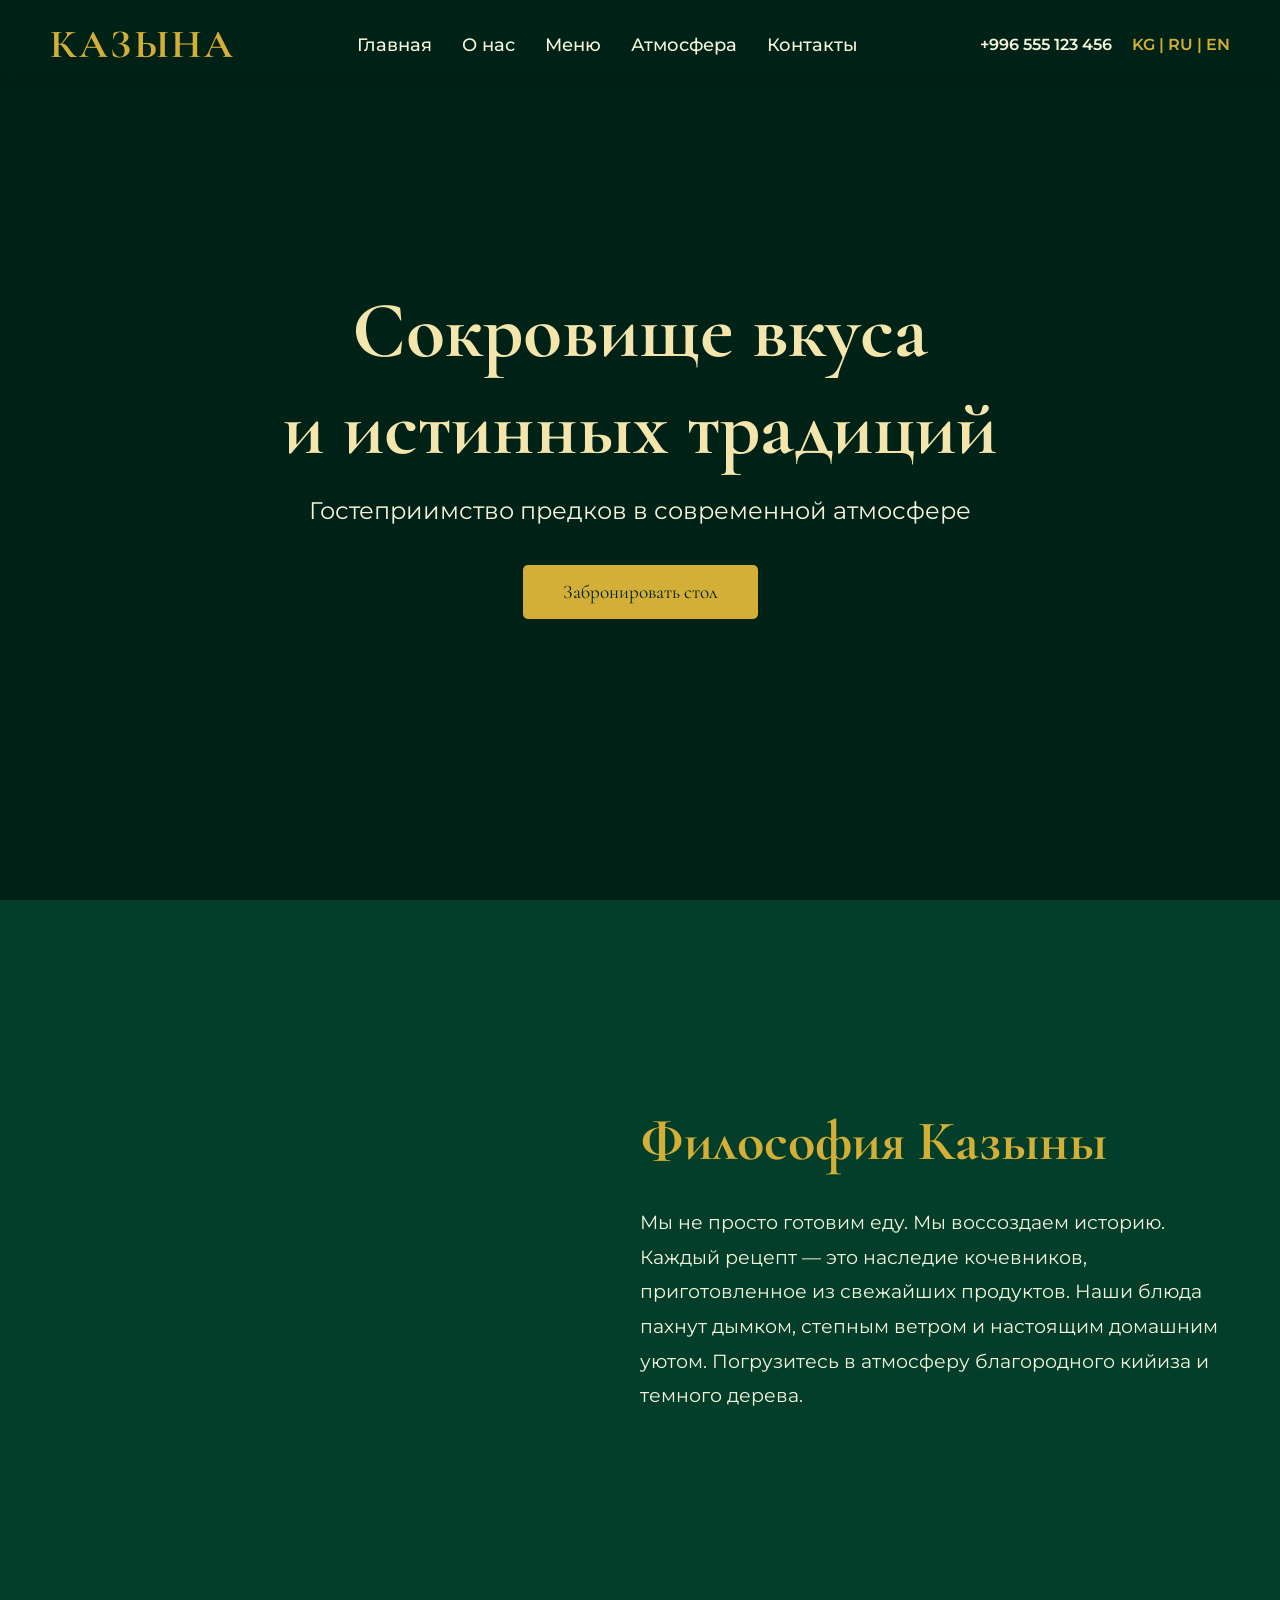
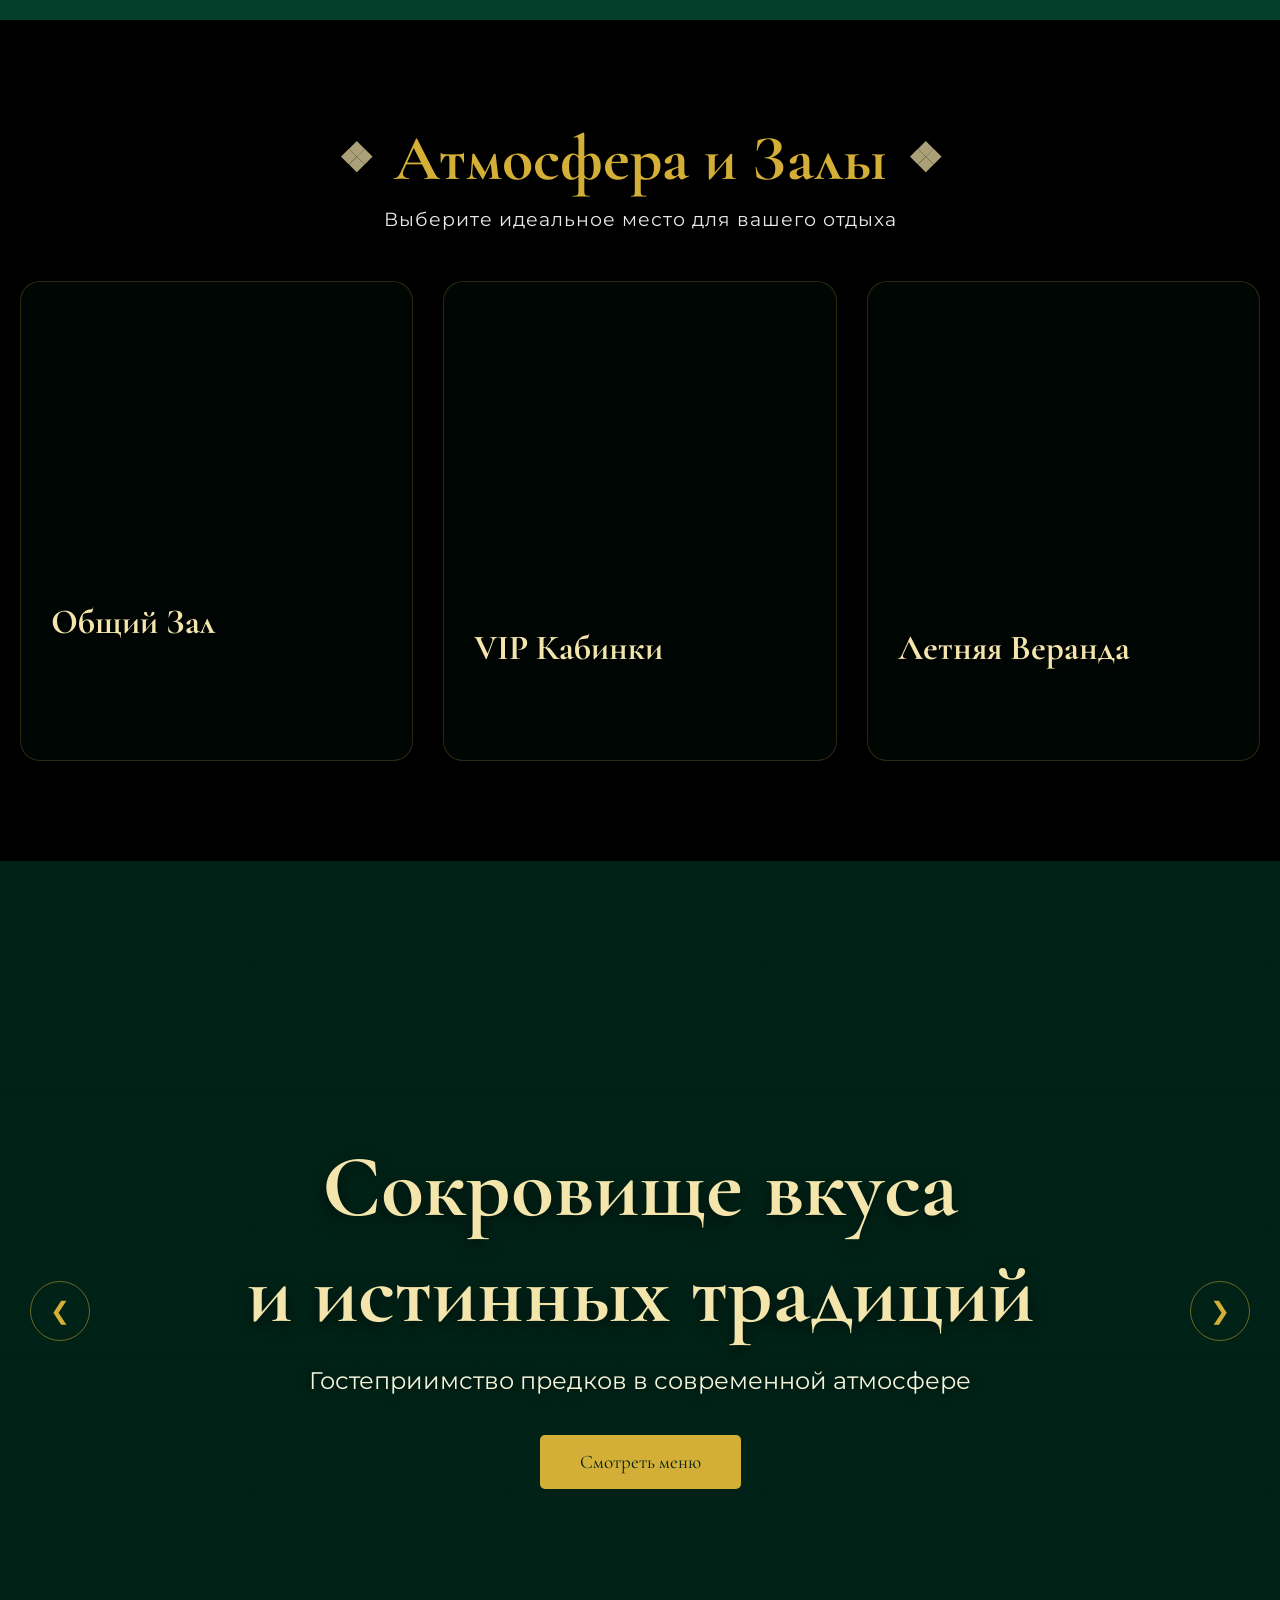
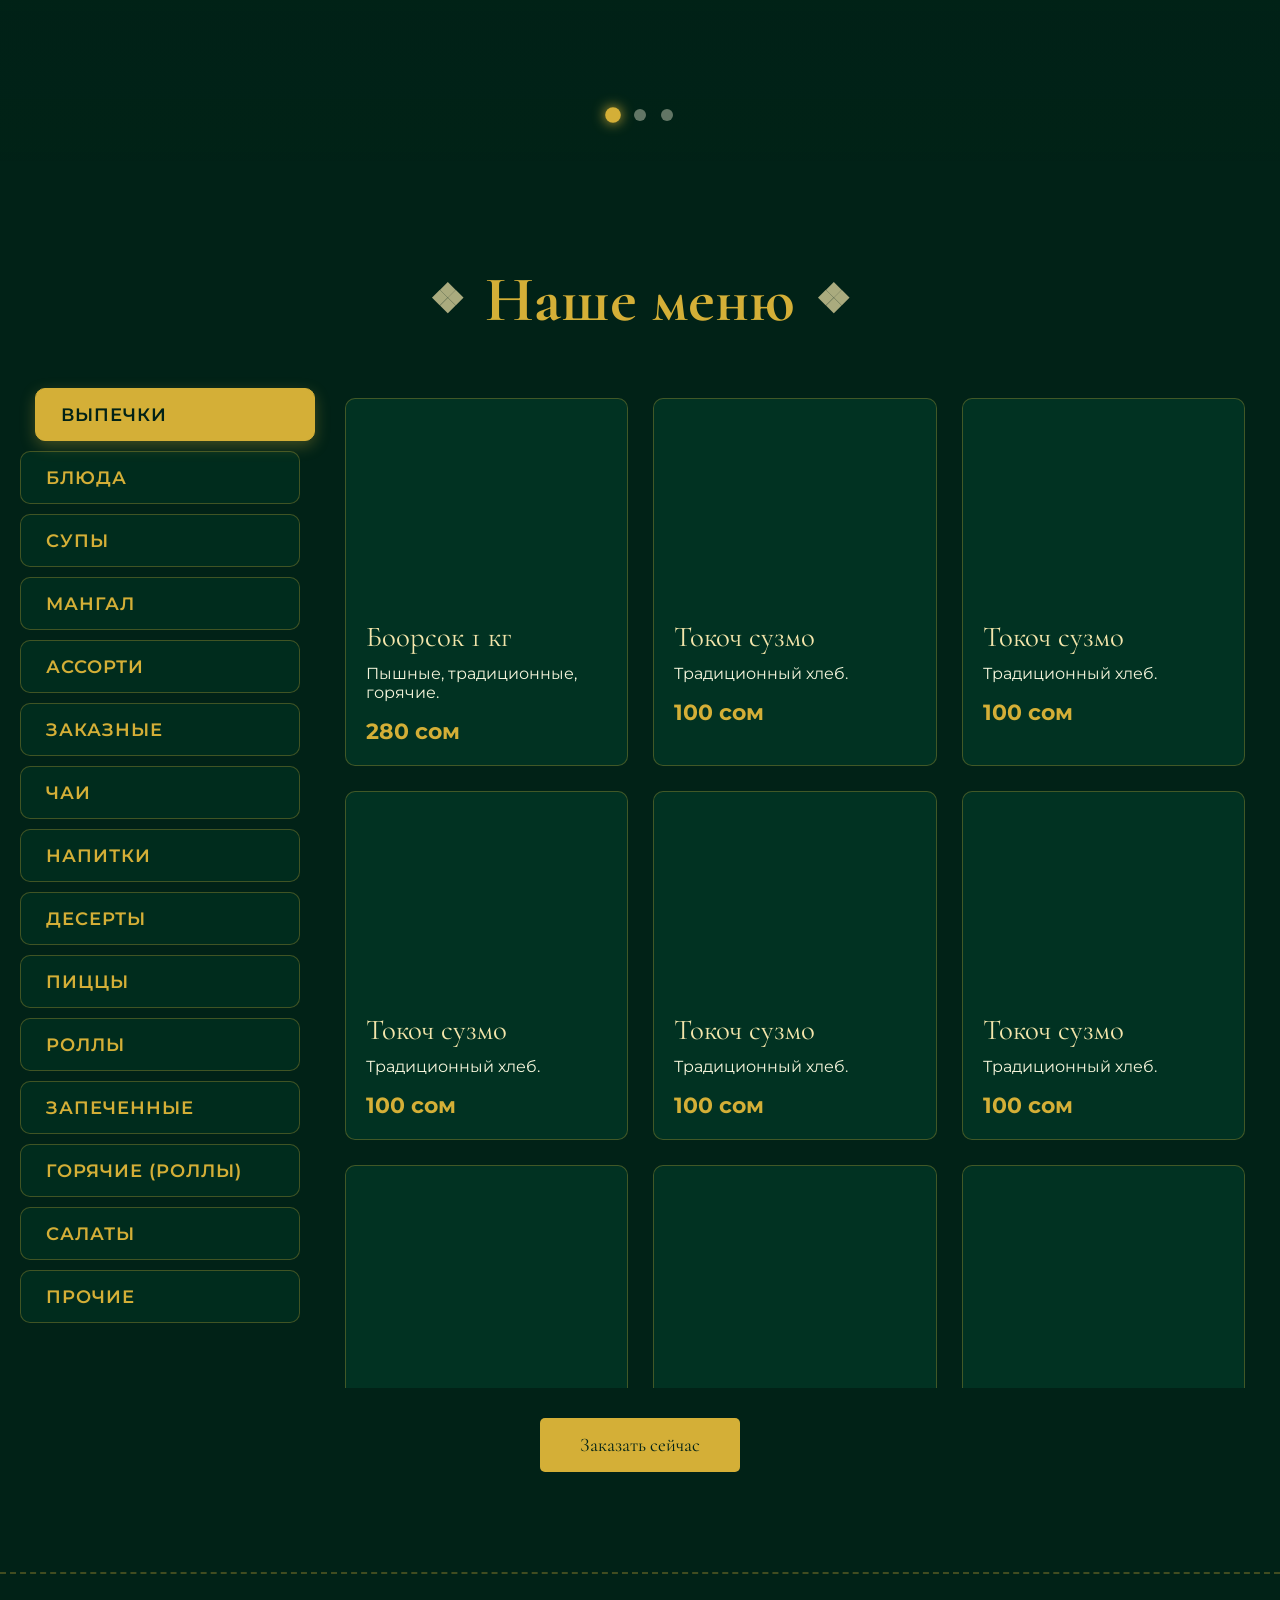
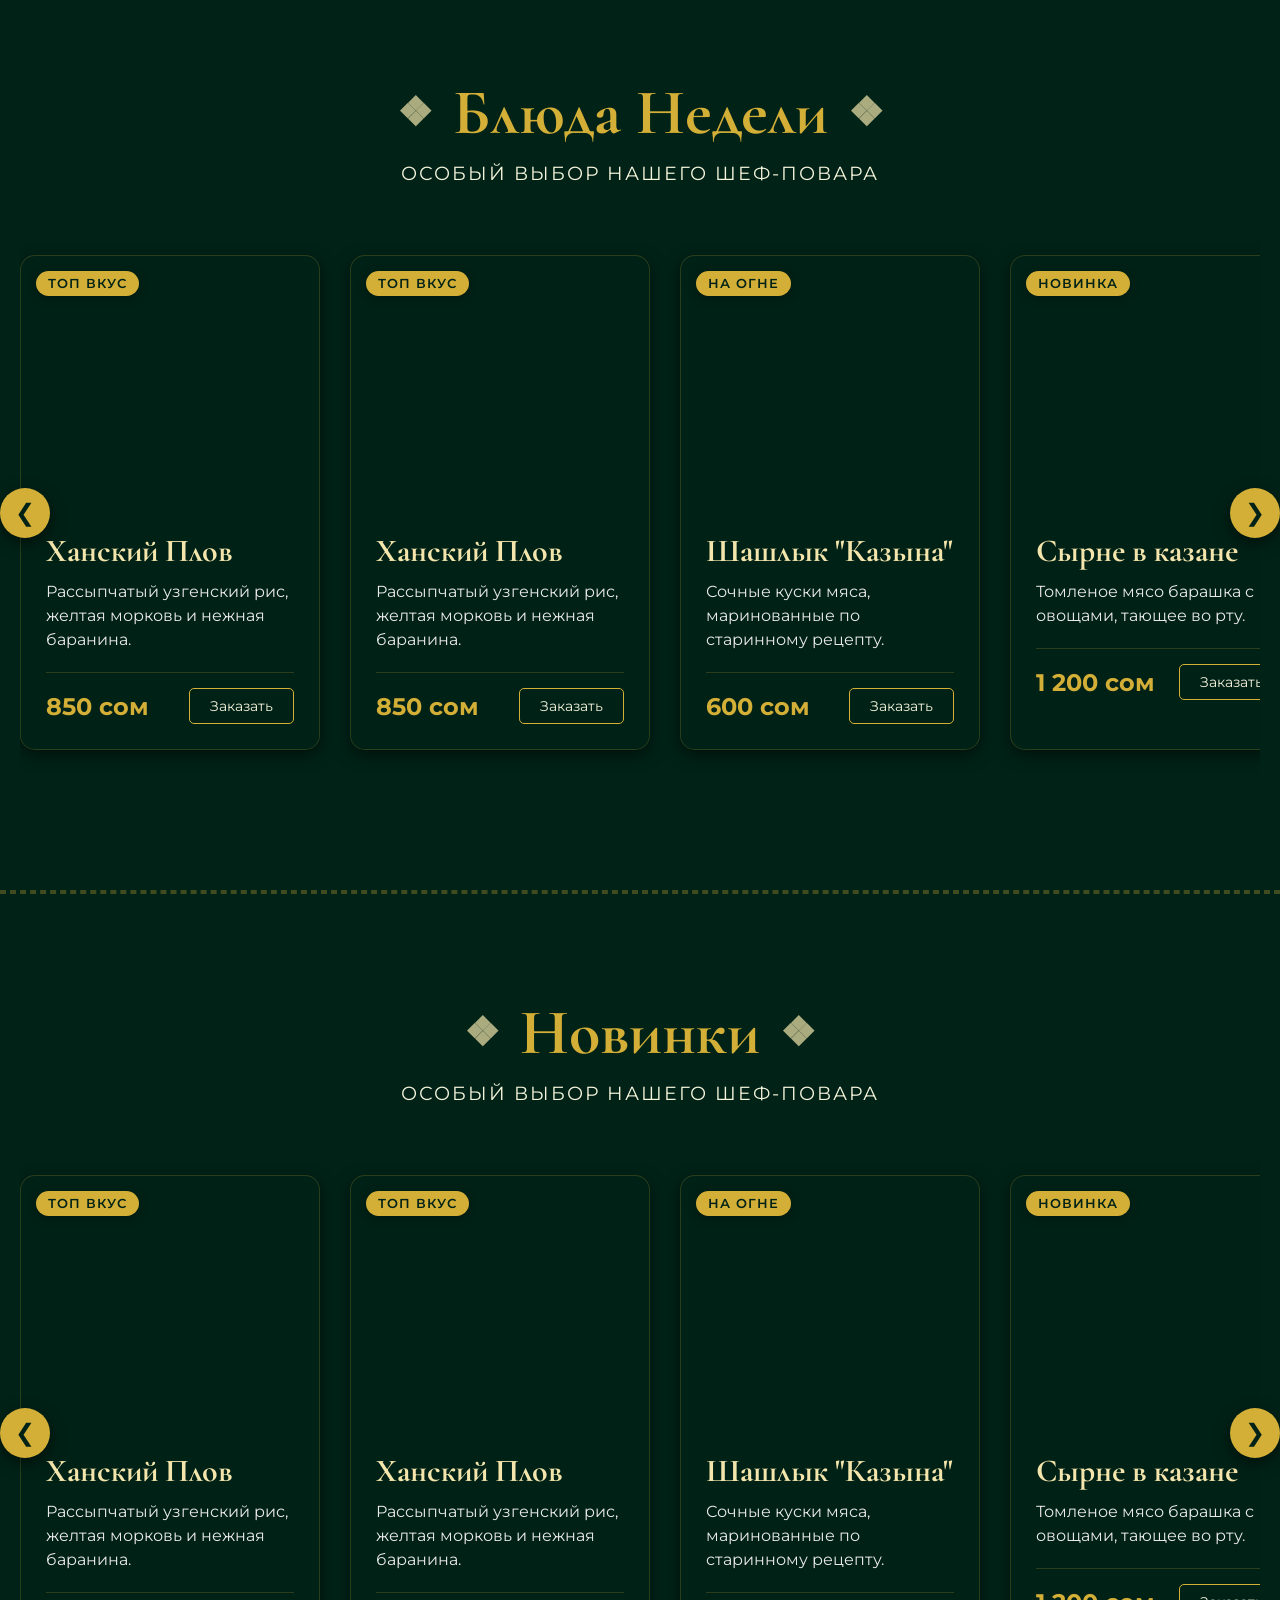
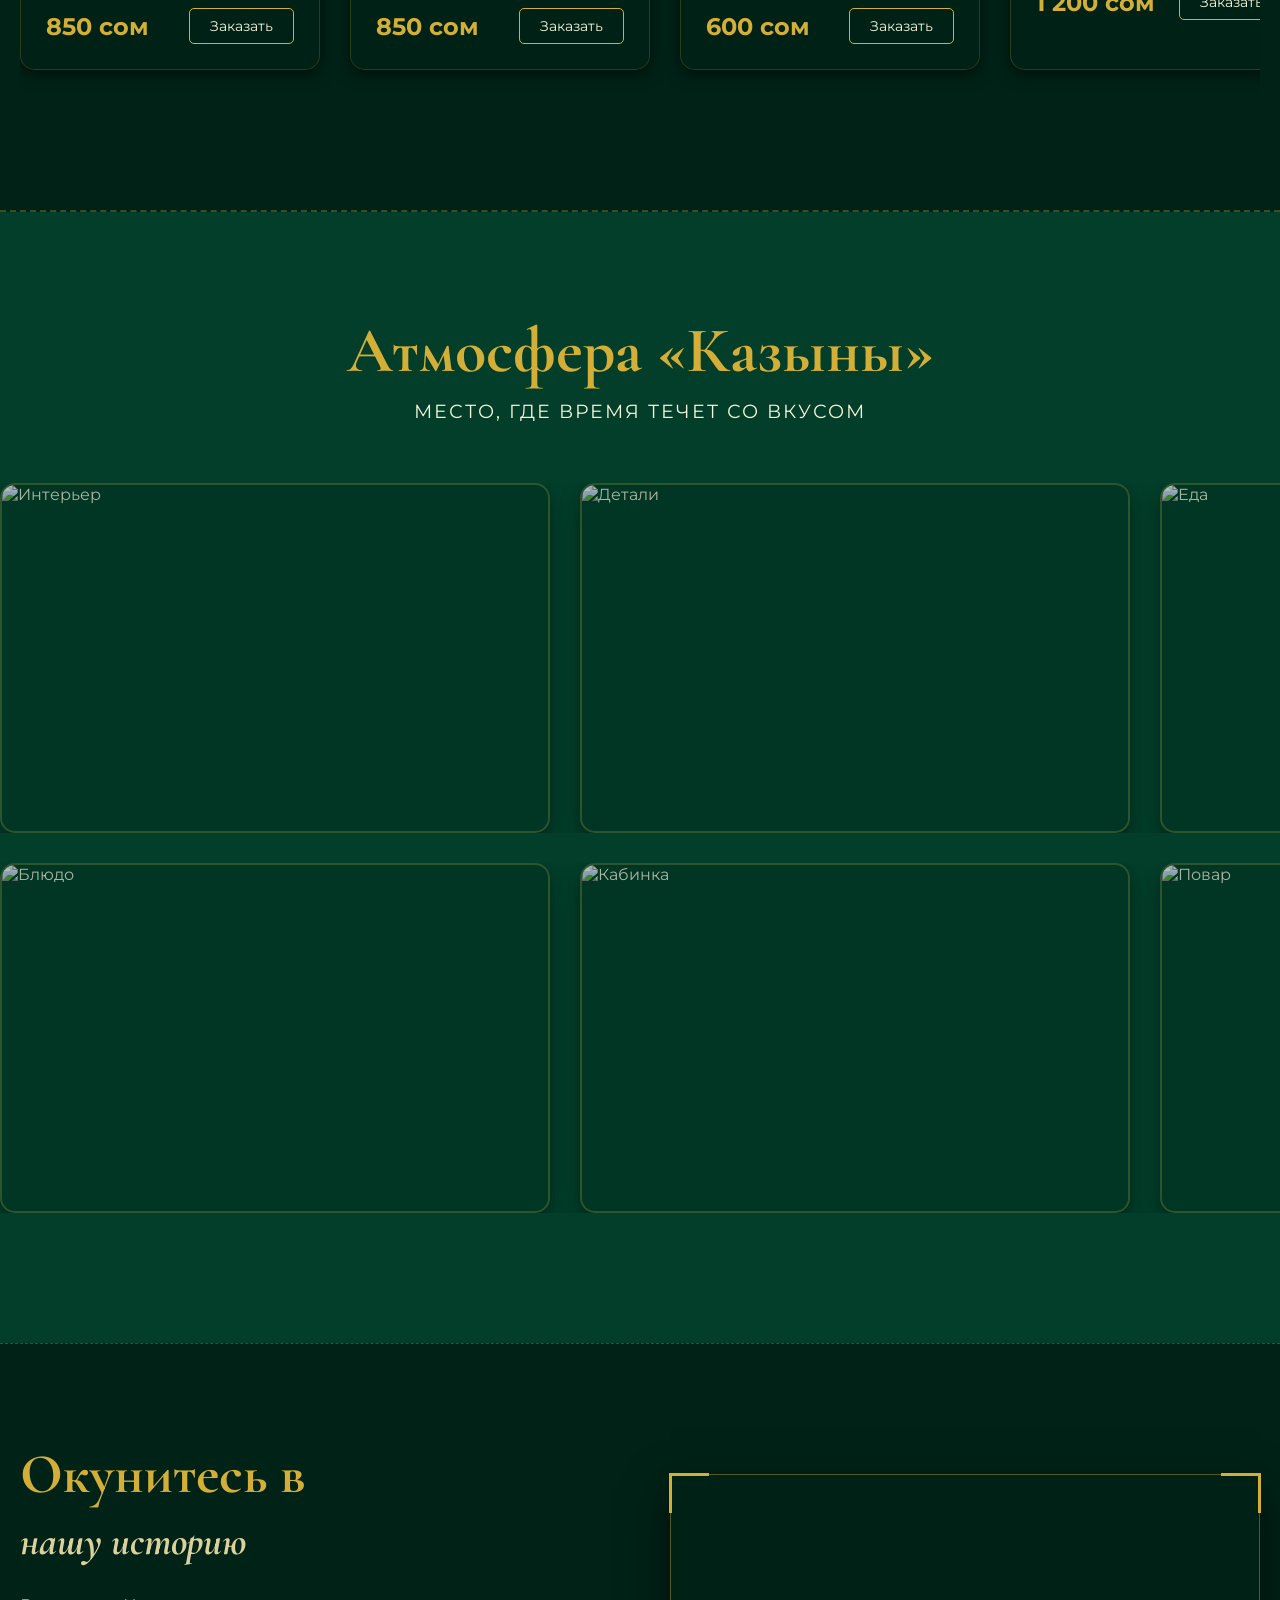
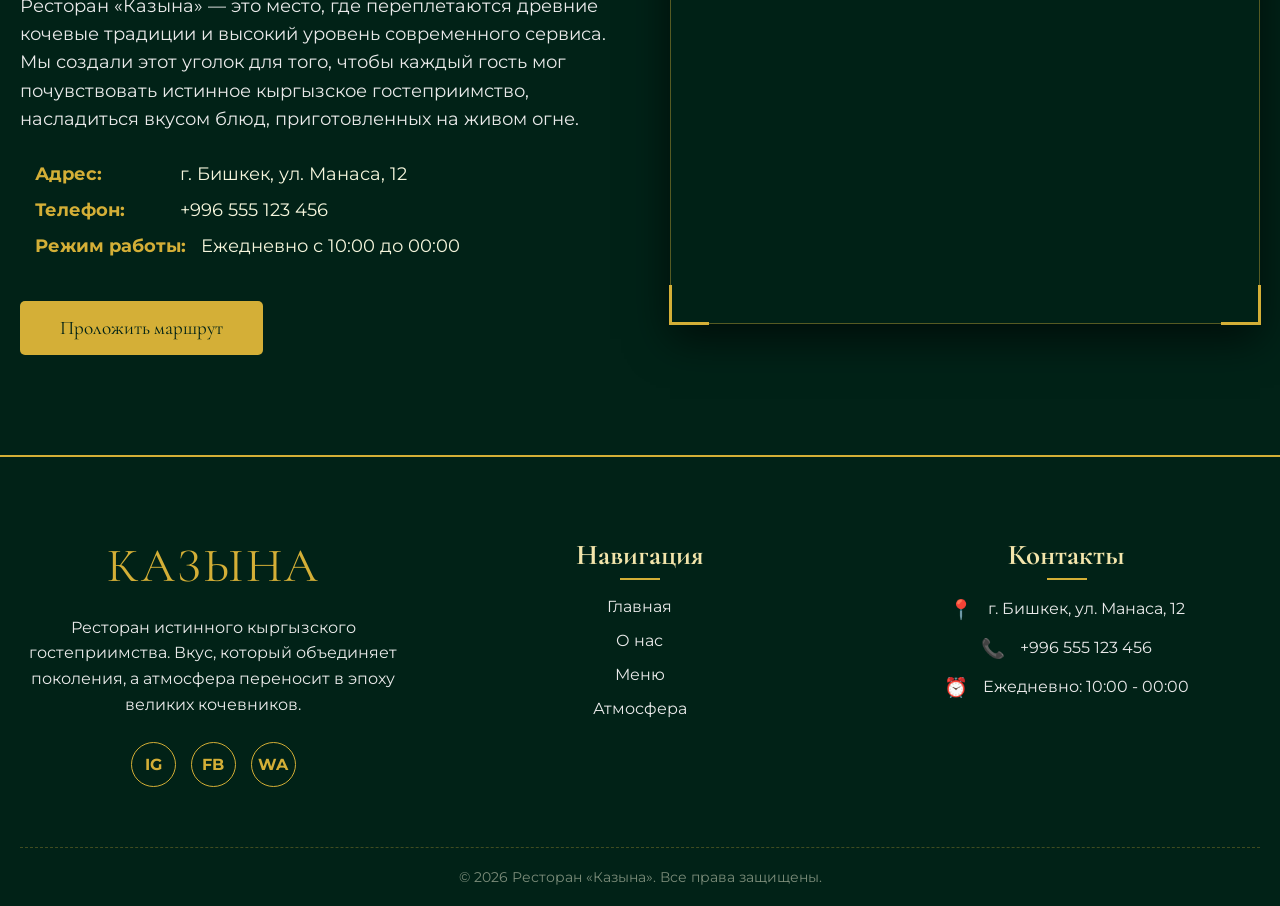
==== index.html @ df387f23 "update footer" ====
<!DOCTYPE html>
<html lang="ru">
<head>
    <meta charset="UTF-8">
    <meta name="viewport" content="width=device-width, initial-scale=1.0">
    <title>Казына — Сокровище вкуса</title>
    <link href="https://fonts.googleapis.com/css2?family=Cormorant+Garamond:wght@600;700&family=Montserrat:wght@300;400;600&display=swap" rel="stylesheet">
    <link rel="stylesheet" href="main.css">
</head>
<body>

<div class="preloader">
    <div class="tunduk">
        <div class="cross"></div>
        <div class="cross"></div>
    </div>
</div>

<div class="floating-patterns">
    <div class="pattern">♨</div>
    <div class="pattern">❖</div>
    <div class="pattern">✤</div>
    <div class="pattern">✥</div>
</div>

<header class="main-header">
    <a href="#" class="logo">КАЗЫНА</a>
    
    <nav class="desktop-menu">
        <a href="#home">Главная</a>
        <a href="#about">О нас</a>
        <a href="#menu">Меню</a>
        <a href="#atmosphere">Атмосфера</a>
        <a href="#contacts">Контакты</a>
    </nav>

    <div class="desktop-contacts">
        <span class="phone">+996 555 123 456</span>
        <span class="lang">KG | RU | EN</span>
    </div>

    <input type="checkbox" id="menu-toggle" class="menu-checkbox">
    
    <label for="menu-toggle" class="hamburger">
        <span class="line line1"></span>
        <span class="line line2"></span>
        <span class="line line3"></span>
    </label>

    <div class="mobile-overlay">
        <nav class="mobile-nav">
            <a href="#home">Главная</a>
            <a href="#about">О нас</a>
            <a href="#menu">Меню</a>
            <a href="#atmosphere">Атмосфера</a>
            <a href="#contacts">Контакты</a>
        </nav>
        <div class="mobile-contacts">
            <p>📞 +996 555 123 456</p>
            <p class="mobile-lang">KG | RU | EN</p>
        </div>
    </div>
</header>

<section class="hero">
    <h1>Сокровище вкуса<br>и истинных традиций</h1>
    <p>Гостеприимство предков в современной атмосфере</p>
    <div>
        <a href="#" class="btn">Забронировать стол</a>
    </div>
</section>

<section class="about">
    <div class="about-img"></div>
    <div class="about-text">
        <h2>Философия Казыны</h2>
        <p>Мы не просто готовим еду. Мы воссоздаем историю. Каждый рецепт — это наследие кочевников, приготовленное из свежайших продуктов. Наши блюда пахнут дымком, степным ветром и настоящим домашним уютом. Погрузитесь в атмосферу благородного кийиза и темного дерева.</p>
    </div>
</section>
<section class="halls-section">
    
    <div class="halls-video-bg">
        <video class="bg-vid vid-default" autoplay loop muted playsinline poster="https://images.unsplash.com/photo-1517248135467-4c7edcad34c4?ixlib=rb-1.2.1&auto=format&fit=crop&w=1920&q=80">
            <source src="" type="video/mp4">
        </video>

        <video class="bg-vid vid-hall" autoplay loop muted playsinline poster="https://images.unsplash.com/photo-1555396273-367ea4eb4db5?ixlib=rb-1.2.1&auto=format&fit=crop&w=1920&q=80">
            <source src="" type="video/mp4">
        </video>

        <video class="bg-vid vid-vip" autoplay loop muted playsinline poster="https://images.unsplash.com/photo-1578683010236-d716f9a3f461?ixlib=rb-1.2.1&auto=format&fit=crop&w=1920&q=80">
            <source src="" type="video/mp4">
        </video>

        <video class="bg-vid vid-veranda" autoplay loop muted playsinline poster="https://images.unsplash.com/photo-1525610553991-2bede1a236e2?ixlib=rb-1.2.1&auto=format&fit=crop&w=1920&q=80">
            <source src="" type="video/mp4">
        </video>

        <div class="vid-overlay"></div>
    </div>

    <div class="halls-content-wrapper">
        <h2 class="specials-title"><span>❖</span> Атмосфера и Залы <span>❖</span></h2>
        <p class="halls-subtitle">Выберите идеальное место для вашего отдыха</p>

        <div class="halls-container">
            
            <div class="hall-item hall-item-1">
                <div class="hall-item-image" style="background-image: url('https://images.unsplash.com/photo-1555396273-367ea4eb4db5?ixlib=rb-1.2.1&auto=format&fit=crop&w=800&q=80');"></div>
                
                <div class="hall-info">
                    <h3>Общий Зал</h3>
                    <p class="hall-desc">Просторный и светлый зал с национальной росписью, идеален для теплых встреч.</p>
                </div>
            </div>

            <div class="hall-item hall-item-2">
                <div class="hall-item-image" style="background-image: url('https://images.unsplash.com/photo-1578683010236-d716f9a3f461?ixlib=rb-1.2.1&auto=format&fit=crop&w=800&q=80');"></div>
                
                <div class="hall-info">
                    <h3>VIP Кабинки</h3>
                    <p class="hall-desc">Уединенные зоны, стилизованные под ханские шатры. Полная приватность.</p>
                </div>
            </div>

            <div class="hall-item hall-item-3">
                <div class="hall-item-image" style="background-image: url('https://images.unsplash.com/photo-1525610553991-2bede1a236e2?ixlib=rb-1.2.1&auto=format&fit=crop&w=800&q=80');"></div>
                
                <div class="hall-info">
                    <h3>Летняя Веранда</h3>
                    <p class="hall-desc">Свежий воздух, обилие зелени и журчание воды.</p>
                </div>
            </div>
            
        </div>
    </div>
</section>

<section class="hero-slider">
        
    <div class="hero-slide active" style="background-image: linear-gradient(rgba(1, 34, 23, 0.6), rgba(1, 34, 23, 0.8)), url('https://images.unsplash.com/photo-1544025162-8111149f12d5?ixlib=rb-1.2.1&auto=format&fit=crop&w=1920&q=80');">
        <div class="hero-content">
            <h1>Сокровище вкуса<br>и истинных традиций</h1>
            <p>Гостеприимство предков в современной атмосфере</p>
            <a href="#menu" class="btn">Смотреть меню</a>
        </div>
    </div>

    <div class="hero-slide" style="background-image: linear-gradient(rgba(1, 34, 23, 0.6), rgba(1, 34, 23, 0.8)), url('https://images.unsplash.com/photo-1517248135467-4c7edcad34c4?ixlib=rb-1.2.1&auto=format&fit=crop&w=1920&q=80');">
        <div class="hero-content">
            <h1>Атмосфера<br>Ханского Шатра</h1>
            <p>Уникальный этнический дизайн и живая музыка</p>
            <a href="#atmosphere" class="btn">Посмотреть залы</a>
        </div>
    </div>

    <div class="hero-slide" style="background-image: linear-gradient(rgba(1, 34, 23, 0.6), rgba(1, 34, 23, 0.8)), url('https://images.unsplash.com/photo-1578683010236-d716f9a3f461?ixlib=rb-1.2.1&auto=format&fit=crop&w=1920&q=80');">
        <div class="hero-content">
            <h1>Идеальное место<br>для ваших Тоев</h1>
            <p>Проведем ваш праздник на высшем уровне</p>
            <a href="#contacts" class="btn">Забронировать дату</a>
        </div>
    </div>

    <button class="hero-arrow hero-prev">❮</button>
    <button class="hero-arrow hero-next">❯</button>

    <div class="hero-dots">
        <span class="dot active"></span>
        <span class="dot"></span>
        <span class="dot"></span>
    </div>
</section>

<section class="menu-section">
    <h2 class="specials-title"><span>❖</span> Наше меню<span>❖</span></h2>
    
    <input type="radio" id="tab1" name="menu-tab" checked>
    <input type="radio" id="tab2" name="menu-tab">
    <input type="radio" id="tab3" name="menu-tab">
    <input type="radio" id="tab4" name="menu-tab">
    <input type="radio" id="tab5" name="menu-tab">
    <input type="radio" id="tab6" name="menu-tab">
    <input type="radio" id="tab7" name="menu-tab">
    <input type="radio" id="tab8" name="menu-tab">
    <input type="radio" id="tab9" name="menu-tab">
    <input type="radio" id="tab10" name="menu-tab">
    <input type="radio" id="tab11" name="menu-tab">
    <input type="radio" id="tab12" name="menu-tab">
    <input type="radio" id="tab13" name="menu-tab">
    <input type="radio" id="tab14" name="menu-tab">
    <input type="radio" id="tab15" name="menu-tab">

    <div class="menu-layout">
        
        <div class="tabs-sidebar">
            <label for="tab1" class="tab-label label1">Выпечки</label>
            <label for="tab2" class="tab-label label2">Блюда</label>
            <label for="tab3" class="tab-label label3">Супы</label>
            <label for="tab4" class="tab-label label4">Мангал</label>
            <label for="tab5" class="tab-label label5">Ассорти</label>
            <label for="tab6" class="tab-label label6">Заказные</label>
            <label for="tab7" class="tab-label label7">Чаи</label>
            <label for="tab8" class="tab-label label8">Напитки</label>
            <label for="tab9" class="tab-label label9">Десерты</label>
            <label for="tab10" class="tab-label label10">Пиццы</label>
            <label for="tab11" class="tab-label label11">Роллы</label>
            <label for="tab12" class="tab-label label12">Запеченные</label>
            <label for="tab13" class="tab-label label13">Горячие (Роллы)</label>
            <label for="tab14" class="tab-label label14">Салаты</label>
            <label for="tab15" class="tab-label label15">Прочие</label>
        </div>

        <div class="menu-content-area">
            
            <div class="menu-content content1">
                
                <div class="dish-card">
                    <div class="dish-img" style="background-image: url('https://images.unsplash.com/photo-1576867757603-05b134ebc379?ixlib=rb-1.2.1&auto=format&fit=crop&w=800&q=80');"></div>
                    <div class="dish-info">
                        <div class="dish-title">Боорсок 1 кг</div>
                        <p>Пышные, традиционные, горячие.</p>
                        <div class="dish-price">280 сом</div>
                    </div>
                </div>

                <div class="dish-card">
                    <div class="dish-img" style="background-image: url('https://images.unsplash.com/photo-1576867757603-05b134ebc379?ixlib=rb-1.2.1&auto=format&fit=crop&w=800&q=80');"></div>
                    <div class="dish-info">
                        <div class="dish-title">Токоч сузмо</div>
                        <p>Традиционный хлеб.</p>
                        <div class="dish-price">100 сом</div>
                    </div>
                </div>
                
                
                <div class="dish-card">
                    <div class="dish-img" style="background-image: url('https://images.unsplash.com/photo-1576867757603-05b134ebc379?ixlib=rb-1.2.1&auto=format&fit=crop&w=800&q=80');"></div>
                    <div class="dish-info">
                        <div class="dish-title">Токоч сузмо</div>
                        <p>Традиционный хлеб.</p>
                        <div class="dish-price">100 сом</div>
                    </div>
                </div>
                
                <div class="dish-card">
                    <div class="dish-img" style="background-image: url('https://images.unsplash.com/photo-1576867757603-05b134ebc379?ixlib=rb-1.2.1&auto=format&fit=crop&w=800&q=80');"></div>
                    <div class="dish-info">
                        <div class="dish-title">Токоч сузмо</div>
                        <p>Традиционный хлеб.</p>
                        <div class="dish-price">100 сом</div>
                    </div>
                </div>
                
                <div class="dish-card">
                    <div class="dish-img" style="background-image: url('https://images.unsplash.com/photo-1576867757603-05b134ebc379?ixlib=rb-1.2.1&auto=format&fit=crop&w=800&q=80');"></div>
                    <div class="dish-info">
                        <div class="dish-title">Токоч сузмо</div>
                        <p>Традиционный хлеб.</p>
                        <div class="dish-price">100 сом</div>
                    </div>
                </div>
                
                <div class="dish-card">
                    <div class="dish-img" style="background-image: url('https://images.unsplash.com/photo-1576867757603-05b134ebc379?ixlib=rb-1.2.1&auto=format&fit=crop&w=800&q=80');"></div>
                    <div class="dish-info">
                        <div class="dish-title">Токоч сузмо</div>
                        <p>Традиционный хлеб.</p>
                        <div class="dish-price">100 сом</div>
                    </div>
                </div>
                
                <div class="dish-card">
                    <div class="dish-img" style="background-image: url('https://images.unsplash.com/photo-1576867757603-05b134ebc379?ixlib=rb-1.2.1&auto=format&fit=crop&w=800&q=80');"></div>
                    <div class="dish-info">
                        <div class="dish-title">Токоч сузмо</div>
                        <p>Традиционный хлеб.</p>
                        <div class="dish-price">100 сом</div>
                    </div>
                </div>
                
                <div class="dish-card">
                    <div class="dish-img" style="background-image: url('https://images.unsplash.com/photo-1576867757603-05b134ebc379?ixlib=rb-1.2.1&auto=format&fit=crop&w=800&q=80');"></div>
                    <div class="dish-info">
                        <div class="dish-title">Токоч сузмо</div>
                        <p>Традиционный хлеб.</p>
                        <div class="dish-price">100 сом</div>
                    </div>
                </div>
                
                <div class="dish-card">
                    <div class="dish-img" style="background-image: url('https://images.unsplash.com/photo-1576867757603-05b134ebc379?ixlib=rb-1.2.1&auto=format&fit=crop&w=800&q=80');"></div>
                    <div class="dish-info">
                        <div class="dish-title">Токоч сузмо</div>
                        <p>Традиционный хлеб.</p>
                        <div class="dish-price">100 сом</div>
                    </div>
                </div>
                
                <div class="dish-card">
                    <div class="dish-img" style="background-image: url('https://images.unsplash.com/photo-1576867757603-05b134ebc379?ixlib=rb-1.2.1&auto=format&fit=crop&w=800&q=80');"></div>
                    <div class="dish-info">
                        <div class="dish-title">Токоч сузмо</div>
                        <p>Традиционный хлеб.</p>
                        <div class="dish-price">100 сом</div>
                    </div>
                </div>
                
                <div class="dish-card">
                    <div class="dish-img" style="background-image: url('https://images.unsplash.com/photo-1576867757603-05b134ebc379?ixlib=rb-1.2.1&auto=format&fit=crop&w=800&q=80');"></div>
                    <div class="dish-info">
                        <div class="dish-title">Токоч сузмо</div>
                        <p>Традиционный хлеб.</p>
                        <div class="dish-price">100 сом</div>
                    </div>
                </div>
                
                <div class="dish-card">
                    <div class="dish-img" style="background-image: url('https://images.unsplash.com/photo-1576867757603-05b134ebc379?ixlib=rb-1.2.1&auto=format&fit=crop&w=800&q=80');"></div>
                    <div class="dish-info">
                        <div class="dish-title">Токоч сузмо</div>
                        <p>Традиционный хлеб.</p>
                        <div class="dish-price">100 сом</div>
                    </div>
                </div>
                
                <div class="dish-card">
                    <div class="dish-img" style="background-image: url('https://images.unsplash.com/photo-1576867757603-05b134ebc379?ixlib=rb-1.2.1&auto=format&fit=crop&w=800&q=80');"></div>
                    <div class="dish-info">
                        <div class="dish-title">Токоч сузмо</div>
                        <p>Традиционный хлеб.</p>
                        <div class="dish-price">100 сом</div>
                    </div>
                </div>
                
                <div class="dish-card">
                    <div class="dish-img" style="background-image: url('https://images.unsplash.com/photo-1576867757603-05b134ebc379?ixlib=rb-1.2.1&auto=format&fit=crop&w=800&q=80');"></div>
                    <div class="dish-info">
                        <div class="dish-title">Токоч сузмо</div>
                        <p>Традиционный хлеб.</p>
                        <div class="dish-price">100 сом</div>
                    </div>
                </div>
                
                <div class="dish-card">
                    <div class="dish-img" style="background-image: url('https://images.unsplash.com/photo-1576867757603-05b134ebc379?ixlib=rb-1.2.1&auto=format&fit=crop&w=800&q=80');"></div>
                    <div class="dish-info">
                        <div class="dish-title">Токоч сузмо</div>
                        <p>Традиционный хлеб.</p>
                        <div class="dish-price">100 сом</div>
                    </div>
                </div>
                
                <div class="dish-card">
                    <div class="dish-img" style="background-image: url('https://images.unsplash.com/photo-1576867757603-05b134ebc379?ixlib=rb-1.2.1&auto=format&fit=crop&w=800&q=80');"></div>
                    <div class="dish-info">
                        <div class="dish-title">Токоч сузмо</div>
                        <p>Традиционный хлеб.</p>
                        <div class="dish-price">100 сом</div>
                    </div>
                </div>
                
                <div class="dish-card">
                    <div class="dish-img" style="background-image: url('https://images.unsplash.com/photo-1576867757603-05b134ebc379?ixlib=rb-1.2.1&auto=format&fit=crop&w=800&q=80');"></div>
                    <div class="dish-info">
                        <div class="dish-title">Токоч сузмо</div>
                        <p>Традиционный хлеб.</p>
                        <div class="dish-price">100 сом</div>
                    </div>
                </div>
                
                <div class="dish-card">
                    <div class="dish-img" style="background-image: url('https://images.unsplash.com/photo-1576867757603-05b134ebc379?ixlib=rb-1.2.1&auto=format&fit=crop&w=800&q=80');"></div>
                    <div class="dish-info">
                        <div class="dish-title">Токоч сузмо</div>
                        <p>Традиционный хлеб.</p>
                        <div class="dish-price">100 сом</div>
                    </div>
                </div>
                
                <div class="dish-card">
                    <div class="dish-img" style="background-image: url('https://images.unsplash.com/photo-1576867757603-05b134ebc379?ixlib=rb-1.2.1&auto=format&fit=crop&w=800&q=80');"></div>
                    <div class="dish-info">
                        <div class="dish-title">Токоч сузмо</div>
                        <p>Традиционный хлеб.</p>
                        <div class="dish-price">100 сом</div>
                    </div>
                </div>
                
                <div class="dish-card">
                    <div class="dish-img" style="background-image: url('https://images.unsplash.com/photo-1576867757603-05b134ebc379?ixlib=rb-1.2.1&auto=format&fit=crop&w=800&q=80');"></div>
                    <div class="dish-info">
                        <div class="dish-title">Токоч сузмо</div>
                        <p>Традиционный хлеб.</p>
                        <div class="dish-price">100 сом</div>
                    </div>
                </div>

                <div class="dish-card">
                    <div class="dish-img" style="background-image: url('https://images.unsplash.com/photo-1576867757603-05b134ebc379?ixlib=rb-1.2.1&auto=format&fit=crop&w=800&q=80');"></div>
                    <div class="dish-info">
                        <div class="dish-title">Каттама</div>
                        <p>Слоистая горячая лепешка.</p>
                        <div class="dish-price">120 сом</div>
                    </div>
                </div>
                
            </div>

            <div class="menu-content content2">
                <div class="dish-card">
                    <span class="badge">🔥 Хит</span>
                    <div class="dish-img" style="background-image: url('https://images.unsplash.com/photo-1544025162-8111149f12d5?ixlib=rb-1.2.1&auto=format&fit=crop&w=800&q=80');"></div>
                    <div class="dish-info">
                        <div class="dish-title">Казына ассорти</div>
                        <p>Фирменное блюдо нашего заведения.</p>
                        <div class="dish-price">400 сом</div>
                    </div>
                </div>
            </div>

            <div class="menu-content content3">
                <div class="dish-card">
                    <div class="dish-img" style="background-image: url('https://images.unsplash.com/photo-1576867757603-05b134ebc379?ixlib=rb-1.2.1&auto=format&fit=crop&w=800&q=80');"></div>
                    <div class="dish-info">
                        <div class="dish-title">Боорсок 1 кг</div>
                        <p>Пышные, традиционные, горячие.</p>
                        <div class="dish-price">280 сом</div>
                    </div>
                </div>

                <div class="dish-card">
                    <div class="dish-img" style="background-image: url('https://images.unsplash.com/photo-1576867757603-05b134ebc379?ixlib=rb-1.2.1&auto=format&fit=crop&w=800&q=80');"></div>
                    <div class="dish-info">
                        <div class="dish-title">Боорсок 1 кг</div>
                        <p>Пышные, традиционные, горячие.</p>
                        <div class="dish-price">280 сом</div>
                    </div>
                </div>

                <div class="dish-card">
                    <div class="dish-img" style="background-image: url('https://images.unsplash.com/photo-1576867757603-05b134ebc379?ixlib=rb-1.2.1&auto=format&fit=crop&w=800&q=80');"></div>
                    <div class="dish-info">
                        <div class="dish-title">Боорсок 1 кг</div>
                        <p>Пышные, традиционные, горячие.</p>
                        <div class="dish-price">280 сом</div>
                    </div>
                </div>

                <div class="dish-card">
                    <div class="dish-img" style="background-image: url('https://images.unsplash.com/photo-1576867757603-05b134ebc379?ixlib=rb-1.2.1&auto=format&fit=crop&w=800&q=80');"></div>
                    <div class="dish-info">
                        <div class="dish-title">Боорсок 1 кг</div>
                        <p>Пышные, традиционные, горячие.</p>
                        <div class="dish-price">280 сом</div>
                    </div>
                </div>
                
                <div class="dish-card">
                    <div class="dish-img" style="background-image: url('https://images.unsplash.com/photo-1576867757603-05b134ebc379?ixlib=rb-1.2.1&auto=format&fit=crop&w=800&q=80');"></div>
                    <div class="dish-info">
                        <div class="dish-title">Боорсок 1 кг</div>
                        <p>Пышные, традиционные, горячие.</p>
                        <div class="dish-price">280 сом</div>
                    </div>
                </div>

                <div class="dish-card">
                    <div class="dish-img" style="background-image: url('https://images.unsplash.com/photo-1576867757603-05b134ebc379?ixlib=rb-1.2.1&auto=format&fit=crop&w=800&q=80');"></div>
                    <div class="dish-info">
                        <div class="dish-title">Боорсок 1 кг</div>
                        <p>Пышные, традиционные, горячие.</p>
                        <div class="dish-price">280 сом</div>
                    </div>
                </div>

                <div class="dish-card">
                    <div class="dish-img" style="background-image: url('https://images.unsplash.com/photo-1576867757603-05b134ebc379?ixlib=rb-1.2.1&auto=format&fit=crop&w=800&q=80');"></div>
                    <div class="dish-info">
                        <div class="dish-title">Боорсок 1 кг</div>
                        <p>Пышные, традиционные, горячие.</p>
                        <div class="dish-price">280 сом</div>
                    </div>
                </div>

                <div class="dish-card">
                    <div class="dish-img" style="background-image: url('https://images.unsplash.com/photo-1576867757603-05b134ebc379?ixlib=rb-1.2.1&auto=format&fit=crop&w=800&q=80');"></div>
                    <div class="dish-info">
                        <div class="dish-title">Боорсок 1 кг</div>
                        <p>Пышные, традиционные, горячие.</p>
                        <div class="dish-price">280 сом</div>
                    </div>
                </div>
                
            </div>
            <div class="menu-content content4">
                <div class="dish-card">
                    <div class="dish-img" style="background-image: url('https://images.unsplash.com/photo-1555396273-367ea4eb4db5?ixlib=rb-1.2.1&auto=format&fit=crop&w=800&q=80');"></div>
                    <div class="dish-info">
                        <div class="dish-title">Шашлык ассорти</div>
                        <p>Сочные куски мяса, маринованные на открытом огне.</p>
                        <div class="dish-price">600 сом</div>
                    </div>
                </div>
            </div>
            <div class="menu-content content5">
                <div class="dish-card">
                    <div class="dish-img" style="background-image: url('https://images.unsplash.com/photo-1544025162-8111149f12d5?ixlib=rb-1.2.1&auto=format&fit=crop&w=800&q=80');"></div>
                    <div class="dish-info">
                        <div class="dish-title">Ассорти мясное</div>
                        <p>Набор из фирменных закусок и горячих блюд.</p>
                        <div class="dish-price">750 сом</div>
                    </div>
                </div>
            </div>
            <div class="menu-content content6">
                <div class="dish-card">
                    <div class="dish-img" style="background-image: url('https://images.unsplash.com/photo-1604908176997-125f25cc6f3d?ixlib=rb-1.2.1&auto=format&fit=crop&w=800&q=80');"></div>
                    <div class="dish-info">
                        <div class="dish-title">Заказное блюдо</div>
                        <p>Специальное приготовление по предварительному заказу.</p>
                        <div class="dish-price">По договоренности</div>
                    </div>
                </div>
            </div>
            <div class="menu-content content7">
                <div class="dish-card">
                    <div class="dish-img" style="background-image: url('https://images.unsplash.com/photo-1502301103665-0b95cc738daf?ixlib=rb-1.2.1&auto=format&fit=crop&w=800&q=80');"></div>
                    <div class="dish-info">
                        <div class="dish-title">Чай по-восточному</div>
                        <p>Ароматный черный чай с травами и медом.</p>
                        <div class="dish-price">120 сом</div>
                    </div>
                </div>
            </div>
            <div class="menu-content content8">
                <div class="dish-card">
                    <div class="dish-img" style="background-image: url('https://images.unsplash.com/photo-1529042410759-befb1204b468?ixlib=rb-1.2.1&auto=format&fit=crop&w=800&q=80');"></div>
                    <div class="dish-info">
                        <div class="dish-title">Освежающий лимонад</div>
                        <p>Домашний лимонад с мятой и лимоном.</p>
                        <div class="dish-price">180 сом</div>
                    </div>
                </div>
            </div>
            <div class="menu-content content9">
                <div class="dish-card">
                    <div class="dish-img" style="background-image: url('https://images.unsplash.com/photo-1542831371-d531d36971e6?ixlib=rb-1.2.1&auto=format&fit=crop&w=800&q=80');"></div>
                    <div class="dish-info">
                        <div class="dish-title">Пахлава</div>
                        <p>Сладкая слоеная выпечка с орехами и медом.</p>
                        <div class="dish-price">250 сом</div>
                    </div>
                </div>
            </div>
            <div class="menu-content content10">
                <div class="dish-card">
                    <div class="dish-img" style="background-image: url('https://images.unsplash.com/photo-1542281286-9e0a16bb7366?ixlib=rb-1.2.1&auto=format&fit=crop&w=800&q=80');"></div>
                    <div class="dish-info">
                        <div class="dish-title">Пицца от шефа</div>
                        <p>Традиционная пицца с домашним тестом и свежими ингредиентами.</p>
                        <div class="dish-price">520 сом</div>
                    </div>
                </div>
            </div>
            <div class="menu-content content11">
                <div class="dish-card">
                    <div class="dish-img" style="background-image: url('https://images.unsplash.com/photo-1551782450-a2132b4ba21d?ixlib=rb-1.2.1&auto=format&fit=crop&w=800&q=80');"></div>
                    <div class="dish-info">
                        <div class="dish-title">Ролл "Казына"</div>
                        <p>Свежие роллы с фирменным соусом.</p>
                        <div class="dish-price">450 сом</div>
                    </div>
                </div>
            </div>
            <div class="menu-content content12">
                <div class="dish-card">
                    <div class="dish-img" style="background-image: url('https://images.unsplash.com/photo-1478145046317-39f10e56b5e9?ixlib=rb-1.2.1&auto=format&fit=crop&w=800&q=80');"></div>
                    <div class="dish-info">
                        <div class="dish-title">Запеченное ассорти</div>
                        <p>Набор запеченных блюд под сырной корочкой.</p>
                        <div class="dish-price">670 сом</div>
                    </div>
                </div>
            </div>
            <div class="menu-content content13">
                <div class="dish-card">
                    <div class="dish-img" style="background-image: url('https://images.unsplash.com/photo-1528731708534-816fe59f90a5?ixlib=rb-1.2.1&auto=format&fit=crop&w=800&q=80');"></div>
                    <div class="dish-info">
                        <div class="dish-title">Горячие роллы</div>
                        <p>Роллы, обжаренные до золотистой корочки.</p>
                        <div class="dish-price">480 сом</div>
                    </div>
                </div>
            </div>
            <div class="menu-content content14">
                <div class="dish-card">
                    <div class="dish-img" style="background-image: url('https://images.unsplash.com/photo-1504674900247-0877df9cc836?ixlib=rb-1.2.1&auto=format&fit=crop&w=800&q=80');"></div>
                    <div class="dish-info">
                        <div class="dish-title">Салат "Кочевник"</div>
                        <p>Свежие овощи с отварной кониной и пикантной заправкой.</p>
                        <div class="dish-price">400 сом</div>
                    </div>
                </div>
            </div>
            <div class="menu-content content15">
                <div class="dish-card">
                    <div class="dish-img" style="background-image: url('https://images.unsplash.com/photo-1512058564366-c9e3f1d4b2b4?ixlib=rb-1.2.1&auto=format&fit=crop&w=800&q=80');"></div>
                    <div class="dish-info">
                        <div class="dish-title">Закуска</div>
                        <p>Небольшая закуска для компании.</p>
                        <div class="dish-price">220 сом</div>
                    </div>
                </div>
            </div>

        </div>
    </div>

    <div class="chef-special">
        
        <a href="#" class="btn" style="margin-top: 30px;">Заказать сейчас</a>
    </div>
</section>




<section class="week-specials">
    <h2 class="specials-title"><span>❖</span> Блюда Недели <span>❖</span></h2>
    <p class="specials-subtitle">Особый выбор нашего Шеф-повара</p>

    <div class="specials-slider-wrapper">
        
        <button class="slider-arrow prev-arrow">❮</button>

        <div class="specials-grid" id="specialsGrid">
            
            <div class="special-card">
                <div class="special-img" style="background-image: url('https://images.unsplash.com/photo-1529042410759-befb1204b468?ixlib=rb-1.2.1&auto=format&fit=crop&w=800&q=80');">
                    <div class="special-tag">ТОП ВКУС</div>
                </div>
                <div class="special-info">
                    <h4>Ханский Плов</h4>
                    <p>Рассыпчатый узгенский рис, желтая морковь и нежная баранина.</p>
                    <div class="special-bottom">
                        <span class="special-price">850 сом</span>
                        <a href="#" class="special-btn">Заказать</a>
                    </div>
                </div>
            </div>
            
            <div class="special-card">
                <div class="special-img" style="background-image: url('https://images.unsplash.com/photo-1529042410759-befb1204b468?ixlib=rb-1.2.1&auto=format&fit=crop&w=800&q=80');">
                    <div class="special-tag">ТОП ВКУС</div>
                </div>
                <div class="special-info">
                    <h4>Ханский Плов</h4>
                    <p>Рассыпчатый узгенский рис, желтая морковь и нежная баранина.</p>
                    <div class="special-bottom">
                        <span class="special-price">850 сом</span>
                        <a href="#" class="special-btn">Заказать</a>
                    </div>
                </div>
            </div>

            <div class="special-card">
                <div class="special-img" style="background-image: url('https://images.unsplash.com/photo-1555939594-58d7cb561ad1?ixlib=rb-1.2.1&auto=format&fit=crop&w=800&q=80');">
                    <div class="special-tag">НА ОГНЕ</div>
                </div>
                <div class="special-info">
                    <h4>Шашлык "Казына"</h4>
                    <p>Сочные куски мяса, маринованные по старинному рецепту.</p>
                    <div class="special-bottom">
                        <span class="special-price">600 сом</span>
                        <a href="#" class="special-btn">Заказать</a>
                    </div>
                </div>
            </div>

            <div class="special-card">
                <div class="special-img" style="background-image: url('https://images.unsplash.com/photo-1604908176997-125f25cc6f3d?ixlib=rb-1.2.1&auto=format&fit=crop&w=800&q=80');">
                    <div class="special-tag">НОВИНКА</div>
                </div>
                <div class="special-info">
                    <h4>Сырне в казане</h4>
                    <p>Томленое мясо барашка с овощами, тающее во рту.</p>
                    <div class="special-bottom">
                        <span class="special-price">1 200 сом</span>
                        <a href="#" class="special-btn">Заказать</a>
                    </div>
                </div>
            </div>

            <div class="special-card">
                <div class="special-img" style="background-image: url('https://images.unsplash.com/photo-1544025162-8111149f12d5?ixlib=rb-1.2.1&auto=format&fit=crop&w=800&q=80');">
                    <div class="special-tag">К ЧАЮ</div>
                </div>
                <div class="special-info">
                    <h4>Восточная Сказка</h4>
                    <p>Ассорти из пахлавы, чак-чака и орехов с горным медом.</p>
                    <div class="special-bottom">
                        <span class="special-price">550 сом</span>
                        <a href="#" class="special-btn">Заказать</a>
                    </div>
                </div>
            </div>

            <div class="special-card">
                <div class="special-img" style="background-image: url('https://images.unsplash.com/photo-1502301103665-0b95cc738daf?ixlib=rb-1.2.1&auto=format&fit=crop&w=800&q=80');">
                    <div class="special-tag">СВЕЖЕЕ</div>
                </div>
                <div class="special-info">
                    <h4>Салат "Кочевник"</h4>
                    <p>Свежие овощи, отварная конина и фирменная заправка.</p>
                    <div class="special-bottom">
                        <span class="special-price">400 сом</span>
                        <a href="#" class="special-btn">Заказать</a>
                    </div>
                </div>
            </div>

            </div>

        <button class="slider-arrow next-arrow">❯</button>

    </div>
</section>





<section class="week-specials">
    <h2 class="specials-title"><span>❖</span> Новинки <span>❖</span></h2>
    <p class="specials-subtitle">Особый выбор нашего Шеф-повара</p>

    <div class="specials-slider-wrapper">
        
        <button class="slider-arrow prev-arrow">❮</button>

        <div class="specials-grid" id="specialsGrid">
            
            <div class="special-card">
                <div class="special-img" style="background-image: url('https://images.unsplash.com/photo-1529042410759-befb1204b468?ixlib=rb-1.2.1&auto=format&fit=crop&w=800&q=80');">
                    <div class="special-tag">ТОП ВКУС</div>
                </div>
                <div class="special-info">
                    <h4>Ханский Плов</h4>
                    <p>Рассыпчатый узгенский рис, желтая морковь и нежная баранина.</p>
                    <div class="special-bottom">
                        <span class="special-price">850 сом</span>
                        <a href="#" class="special-btn">Заказать</a>
                    </div>
                </div>
            </div>
            
            <div class="special-card">
                <div class="special-img" style="background-image: url('https://images.unsplash.com/photo-1529042410759-befb1204b468?ixlib=rb-1.2.1&auto=format&fit=crop&w=800&q=80');">
                    <div class="special-tag">ТОП ВКУС</div>
                </div>
                <div class="special-info">
                    <h4>Ханский Плов</h4>
                    <p>Рассыпчатый узгенский рис, желтая морковь и нежная баранина.</p>
                    <div class="special-bottom">
                        <span class="special-price">850 сом</span>
                        <a href="#" class="special-btn">Заказать</a>
                    </div>
                </div>
            </div>

            <div class="special-card">
                <div class="special-img" style="background-image: url('https://images.unsplash.com/photo-1555939594-58d7cb561ad1?ixlib=rb-1.2.1&auto=format&fit=crop&w=800&q=80');">
                    <div class="special-tag">НА ОГНЕ</div>
                </div>
                <div class="special-info">
                    <h4>Шашлык "Казына"</h4>
                    <p>Сочные куски мяса, маринованные по старинному рецепту.</p>
                    <div class="special-bottom">
                        <span class="special-price">600 сом</span>
                        <a href="#" class="special-btn">Заказать</a>
                    </div>
                </div>
            </div>

            <div class="special-card">
                <div class="special-img" style="background-image: url('https://images.unsplash.com/photo-1604908176997-125f25cc6f3d?ixlib=rb-1.2.1&auto=format&fit=crop&w=800&q=80');">
                    <div class="special-tag">НОВИНКА</div>
                </div>
                <div class="special-info">
                    <h4>Сырне в казане</h4>
                    <p>Томленое мясо барашка с овощами, тающее во рту.</p>
                    <div class="special-bottom">
                        <span class="special-price">1 200 сом</span>
                        <a href="#" class="special-btn">Заказать</a>
                    </div>
                </div>
            </div>

            <div class="special-card">
                <div class="special-img" style="background-image: url('https://images.unsplash.com/photo-1544025162-8111149f12d5?ixlib=rb-1.2.1&auto=format&fit=crop&w=800&q=80');">
                    <div class="special-tag">К ЧАЮ</div>
                </div>
                <div class="special-info">
                    <h4>Восточная Сказка</h4>
                    <p>Ассорти из пахлавы, чак-чака и орехов с горным медом.</p>
                    <div class="special-bottom">
                        <span class="special-price">550 сом</span>
                        <a href="#" class="special-btn">Заказать</a>
                    </div>
                </div>
            </div>

            <div class="special-card">
                <div class="special-img" style="background-image: url('https://images.unsplash.com/photo-1502301103665-0b95cc738daf?ixlib=rb-1.2.1&auto=format&fit=crop&w=800&q=80');">
                    <div class="special-tag">СВЕЖЕЕ</div>
                </div>
                <div class="special-info">
                    <h4>Салат "Кочевник"</h4>
                    <p>Свежие овощи, отварная конина и фирменная заправка.</p>
                    <div class="special-bottom">
                        <span class="special-price">400 сом</span>
                        <a href="#" class="special-btn">Заказать</a>
                    </div>
                </div>
            </div>

            </div>

        <button class="slider-arrow next-arrow">❯</button>

    </div>
</section>




<section class="atmosphere-gallery">
    <h2 class="atmosphere-title">Атмосфера «Казыны»</h2>
    <p class="atmosphere-subtitle">Место, где время течет со вкусом</p>

    <div class="gallery-row">
        <div class="gallery-track track-left">
            <div class="gallery-item"><img src="https://images.unsplash.com/photo-1517248135467-4c7edcad34c4?ixlib=rb-1.2.1&auto=format&fit=crop&w=600&q=80" alt="Интерьер"></div>
            <div class="gallery-item"><img src="https://images.unsplash.com/photo-1555396273-367ea4eb4db5?ixlib=rb-1.2.1&auto=format&fit=crop&w=600&q=80" alt="Детали"></div>
            <div class="gallery-item"><img src="https://images.unsplash.com/photo-1502301103665-0b95cc738daf?ixlib=rb-1.2.1&auto=format&fit=crop&w=600&q=80" alt="Еда"></div>
            <div class="gallery-item"><img src="https://images.unsplash.com/photo-1529042410759-befb1204b468?ixlib=rb-1.2.1&auto=format&fit=crop&w=600&q=80" alt="Мясо"></div>
            
            <div class="gallery-item"><img src="https://images.unsplash.com/photo-1517248135467-4c7edcad34c4?ixlib=rb-1.2.1&auto=format&fit=crop&w=600&q=80" alt="Интерьер"></div>
            <div class="gallery-item"><img src="https://images.unsplash.com/photo-1555396273-367ea4eb4db5?ixlib=rb-1.2.1&auto=format&fit=crop&w=600&q=80" alt="Детали"></div>
            <div class="gallery-item"><img src="https://images.unsplash.com/photo-1502301103665-0b95cc738daf?ixlib=rb-1.2.1&auto=format&fit=crop&w=600&q=80" alt="Еда"></div>
            <div class="gallery-item"><img src="https://images.unsplash.com/photo-1525610553991-2bede1a236e2?ixlib=rb-1.2.1&auto=format&fit=crop&w=600&q=80" alt="Мясо"></div>

            <div class="gallery-item"><img src="https://images.unsplash.com/photo-1517248135467-4c7edcad34c4?ixlib=rb-1.2.1&auto=format&fit=crop&w=600&q=80" alt="Интерьер"></div>
            <div class="gallery-item"><img src="https://images.unsplash.com/photo-1555396273-367ea4eb4db5?ixlib=rb-1.2.1&auto=format&fit=crop&w=600&q=80" alt="Детали"></div>
            <div class="gallery-item"><img src="https://images.unsplash.com/photo-1502301103665-0b95cc738daf?ixlib=rb-1.2.1&auto=format&fit=crop&w=600&q=80" alt="Еда"></div>
            <div class="gallery-item"><img src="https://images.unsplash.com/photo-1525610553991-2bede1a236e2?ixlib=rb-1.2.1&auto=format&fit=crop&w=600&q=80" alt="Мясо"></div>

            <div class="gallery-item"><img src="https://images.unsplash.com/photo-1517248135467-4c7edcad34c4?ixlib=rb-1.2.1&auto=format&fit=crop&w=600&q=80" alt="Интерьер"></div>
            <div class="gallery-item"><img src="https://images.unsplash.com/photo-1555396273-367ea4eb4db5?ixlib=rb-1.2.1&auto=format&fit=crop&w=600&q=80" alt="Детали"></div>
            <div class="gallery-item"><img src="https://images.unsplash.com/photo-1502301103665-0b95cc738daf?ixlib=rb-1.2.1&auto=format&fit=crop&w=600&q=80" alt="Еда"></div>
            <div class="gallery-item"><img src="https://images.unsplash.com/photo-1525610553991-2bede1a236e2?ixlib=rb-1.2.1&auto=format&fit=crop&w=600&q=80" alt="Мясо"></div>
        </div>
    </div>

    <div class="gallery-row">
        <div class="gallery-track track-right">
            <div class="gallery-item"><img src="https://images.unsplash.com/photo-1529042410759-befb1204b468?ixlib=rb-1.2.1&auto=format&fit=crop&w=600&q=80" alt="Блюдо"></div>
            <div class="gallery-item"><img src="https://images.unsplash.com/photo-1578683010236-d716f9a3f461?ixlib=rb-1.2.1&auto=format&fit=crop&w=600&q=80" alt="Кабинка"></div>
            <div class="gallery-item"><img src="https://images.unsplash.com/photo-1604908176997-125f25cc6f3d?ixlib=rb-1.2.1&auto=format&fit=crop&w=600&q=80" alt="Повар"></div>
            <div class="gallery-item"><img src="https://images.unsplash.com/photo-1525610553991-2bede1a236e2?ixlib=rb-1.2.1&auto=format&fit=crop&w=600&q=80" alt="Веранда"></div>
            
            <div class="gallery-item"><img src="https://images.unsplash.com/photo-1529042410759-befb1204b468?ixlib=rb-1.2.1&auto=format&fit=crop&w=600&q=80" alt="Блюдо"></div>
            <div class="gallery-item"><img src="https://images.unsplash.com/photo-1578683010236-d716f9a3f461?ixlib=rb-1.2.1&auto=format&fit=crop&w=600&q=80" alt="Кабинка"></div>
            <div class="gallery-item"><img src="https://images.unsplash.com/photo-1604908176997-125f25cc6f3d?ixlib=rb-1.2.1&auto=format&fit=crop&w=600&q=80" alt="Повар"></div>
            <div class="gallery-item"><img src="https://images.unsplash.com/photo-1525610553991-2bede1a236e2?ixlib=rb-1.2.1&auto=format&fit=crop&w=600&q=80" alt="Веранда"></div>

            <div class="gallery-item"><img src="https://images.unsplash.com/photo-1529042410759-befb1204b468?ixlib=rb-1.2.1&auto=format&fit=crop&w=600&q=80" alt="Блюдо"></div>
            <div class="gallery-item"><img src="https://images.unsplash.com/photo-1578683010236-d716f9a3f461?ixlib=rb-1.2.1&auto=format&fit=crop&w=600&q=80" alt="Кабинка"></div>
            <div class="gallery-item"><img src="https://images.unsplash.com/photo-1604908176997-125f25cc6f3d?ixlib=rb-1.2.1&auto=format&fit=crop&w=600&q=80" alt="Повар"></div>
            <div class="gallery-item"><img src="https://images.unsplash.com/photo-1525610553991-2bede1a236e2?ixlib=rb-1.2.1&auto=format&fit=crop&w=600&q=80" alt="Веранда"></div>

            <div class="gallery-item"><img src="https://images.unsplash.com/photo-1529042410759-befb1204b468?ixlib=rb-1.2.1&auto=format&fit=crop&w=600&q=80" alt="Блюдо"></div>
            <div class="gallery-item"><img src="https://images.unsplash.com/photo-1578683010236-d716f9a3f461?ixlib=rb-1.2.1&auto=format&fit=crop&w=600&q=80" alt="Кабинка"></div>
            <div class="gallery-item"><img src="https://images.unsplash.com/photo-1604908176997-125f25cc6f3d?ixlib=rb-1.2.1&auto=format&fit=crop&w=600&q=80" alt="Повар"></div>
            <div class="gallery-item"><img src="https://images.unsplash.com/photo-1525610553991-2bede1a236e2?ixlib=rb-1.2.1&auto=format&fit=crop&w=600&q=80" alt="Веранда"></div>
        </div>
    </div>
</section>


<section id="about" class="about-contact">
    <div class="container">
        
        <div class="about__content">
            
            <div class="about__text">
                <h2>Окунитесь в <br><span>нашу историю</span></h2>
                <p>Ресторан «Казына» — это место, где переплетаются древние кочевые традиции и высокий уровень современного сервиса. Мы создали этот уголок для того, чтобы каждый гость мог почувствовать истинное кыргызское гостеприимство, насладиться вкусом блюд, приготовленных на живом огне.</p>
                
                <ul class="contact-info-list">
                    <li><span></span> <strong>Адрес:</strong> г. Бишкек, ул. Манаса, 12</li>
                    <li><span></span> <strong>Телефон:</strong> +996 555 123 456</li>
                    <li><span></span> <strong>Режим работы:</strong> Ежедневно с 10:00 до 00:00</li>
                </ul>
                
                <a href="#" class="btn" style="margin-top: 15px;">Проложить маршрут</a>
            </div>

            <div class="map-wrapper-side">
                <div class="map-frame">
                    
                    <div class="corner top-left"></div>
                    <div class="corner top-right"></div>
                    <div class="corner bottom-left"></div>
                    <div class="corner bottom-right"></div>
                    
                    <div class="map-inner">
                        <iframe
                            src="https://www.google.com/maps/embed?pb=!1m14!1m12!1m3!1d1051.6236401331269!2d72.98090583435759!3d40.935904079116106!2m3!1f0!2f0!3f0!3m2!1i1024!2i768!4f13.1!5e0!3m2!1sru!2skg!4v1768659051227!5m2!1sru!2skg"
                            width="100%" height="100%" style="border:0;" 
                            allowfullscreen="" loading="lazy">
                        </iframe>
                    </div>
                    
                </div>
            </div>

        </div>
    </div>
</section>


<footer class="main-footer" id="contacts">
        <div class="footer-container">
            
            <div class="footer-col about-col">
                <a href="#" class="footer-logo">КАЗЫНА</a>
                <p>Ресторан истинного кыргызского гостеприимства. Вкус, который объединяет поколения, а атмосфера переносит в эпоху великих кочевников.</p>
                <div class="social-links">
                    <a href="#" title="Instagram">IG</a>
                    <a href="#" title="Facebook">FB</a>
                    <a href="#" title="WhatsApp">WA</a>
                </div>
            </div>

            <div class="footer-col links-col">
                <h3>Навигация</h3>
                <ul>
                    <li><a href="#home">Главная</a></li>
                    <li><a href="#about">О нас</a></li>
                    <li><a href="#menu">Меню</a></li>
                    <li><a href="#atmosphere">Атмосфера</a></li>
                </ul>
            </div>

            <div class="footer-col contacts-col">
                <h3>Контакты</h3>
                <p><span>📍</span> г. Бишкек, ул. Манаса, 12</p>
                <p><span>📞</span> +996 555 123 456</p>
                <p><span>⏰</span> Ежедневно: 10:00 - 00:00</p>
            </div>
            
        </div>

        <div class="footer-bottom">
            <p>&copy; 2026 Ресторан «Казына». Все права защищены.</p>
        </div>
    </footer>

    <script>
        // Находим наш скрытый чекбокс, который управляет меню
        const menuToggle = document.getElementById('menu-toggle');
        
        // Находим все ссылки внутри мобильного меню
        const mobileLinks = document.querySelectorAll('.mobile-nav a');

        // 1. Закрываем меню при скролле страницы
        window.addEventListener('scroll', () => {
            if (menuToggle.checked) {
                menuToggle.checked = false;
            }
        });

        // 2. Закрываем меню при клике на любую ссылку внутри него
        mobileLinks.forEach(link => {
            link.addEventListener('click', () => {
                menuToggle.checked = false;
            });
        });
</script>


<script>
    const specialsGrid = document.getElementById('specialsGrid');
    const prevArrow = document.querySelector('.prev-arrow');
    const nextArrow = document.querySelector('.next-arrow');

    // Ширина одной карточки (300px) + отступ (30px) = 330px
    const scrollStep = 330; 

    // Клик по левой стрелке
    prevArrow.addEventListener('click', () => {
        specialsGrid.scrollLeft -= scrollStep;
    });

    // Клик по правой стрелке
    nextArrow.addEventListener('click', () => {
        specialsGrid.scrollLeft += scrollStep;
    });
</script>


<script>
    // Находим все обертки слайдеров на странице
    const allSliders = document.querySelectorAll('.specials-slider-wrapper');

    // Проходимся по каждому слайдеру отдельно
    allSliders.forEach(slider => {
        // Ищем сетку и кнопки ТОЛЬКО внутри текущего слайдера
        const grid = slider.querySelector('.specials-grid');
        const btnPrev = slider.querySelector('.prev-arrow');
        const btnNext = slider.querySelector('.next-arrow');

        const step = 330; // Шаг прокрутки

        // Если кнопки и сетка найдены, вешаем на них клики
        if (btnPrev && btnNext && grid) {
            btnPrev.addEventListener('click', () => {
                grid.scrollLeft -= step;
            });

            btnNext.addEventListener('click', () => {
                grid.scrollLeft += step;
            });
        }
    });
</script>



<script>
    // Логика для Главного Баннера (Hero Slider)
    const slides = document.querySelectorAll('.hero-slide');
    const dots = document.querySelectorAll('.hero-dots .dot');
    const heroPrev = document.querySelector('.hero-prev');
    const heroNext = document.querySelector('.hero-next');
    let currentSlide = 0;
    let slideInterval;

    function showSlide(index) {
        // Убираем активный класс у всех
        slides.forEach(slide => slide.classList.remove('active'));
        dots.forEach(dot => dot.classList.remove('active'));
        
        // Закольцовываем (если дошли до конца — идем в начало)
        if (index >= slides.length) currentSlide = 0;
        else if (index < 0) currentSlide = slides.length - 1;
        else currentSlide = index;

        // Показываем нужный слайд
        slides[currentSlide].classList.add('active');
        dots[currentSlide].classList.add('active');
    }

    function nextSlide() { showSlide(currentSlide + 1); }
    function prevSlide() { showSlide(currentSlide - 1); }

    // Автопрокрутка каждые 5 секунд
    function startSlideShow() {
        slideInterval = setInterval(nextSlide, 5000);
    }

    // Сброс таймера при ручном клике (чтобы не перескочило сразу)
    function resetInterval() {
        clearInterval(slideInterval);
        startSlideShow();
    }

    heroNext.addEventListener('click', () => { nextSlide(); resetInterval(); });
    heroPrev.addEventListener('click', () => { prevSlide(); resetInterval(); });

    // Клики по точкам
    dots.forEach((dot, index) => {
        dot.addEventListener('click', () => {
            showSlide(index);
            resetInterval();
        });
    });

    // Запускаем магию!
    startSlideShow();
</script>





</body>
</html>
---- main.css ----
/* ================= ЦВЕТОВАЯ ПАЛИТРА И БАЗА ================= */
:root {
    --emerald: #023E2A;
    --emerald-dark: #012217;
    --gold: #D4AF37;
    --gold-light: #F3E5AB;
    --beige: #F5F5DC;
    --text-light: #EAEAEA;
    --font-title: 'Cormorant Garamond', serif;
    --font-text: 'Montserrat', sans-serif;
}

* {
    margin: 0;
    padding: 0;
    box-sizing: border-box;
    cursor: url('data:image/svg+xml;utf8,<svg xmlns="http://www.w3.org/2000/svg" width="24" height="24" viewBox="0 0 24 24" fill="none" stroke="%23D4AF37" stroke-width="2"><circle cx="12" cy="12" r="6"/><path d="M12 2v4M12 18v4M2 12h4M18 12h4"/></svg>') 12 12, auto;
}

body {
    font-family: var(--font-text);
    background-color: var(--emerald-dark);
    color: var(--beige);
    overflow-x: hidden;
    scroll-behavior: smooth;
}

/* ================= АНИМАЦИИ ================= */
@keyframes fadeOutLoader {
    0%, 80% { opacity: 1; visibility: visible; }
    100% { opacity: 0; visibility: hidden; }
}
@keyframes spinTunduk {
    0% { transform: rotate(0deg) scale(0.8); }
    50% { transform: rotate(180deg) scale(1.1); }
    100% { transform: rotate(360deg) scale(0.8); }
}
@keyframes floatBg {
    0% { transform: translateY(100vh) rotate(0deg) scale(0.5); opacity: 0; }
    10% { opacity: 0.15; }
    90% { opacity: 0.15; }
    100% { transform: translateY(-20vh) rotate(360deg) scale(1.5); opacity: 0; }
}
@keyframes pulseGlow {
    0% { box-shadow: 0 0 10px rgba(212, 175, 55, 0.4); }
    50% { box-shadow: 0 0 30px rgba(212, 175, 55, 0.9); }
    100% { box-shadow: 0 0 10px rgba(212, 175, 55, 0.4); }
}
@keyframes textReveal {
    from { transform: translateY(50px); opacity: 0; }
    to { transform: translateY(0); opacity: 1; }
}

/* ================= ПРЕЛОАДЕР (Тундук) ================= */
.preloader {
    position: fixed;
    inset: 0;
    background: var(--emerald-dark);
    z-index: 9999;
    display: flex;
    justify-content: center;
    align-items: center;
    animation: fadeOutLoader 2.5s forwards;
    pointer-events: none;
}
.tunduk {
    width: 100px;
    height: 100px;
    border: 4px solid var(--gold);
    border-radius: 50%;
    position: relative;
    animation: spinTunduk 2s linear infinite;
}
.tunduk::before, .tunduk::after {
    content: '';
    position: absolute;
    width: 120%;
    height: 4px;
    background: var(--gold);
    top: 50%;
    left: -10%;
    transform: translateY(-50%);
}
.tunduk::after {
    transform: translateY(-50%) rotate(90deg);
}
.cross {
    position: absolute;
    width: 120%;
    height: 4px;
    background: var(--gold);
    top: 50%;
    left: -10%;
    transform: translateY(-50%) rotate(45deg);
}
.cross:nth-child(2) { transform: translateY(-50%) rotate(-45deg); }

/* ================= ПЛАВАЮЩИЕ ФОНОВЫЕ ЭЛЕМЕНТЫ (Этника) ================= */
.floating-patterns {
    position: fixed;
    inset: 0;
    pointer-events: none;
    z-index: 0;
    overflow: hidden;
}
.pattern {
    position: absolute;
    color: var(--gold);
    font-family: var(--font-title);
    font-size: 4rem;
    opacity: 0;
    animation: floatBg 15s linear infinite;
}
.pattern:nth-child(1) { left: 10%; animation-duration: 20s; animation-delay: 0s; }
.pattern:nth-child(2) { left: 30%; animation-duration: 16s; animation-delay: -5s; font-size: 3rem; }
.pattern:nth-child(3) { left: 60%; animation-duration: 22s; animation-delay: -10s; }
.pattern:nth-child(4) { left: 80%; animation-duration: 18s; animation-delay: -2s; font-size: 5rem; }




/* ================= НОВЫЙ ХЕДЕР ================= */
.main-header {
    position: fixed;
    top: 0;
    left: 0;
    width: 100%;
    padding: 20px 50px;
    display: flex;
    justify-content: space-between;
    align-items: center;
    z-index: 2000;
    background: linear-gradient(to bottom, rgba(1, 34, 23, 0.95), rgba(1, 34, 23, 0));
    backdrop-filter: blur(10px);
}

.main-header .logo {
    font-family: var(--font-title);
    font-size: 2.5rem;
    color: var(--gold);
    text-decoration: none;
    font-weight: bold;
    letter-spacing: 2px;
}

.desktop-menu {
    display: flex;
    gap: 30px;
}

.desktop-menu a {
    text-decoration: none;
    color: var(--beige);
    font-size: 1.1rem;
    font-weight: 500;
    transition: color 0.3s ease;
}

.desktop-menu a:hover {
    color: var(--gold);
}

.desktop-contacts {
    display: flex;
    gap: 20px;
    align-items: center;
    color: var(--beige);
    font-weight: 600;
}

.desktop-contacts .lang {
    color: var(--gold);
}

.menu-checkbox {
    display: none;
}

.hamburger {
    display: none;
    flex-direction: column;
    justify-content: space-between;
    width: 30px;
    height: 20px;
    cursor: pointer;
    z-index: 2001;
}

.hamburger .line {
    display: block;
    width: 100%;
    height: 3px;
    background-color: var(--gold);
    border-radius: 3px;
    transition: all 0.3s ease;
}

.mobile-overlay {
    position: fixed;
    top: 0;
    right: -100%;
    width: 100vw;
    height: 100vh;
    background: rgba(1, 34, 23, 0.98);
    backdrop-filter: blur(15px);
    display: flex;
    flex-direction: column;
    justify-content: center;
    align-items: center;
    transition: right 0.5s ease;
    z-index: 1999;
}

.mobile-nav {
    display: flex;
    flex-direction: column;
    gap: 30px;
    text-align: center;
}

.mobile-nav a {
    text-decoration: none;
    color: var(--beige);
    font-family: var(--font-title);
    font-size: 2.5rem;
    transition: 0.3s;
    text-transform: uppercase;
    letter-spacing: 2px;
}

.mobile-nav a:hover {
    color: var(--gold);
    transform: scale(1.1);
}

.mobile-contacts {
    margin-top: 50px;
    text-align: center;
    color: var(--beige);
    font-size: 1.2rem;
    border-top: 1px solid rgba(212, 175, 55, 0.3);
    padding-top: 20px;
    width: 80%;
}

.mobile-lang {
    margin-top: 15px;
    font-weight: bold;
    color: var(--gold);
    letter-spacing: 2px;
}

/* --- АНИМАЦИЯ ПРИ КЛИКЕ НА БУРГЕР --- */
.menu-checkbox:checked ~ .mobile-overlay {
    right: 0; /* Меню выезжает */
}

.menu-checkbox:checked ~ .hamburger .line1 {
    transform: translateY(8.5px) rotate(45deg);
}

.menu-checkbox:checked ~ .hamburger .line2 {
    opacity: 0;
}

.menu-checkbox:checked ~ .hamburger .line3 {
    transform: translateY(-8.5px) rotate(-45deg);
}

/* --- АДАПТИВНОСТЬ ДЛЯ ТЕЛЕФОНА (ВСТРОЕННАЯ) --- */
@media (max-width: 900px) {
    .main-header {
        padding: 15px 20px;
    }
    .desktop-menu,
    .desktop-contacts {
        display: none; /* Прячем ПК-элементы */
    }
    .hamburger {
        display: flex; /* Показываем бургер */
    }

}


/* ================= БЛОК 1: ГЛАВНЫЙ ЭКРАН ================= */
.hero {
    height: 100vh;
    position: relative;
    display: flex;
    flex-direction: column;
    justify-content: center;
    align-items: center;
    text-align: center;
    padding: 0 20px;
    background: linear-gradient(rgba(1, 34, 23, 0.7), rgba(1, 34, 23, 0.8)), url('https://images.unsplash.com/photo-1555939594-58d7cb561ad1?ixlib=rb-1.2.1&auto=format&fit=crop&w=1920&q=80') center/cover fixed;
    z-index: 1;
}
.hero h1 {
    font-family: var(--font-title);
    font-size: 5rem;
    color: var(--gold-light);
    margin-bottom: 20px;
    animation: textReveal 1.5s ease forwards;
    animation-delay: 2.5s;
    opacity: 0;
}
.hero p {
    font-size: 1.5rem;
    margin-bottom: 40px;
    animation: textReveal 1.5s ease forwards;
    animation-delay: 3s;
    opacity: 0;
}
.btn {
    display: inline-block;
    padding: 15px 40px;
    font-family: var(--font-title);
    font-size: 1.2rem;
    color: var(--emerald-dark);
    background: var(--gold);
    text-decoration: none;
    border-radius: 5px;
    transition: 0.3s;
    animation: pulseGlow 2s infinite;
}
.btn:hover {
    transform: translateY(-5px) scale(1.05);
    background: var(--gold-light);
}

/* ================= БЛОК 2: ФИЛОСОФИЯ  ================= */
.about {
    display: flex;
    min-height: 80vh;
    background: var(--emerald);
    position: relative;
    z-index: 1;
}
.about-img {
    flex: 1;
    background: url('https://images.unsplash.com/photo-1604908176997-125f25cc6f3d?ixlib=rb-1.2.1&auto=format&fit=crop&w=1000&q=80') center/cover;
    clip-path: polygon(0 0, 100% 0, 85% 100%, 0% 100%);
    transition: transform 0.5s ease;
}
.about-img:hover { transform: scale(1.02); }
.about-text {
    flex: 1;
    padding: 100px 50px;
    display: flex;
    flex-direction: column;
    justify-content: center;
}
.about-text h2 {
    font-family: var(--font-title);
    font-size: 3.5rem;
    color: var(--gold);
    margin-bottom: 30px;
}
.about-text p {
    font-size: 1.2rem;
    line-height: 1.8;
    color: var(--beige);
}

/* ================= БЛОК: НАШИ ЗАЛЫ  ================= */
.halls-section {
    padding: 100px 20px;
    background: #000;
    text-align: center;
    position: relative;
    z-index: 1;
    overflow: hidden;
    min-height: 80vh;
    display: flex;
    align-items: center;
    justify-content: center;
}

/* --- Видео-фон (Логика без изменений) --- */
.halls-video-bg {
    position: absolute;
    inset: 0;
    width: 100%;
    height: 100%;
    z-index: -1;
}

.bg-vid {
    position: absolute;
    inset: 0;
    width: 100%;
    height: 100%;
    object-fit: cover;
    opacity: 0;
    transition: opacity 0.8s ease-in-out;
}

.vid-default {
    opacity: 1;
}

.vid-overlay {
    position: absolute;
    inset: 0;
    background: linear-gradient(to bottom, rgba(0,0,0,0.85) 0%, rgba(0,0,0,0.5) 50%, rgba(0,0,0,0.95) 100%);
    z-index: 1;
}

/* --- МАГИЯ CSS СЕЛЕКТОРА :HAS() ДЛЯ ФОНА --- */
.halls-section:has(.hall-item:hover) .vid-default { opacity: 0; }
.halls-section:has(.hall-item-1:hover) .vid-hall { opacity: 1; }
.halls-section:has(.hall-item-2:hover) .vid-vip { opacity: 1; }
.halls-section:has(.hall-item-3:hover) .vid-veranda { opacity: 1; }

/* --- Стили контента --- */
.halls-content-wrapper {
    position: relative;
    z-index: 10;
    width: 100%;
    max-width: 1300px;
}

.halls-subtitle {
    font-size: 1.2rem;
    color: var(--text-light);
    margin-bottom: 50px;
    letter-spacing: 1px;
    text-shadow: 0 2px 5px rgba(0,0,0,0.5);
}

.halls-container {
    display: flex;
    gap: 30px;
    height: 480px; /* Немного увеличил высоту */
    margin: 0 auto;
}

.hall-item {
    position: relative;
    flex: 1;
    border-radius: 20px;
    overflow: hidden;
    transition: flex 0.6s cubic-bezier(0.25, 0.8, 0.25, 1), transform 0.4s ease;
    cursor: pointer;
    border: 1px solid rgba(212, 175, 55, 0.2);
    background: rgba(1, 34, 23, 0.2); /* Едва заметный фон в покое */
    backdrop-filter: blur(10px); /* Сильный блюр в покое */
}



/* ================= БЛОК 1: HERO SLIDER ================= */
.hero-slider {
    position: relative;
    height: 100vh;
    width: 100%;
    overflow: hidden;
    background-color: var(--emerald-dark);
}

.hero-slide {
    position: absolute;
    top: 0; left: 0;
    width: 100%; height: 100%;
    background-size: cover;
    background-position: center;
    opacity: 0; /* Все слайды скрыты по умолчанию */
    visibility: hidden;
    transition: opacity 1s ease-in-out, visibility 1s; /* Плавное растворение */
    display: flex;
    flex-direction: column;
    justify-content: center;
    align-items: center;
    text-align: center;
    padding: 0 20px;
}

/* Активный слайд */
.hero-slide.active {
    opacity: 1;
    visibility: visible;
    z-index: 10;
}

/* Анимация появления текста на активном слайде */
.hero-slide.active .hero-content h1 {
    animation: textReveal 1s ease forwards 0.3s;
    opacity: 0;
    transform: translateY(30px);
}
.hero-slide.active .hero-content p {
    animation: textReveal 1s ease forwards 0.6s;
    opacity: 0;
    transform: translateY(30px);
}
.hero-slide.active .hero-content .btn {
    animation: textReveal 1s ease forwards 0.9s;
    opacity: 0;
    transform: translateY(30px);
}

.hero-content h1 {
    font-family: var(--font-title);
    font-size: 5.5rem;
    color: var(--gold-light);
    margin-bottom: 20px;
    text-shadow: 0 5px 15px rgba(0,0,0,0.6);
}

.hero-content p {
    font-size: 1.5rem;
    margin-bottom: 40px;
    color: var(--beige);
    text-shadow: 0 2px 10px rgba(0,0,0,0.6);
}

/* --- СТРЕЛОЧКИ СЛАЙДЕРА --- */
.hero-arrow {
    position: absolute;
    top: 50%;
    transform: translateY(-50%);
    background: transparent;
    border: 1px solid rgba(212, 175, 55, 0.5);
    color: var(--gold);
    width: 60px;
    height: 60px;
    border-radius: 50%;
    font-size: 1.5rem;
    cursor: pointer;
    z-index: 20;
    transition: 0.3s;
    backdrop-filter: blur(5px);
}

.hero-arrow:hover {
    background: var(--gold);
    color: var(--emerald-dark);
    transform: translateY(-50%) scale(1.1);
}

.hero-prev { left: 30px; }
.hero-next { right: 30px; }

/* --- ТОЧКИ (ИНДИКАТОРЫ) --- */
.hero-dots {
    position: absolute;
    bottom: 40px;
    left: 50%;
    transform: translateX(-50%);
    display: flex;
    gap: 15px;
    z-index: 20;
}

.dot {
    width: 12px;
    height: 12px;
    border-radius: 50%;
    background: rgba(245, 245, 220, 0.4);
    cursor: pointer;
    transition: 0.3s;
}

.dot.active, .dot:hover {
    background: var(--gold);
    box-shadow: 0 0 10px var(--gold);
    transform: scale(1.3);
}

/* Адаптивность для мобилок */
@media (max-width: 768px) {
    .hero-content h1 { font-size: 3.5rem; }
    .hero-arrow { display: none; /* Прячем стрелки, оставляем только точки */ }
}




/* --- НОВОЕ: ВНУТРЕННЯЯ КАРТИНКА БЛОКА --- */
.hall-item-image {
    position: absolute;
    inset: 0;
    width: 100%;
    height: 100%;
    background-size: cover;
    background-position: center;
    opacity: 0; /* Скрыта по умолчанию */
    transition: opacity 0.5s ease-in-out, transform 0.6s ease;
    z-index: 1; /* Поверх блюра, но под текстом */
}


/* --- НОВОЕ: ВНУТРЕННЯЯ КАРТИНКА БЛОКА (Теперь видна всегда) --- */
.hall-item-image {
    position: absolute;
    inset: 0;
    width: 100%;
    height: 100%;
    background-size: cover;
    background-position: center;
    
    /* ИЗМЕНЕНИЕ ЗДЕСЬ: Картинка видна всегда, но слегка затемнена (80% видимости) */
    opacity: 0.8; 
    
    transition: opacity 0.5s ease-in-out, transform 0.6s ease;
    z-index: 1;
}

/* --- ПОВЕДЕНИЕ ПРИ НАВЕДЕНИИ --- */
.hall-item:hover {
    flex: 2.5;
    border-color: var(--gold);
    box-shadow: 0 15px 45px rgba(0,0,0,0.7);
    transform: translateY(-5px);
}

.hall-item:hover .hall-item-image {
    opacity: 1;
    transform: scale(1.05);
}

.hall-item:hover::before {
    opacity: 0;
}

/* Центрирование заголовка в покое */
.hall-info {
    position: absolute;
    bottom: 30px;
    left: 30px;
    right: 30px;
    z-index: 2; /* Поверх картинки */
    text-align: left;
    transition: all 0.4s ease;
}

.hall-info h3 {
    font-family: var(--font-title);
    font-size: 2.2rem;
    color: var(--gold-light);
    margin-bottom: 10px;
    text-shadow: 2px 2px 5px rgba(0,0,0,0.8);
    transition: color 0.4s ease;
}

/* Описание прячем */
.hall-desc {
    font-size: 1rem;
    color: var(--beige);
    line-height: 1.6;
    opacity: 0;
    transform: translateY(20px);
    transition: all 0.5s ease;
    transition-delay: 0.1s;
}

/* При наведении показываем описание */
.hall-item:hover .hall-desc {
    opacity: 1;
    transform: translateY(0);
}

.hall-item:hover h3 {
    color: var(--gold);
}



/* ================= БЛОК 3: ИНТЕРАКТИВНОЕ МЕНЮ ================= */
.menu-section {
    padding: 100px 20px;
    /* background: var(--emerald-dark); */
    text-align: center;
    position: relative;
    z-index: 1;
}
.menu-section h2 {
    font-family: var(--font-title);
    font-size: 4rem;
    color: var(--gold);
    margin-bottom: 50px;
}

input[type="radio"] { display: none; }

/* Новый Layout для меню (слева кнопки, справа контент) */
.menu-layout {
    display: flex;
    gap: 40px;
    max-width: 1300px;
    margin: 0 auto;
    align-items: flex-start;
    text-align: left;
}

.tabs-sidebar {
    display: flex;
    flex-direction: column;
    gap: 10px;
    width: 280px;
    flex-shrink: 0;
    /* Делаем меню липким, чтобы оно ездило за пользователем при скролле блюд */
    position: sticky;
    top: 100px; 
}

.tab-label {
    padding: 15px 25px;
    border: 1px solid rgba(212, 175, 55, 0.3);
    color: var(--gold);
    border-radius: 10px;
    transition: all 0.3s ease;
    cursor: pointer;
    font-weight: 600;
    background: rgba(2, 62, 42, 0.4);
    font-size: 1.1rem;
    text-transform: uppercase;
    letter-spacing: 1px;
}

.tab-label:hover { 
    background: rgba(212, 175, 55, 0.2); 
    border-color: var(--gold);
    transform: translateX(5px); /* Приятный сдвиг вправо при наведении */
}

/* Логика включения активной вкладки (для всех 15) */
#tab1:checked ~ .menu-layout .tabs-sidebar .label1,
#tab2:checked ~ .menu-layout .tabs-sidebar .label2,
#tab3:checked ~ .menu-layout .tabs-sidebar .label3,
#tab4:checked ~ .menu-layout .tabs-sidebar .label4,
#tab5:checked ~ .menu-layout .tabs-sidebar .label5,
#tab6:checked ~ .menu-layout .tabs-sidebar .label6,
#tab7:checked ~ .menu-layout .tabs-sidebar .label7,
#tab8:checked ~ .menu-layout .tabs-sidebar .label8,
#tab9:checked ~ .menu-layout .tabs-sidebar .label9,
#tab10:checked ~ .menu-layout .tabs-sidebar .label10,
#tab11:checked ~ .menu-layout .tabs-sidebar .label11,
#tab12:checked ~ .menu-layout .tabs-sidebar .label12,
#tab13:checked ~ .menu-layout .tabs-sidebar .label13,
#tab14:checked ~ .menu-layout .tabs-sidebar .label14,
#tab15:checked ~ .menu-layout .tabs-sidebar .label15 {
    background: var(--gold);
    color: var(--emerald-dark);
    border-color: var(--gold);
    transform: translateX(15px); /* Активная вкладка слегка выдвинута */
    box-shadow: 0 5px 15px rgba(212, 175, 55, 0.3);
}

.menu-content-area {
    flex-grow: 1;
    width: 100%;
}

.menu-content { 
    display: none; 
    grid-template-columns: repeat(auto-fit, minmax(280px, 1fr)); 
    gap: 30px; 
}

/* Связь радио-кнопок с отображением контента */
#tab1:checked ~ .menu-layout .menu-content-area .content1,
#tab2:checked ~ .menu-layout .menu-content-area .content2,
#tab3:checked ~ .menu-layout .menu-content-area .content3,
#tab4:checked ~ .menu-layout .menu-content-area .content4,
#tab5:checked ~ .menu-layout .menu-content-area .content5,
#tab6:checked ~ .menu-layout .menu-content-area .content6,
#tab7:checked ~ .menu-layout .menu-content-area .content7,
#tab8:checked ~ .menu-layout .menu-content-area .content8,
#tab9:checked ~ .menu-layout .menu-content-area .content9,
#tab10:checked ~ .menu-layout .menu-content-area .content10,
#tab11:checked ~ .menu-layout .menu-content-area .content11,
#tab12:checked ~ .menu-layout .menu-content-area .content12,
#tab13:checked ~ .menu-layout .menu-content-area .content13,
#tab14:checked ~ .menu-layout .menu-content-area .content14,
#tab15:checked ~ .menu-layout .menu-content-area .content15 { 
    display: grid; 
    animation: textReveal 0.5s ease; 
}

/* Карточки блюд (остаются те же сочные стили) */
.dish-card {
    background: rgba(2, 62, 42, 0.6);
    border: 1px solid rgba(212, 175, 55, 0.3);
    border-radius: 10px;
    overflow: hidden;
    position: relative;
    transition: transform 0.4s ease, box-shadow 0.4s ease;
}
.dish-card:hover {
    transform: translateY(-10px) scale(1.03);
    box-shadow: 0 10px 30px rgba(212, 175, 55, 0.2);
    border-color: var(--gold);
}
.dish-img {
    height: 200px;
    background-size: cover;
    background-position: center;
    transition: transform 0.5s ease;
}
.dish-card:hover .dish-img { transform: scale(1.1); }
.dish-info { padding: 20px; text-align: left; }
.dish-title { font-family: var(--font-title); font-size: 1.8rem; color: var(--gold-light); margin-bottom: 10px; }
.dish-price { font-size: 1.4rem; font-weight: bold; color: var(--gold); margin-top: 15px; }
.badge { background: #8B0000; color: white; padding: 5px 10px; border-radius: 5px; font-size: 0.8rem; position: absolute; top: 10px; right: 10px; z-index: 2;}

/* АДАПТИВНОСТЬ: Переопределение для мобилок */
@media (max-width: 900px) {
    .menu-layout { flex-direction: column; gap: 20px; }
    
    .tabs-sidebar {
        width: 100%;
        flex-direction: row;
        overflow-x: auto; /* Горизонтальный скролл на телефоне */
        position: static;
        padding-bottom: 15px;
        /* Прячем ползунок скролла для красоты */
        scrollbar-width: none; 
    }
    .tabs-sidebar::-webkit-scrollbar { display: none; }
    
    .tab-label { 
        white-space: nowrap; /* Чтобы текст вкладок не переносился на новую строку */
        font-size: 0.9rem;
        padding: 10px 15px;
    }
    .tab-label:hover { transform: translateY(-5px); }
    
    #tab1:checked ~ .menu-layout .tabs-sidebar .label1,
    /* ... и все остальные ... */
    #tab15:checked ~ .menu-layout .tabs-sidebar .label15 {
        transform: translateY(-5px); 
    }
}

/* --- КОНТЕЙНЕР ДЛЯ КАРТОЧЕК МЕНЮ  --- */
.menu-content { 
    display: none; /* Скрыто по умолчанию */
    grid-template-columns: repeat(auto-fill, minmax(280px, 1fr)); /* Автоматическая сетка карточек */
    gap: 25px; 
    
    /* ВЕРТИКАЛЬНЫЙ СКРОЛЛ */
    max-height: 1000px; /* Ограничиваем высоту блока меню */
    overflow-y: auto; /* Включаем скролл вниз */
    padding: 10px 15px 30px 5px; 
    align-content: start; /* Чтобы карточки прижимались к верху, если их мало */
}

/* --- КРАСИВЫЙ ЗОЛОТОЙ ПОЛЗУНОК СКРОЛЛА --- */
.menu-content::-webkit-scrollbar {
    width: 6px; /* Делаем его тонким и изящным */
}
.menu-content::-webkit-scrollbar-track {
    background: rgba(2, 62, 42, 0.3); /* Цвет дорожки */
    border-radius: 10px;
}
.menu-content::-webkit-scrollbar-thumb {
    background: var(--gold); /* Цвет самого ползунка */
    border-radius: 10px;
}
.menu-content::-webkit-scrollbar-thumb:hover {
    background: var(--gold-light); 
}

/* Связь радио-кнопок (ОЧЕНЬ ВАЖНО: возвращаем display: grid) */
#tab1:checked ~ .menu-layout .menu-content-area .content1,
#tab2:checked ~ .menu-layout .menu-content-area .content2,
#tab3:checked ~ .menu-layout .menu-content-area .content3,
#tab4:checked ~ .menu-layout .menu-content-area .content4,
#tab5:checked ~ .menu-layout .menu-content-area .content5,
#tab6:checked ~ .menu-layout .menu-content-area .content6,
#tab7:checked ~ .menu-layout .menu-content-area .content7,
#tab8:checked ~ .menu-layout .menu-content-area .content8,
#tab9:checked ~ .menu-layout .menu-content-area .content9,
#tab10:checked ~ .menu-layout .menu-content-area .content10,
#tab11:checked ~ .menu-layout .menu-content-area .content11,
#tab12:checked ~ .menu-layout .menu-content-area .content12,
#tab13:checked ~ .menu-layout .menu-content-area .content13,
#tab14:checked ~ .menu-layout .menu-content-area .content14,
#tab15:checked ~ .menu-layout .menu-content-area .content15 { 
    display: grid; /* Включаем сетку для карточек */
    animation: textReveal 0.5s ease; 
}

/* --- СТИЛИ КАРТОЧЕК БЛЮД ВНУТРИ МЕНЮ --- */
.menu-content .dish-card {
    width: 100%; /* Теперь карточка гибко заполняет свою колонку */
    /* Никаких жестких ширин и scroll-snap, они сами выстроятся по сетке */
}

/* ================= БЛОК: БЛЮДА НЕДЕЛИ (СЛАЙДЕР) ================= */
.week-specials {
    padding: 100px 20px;
    /* background: radial-gradient(circle at center, var(--emerald), var(--emerald-dark)); */
    text-align: center;
    position: relative;
    z-index: 1;
    border-top: 2px dashed rgba(212, 175, 55, 0.3);
    border-bottom: 2px dashed rgba(212, 175, 55, 0.3);
}

.specials-title {
    font-family: var(--font-title);
    font-size: 4rem;
    color: var(--gold);
    margin-bottom: 10px;
    display: flex;
    justify-content: center;
    align-items: center;
    gap: 20px;
}

.specials-title span {
    font-size: 2.5rem;
    color: var(--gold-light);
    opacity: 0.7;
    animation: spinTunduk 10s linear infinite;
}

.specials-subtitle {
    font-size: 1.2rem;
    color: var(--beige);
    margin-bottom: 50px;
    letter-spacing: 2px;
    text-transform: uppercase;
}

/* --- Обертка и Сетка слайдера --- */
.specials-slider-wrapper {
    position: relative;
    max-width: 1300px;
    margin: 0 auto;
    display: flex;
    align-items: center;
}

.specials-grid {
    display: flex;
    gap: 30px;
    overflow-x: auto;
    scroll-snap-type: x mandatory;
    scroll-behavior: smooth;
    padding: 20px 5px 40px 5px;
    
    /* Прячем ползунок скролла */
    scrollbar-width: none;
    -ms-overflow-style: none;
}

.specials-grid::-webkit-scrollbar {
    display: none;
}

/* --- Сама карточка --- */
.special-card {
    background: rgba(1, 34, 23, 0.8);
    border: 1px solid rgba(212, 175, 55, 0.2);
    border-radius: 15px;
    overflow: hidden;
    position: relative;
    transition: all 0.5s cubic-bezier(0.25, 0.8, 0.25, 1);
    box-shadow: 0 5px 15px rgba(0,0,0,0.5);
    text-align: left;
    
    /* Фиксируем ширину для карусели */
    flex: 0 0 auto; 
    width: 300px; 
    scroll-snap-align: start;
}

.special-card:hover {
    transform: translateY(-15px);
    box-shadow: 0 20px 40px rgba(212, 175, 55, 0.3);
    border-color: var(--gold);
}

/* --- Внутренности карточки (Картинки, тексты, кнопки) --- */
.special-img {
    height: 250px;
    background-size: cover;
    background-position: center;
    position: relative;
    transition: transform 0.6s ease;
}

.special-card:hover .special-img {
    transform: scale(1.08);
}

.special-tag {
    position: absolute;
    top: 15px;
    left: 15px;
    background: var(--gold);
    color: var(--emerald-dark);
    padding: 5px 12px;
    font-size: 0.8rem;
    font-weight: 600;
    border-radius: 20px;
    letter-spacing: 1px;
    z-index: 2;
    box-shadow: 0 2px 10px rgba(0,0,0,0.3);
}

.special-info {
    padding: 25px;
    position: relative;
    z-index: 2;
    background: rgba(1, 34, 23, 0.9);
}

.special-info h4 {
    font-family: var(--font-title);
    font-size: 2rem;
    color: var(--gold-light);
    margin-bottom: 10px;
}

.special-info p {
    font-size: 1rem;
    color: var(--text-light);
    margin-bottom: 20px;
    line-height: 1.5;
    min-height: 48px;
}

.special-bottom {
    display: flex;
    justify-content: space-between;
    align-items: center;
    border-top: 1px solid rgba(212, 175, 55, 0.2);
    padding-top: 15px;
}

.special-price {
    font-size: 1.5rem;
    font-weight: bold;
    color: var(--gold);
}

.special-btn {
    text-decoration: none;
    color: var(--beige);
    border: 1px solid var(--gold);
    padding: 8px 20px;
    border-radius: 5px;
    transition: 0.3s;
    font-size: 0.9rem;
}

.special-btn:hover {
    background: var(--gold);
    color: var(--emerald-dark);
}


.slider-arrow {
    background: var(--gold);
    color: var(--emerald-dark);
    border: none;
    border-radius: 50%;
    width: 50px;
    height: 50px;
    font-size: 1.5rem;
    cursor: pointer;
    display: flex;
    justify-content: center;
    align-items: center;
    position: absolute;
    top: 50%;
    transform: translateY(-50%);
    z-index: 10;
    box-shadow: 0 5px 15px rgba(0,0,0,0.5);
    transition: 0.3s ease;
}

.slider-arrow:hover {
    background: var(--gold-light);
    transform: translateY(-50%) scale(1.1);
}

.prev-arrow { left: -20px; }
.next-arrow { right: -20px; }


@media (max-width: 900px) {
    .slider-arrow {
        display: none; /* Прячем стрелки на телефоне (там скролл пальцем) */
    }
    .special-card {
        width: 280px; /* Делаем карточку чуть уже под экран мобилки */
    }
}
/* ================= БЛОК: БЕГУЩАЯ ГАЛЕРЕЯ ================= */
.atmosphere-gallery {
    padding: 100px 0; /* Убираем боковые отступы, чтобы лента шла от края до края экрана */
    background: var(--emerald);
    position: relative;
    z-index: 1;
    overflow: hidden; /* Обрезаем всё, что выходит за рамки экрана */
}

.atmosphere-title {
    font-family: var(--font-title);
    font-size: 4rem;
    color: var(--gold);
    text-align: center;
    margin-bottom: 10px;
}

.atmosphere-subtitle {
    font-size: 1.2rem;
    color: var(--beige);
    text-align: center;
    margin-bottom: 60px;
    letter-spacing: 2px;
    text-transform: uppercase;
}

/* Контейнер строки (скрывает вылезающие элементы) */
.gallery-row {
    width: 100vw;
    overflow: hidden;
    margin-bottom: 30px;
    position: relative;
}

/* Лента с фотографиями */
.gallery-track {
    display: flex;
    gap: 30px;
    width: max-content; /* Ширина подстраивается под все фото */
}

/* АНИМАЦИИ: Секрет плавности */
/* Строка 1 движется влево */
.track-left {
    animation: scrollLeft 35s linear infinite;
}
/* Строка 2 движется вправо (начинаем с -50% и едем к 0) */
.track-right {
    animation: scrollRight 35s linear infinite;
}

/* Остановка анимации при наведении мышки! */
.gallery-row:hover .gallery-track {
    animation-play-state: paused;
}

@keyframes scrollLeft {
    0% { transform: translateX(0); }
    100% { transform: translateX(-50%); } /* Сдвигаем ровно на половину (где начинается дубликат) */
}

@keyframes scrollRight {
    0% { transform: translateX(-50%); }
    100% { transform: translateX(0); }
}

/* Стили самой фотографии */
.gallery-item {
    width: 550px; /* Ширина одной карточки */
    height: 350px;
    border-radius: 15px;
    overflow: hidden;
    position: relative;
    border: 2px solid rgba(212, 175, 55, 0.2);
    /* Добавляем тень для объема */
    box-shadow: 0 10px 20px rgba(0,0,0,0.4);
    transition: all 0.4s ease;
    cursor: pointer;
}

.gallery-item img {
    width: 100%;
    height: 100%;
    object-fit: cover; /* Изображение заполняет блок не искажаясь */
    transition: transform 0.6s ease;
}

/* Легкое затемнение, которое пропадает при наведении */
.gallery-item::after {
    content: '';
    position: absolute;
    inset: 0;
    background: rgba(1, 34, 23, 0.3);
    transition: 0.4s ease;
}

/* Эффект при наведении на конкретное фото */
.gallery-item:hover {
    border-color: var(--gold);
    box-shadow: 0 15px 30px rgba(212, 175, 55, 0.4);
    transform: translateY(-10px) scale(1.02); /* Фото слегка "всплывает" */
    z-index: 10;
}

.gallery-item:hover img {
    transform: scale(1.1);
}

.gallery-item:hover::after {
    opacity: 0; /* Убираем затемнение */
}

/* Адаптивность для мобильных телефонов */
@media (max-width: 768px) {
    .gallery-item {
        width: 250px; /* Уменьшаем фото на телефонах */
        height: 180px;
    }
    .gallery-track {
        gap: 15px;
    }
    /* Делаем прокрутку чуть быстрее на телефонах для динамики */
    .track-left { animation-duration: 25s; }
    .track-right { animation-duration: 25s; }
}



/* ================= БЛОК: О НАС И КАРТА ================= */
.about-contact {
    padding: 100px 20px;
    position: relative;
    z-index: 1;
    border-top: 1px dashed rgba(212, 175, 55, 0.3);
}

.container {
    max-width: 1300px;
    margin: 0 auto;
}

.about__content {
    display: flex;
    justify-content: space-between;
    align-items: center;
    gap: 60px;
}


.about__text {
    flex: 1;
    text-align: left;
}

.about__text h2 {
    font-family: var(--font-title);
    font-size: 3.5rem;
    color: var(--gold);
    margin-bottom: 25px;
    line-height: 1.1;
}

.about__text h2 span {
    color: var(--gold-light);
    font-size: 2.5rem;
    font-style: italic;
    opacity: 0.9;
}

.about__text p {
    font-size: 1.1rem;
    color: var(--text-light);
    line-height: 1.6;
    margin-bottom: 30px;
}

.contact-info-list {
    list-style: none;
    padding: 0;
    margin-bottom: 30px;
    display: flex;
    flex-direction: column;
    gap: 15px;
}

.contact-info-list li {
    font-size: 1.1rem;
    display: flex;
    align-items: center;
    gap: 15px;
    color: var(--beige);
}

.contact-info-list strong {
    color: var(--gold);
    min-width: 130px;
}


.map-wrapper-side {
    flex: 1;
    min-width: 300px;
}

.map-frame {
    position: relative;
    padding: 12px;
    border: 1px solid rgba(212, 175, 55, 0.4);
    background: rgba(1, 34, 23, 0.6);
    box-shadow: 0 15px 40px rgba(0,0,0,0.6);
    height: 450px;
    box-sizing: border-box;
}

.map-inner {
    width: 100%;
    height: 100%;
    overflow: hidden;
}

/* Темная магия для карты */
.map-inner iframe {
    filter: invert(90%) hue-rotate(180deg) sepia(30%) contrast(110%);
    transition: filter 0.5s ease;
}

.map-frame:hover .map-inner iframe {
    filter: invert(90%) hue-rotate(180deg) sepia(10%) contrast(120%);
}

/* Декоративные уголки */
.corner {
    position: absolute;
    width: 40px;
    height: 40px;
    border: 3px solid var(--gold);
    z-index: 2;
    transition: all 0.4s ease;
}
.top-left { top: -2px; left: -2px; border-right: none; border-bottom: none; }
.top-right { top: -2px; right: -2px; border-left: none; border-bottom: none; }
.bottom-left { bottom: -2px; left: -2px; border-right: none; border-top: none; }
.bottom-right { bottom: -2px; right: -2px; border-left: none; border-top: none; }

.map-frame:hover .corner {
    width: 50px;
    height: 50px;
    box-shadow: 0 0 10px rgba(212, 175, 55, 0.5);
}


@media (max-width: 900px) {
    .about__content {
        flex-direction: column;
        gap: 40px;
    }
    .about__text {
        text-align: center;
    }
    .contact-info-list li {
        justify-content: center;
    }
    .contact-info-list strong {
        min-width: auto;
    }
    .map-wrapper-side {
        width: 100%;
    }
    .map-frame {
        height: 350px;
    }
}



/* ================= ПОДВАЛ (FOOTER) ================= */
.main-footer {
    /* background: #011810;  */
    padding: 80px 20px 20px;
    border-top: 2px solid var(--gold); /* Тонкая золотая линия сверху */
    color: var(--beige);
    position: relative;
    z-index: 1;
}

.footer-container {
    max-width: 1300px;
    margin: 0 auto;
    display: grid;
    grid-template-columns: repeat(auto-fit, minmax(250px, 1fr)); /* Автоматические колонки */
    gap: 50px;
    margin-bottom: 60px;
}

.footer-logo {
    font-family: var(--font-title);
    font-size: 3rem;
    color: var(--gold);
    text-decoration: none;
    display: inline-block;
    margin-bottom: 20px;
    letter-spacing: 2px;
}

.about-col p {
    color: var(--text-light);
    line-height: 1.6;
    margin-bottom: 25px;
}

/* Иконки соцсетей */
.social-links {
    display: flex;
    gap: 15px;
}

.social-links a {
    display: flex;
    justify-content: center;
    align-items: center;
    width: 45px;
    height: 45px;
    border: 1px solid var(--gold);
    border-radius: 50%;
    color: var(--gold);
    text-decoration: none;
    font-weight: bold;
    transition: all 0.3s ease;
}

.social-links a:hover {
    background: var(--gold);
    color: #011810;
    transform: translateY(-5px);
    box-shadow: 0 5px 15px rgba(212, 175, 55, 0.4);
}

/* Заголовки колонок */
.footer-col h3 {
    font-family: var(--font-title);
    font-size: 1.8rem;
    color: var(--gold-light);
    margin-bottom: 25px;
    position: relative;
    display: inline-block;
}

/* Декоративная линия под заголовком */
.footer-col h3::after {
    content: '';
    position: absolute;
    left: 0;
    bottom: -8px;
    width: 40px;
    height: 2px;
    background: var(--gold);
}

/* Ссылки навигации */
.links-col ul {
    list-style: none;
    padding: 0;
    display: flex;
    flex-direction: column;
    gap: 15px;
}

.links-col a {
    color: var(--text-light);
    text-decoration: none;
    transition: 0.3s;
    display: inline-block;
}

.links-col a:hover {
    color: var(--gold);
    transform: translateX(10px); /* Ссылка красиво "выезжает" вправо при наведении */
}

/* Контакты */
.contacts-col p {
    display: flex;
    align-items: center;
    gap: 15px;
    margin-bottom: 15px;
    color: var(--text-light);
}

.contacts-col span {
    font-size: 1.2rem;
}

/* Копирайт */
.footer-bottom {
    text-align: center;
    padding-top: 20px;
    border-top: 1px dashed rgba(212, 175, 55, 0.3);
    color: rgba(245, 245, 220, 0.5); /* Полупрозрачный текст */
    font-size: 0.9rem;
}



/* Адаптивность подвала */
    .footer-container {
        text-align: center; /* Центрируем весь текст */
        gap: 40px;
    }
    .footer-col h3::after {
        left: 50%; /* Центрируем золотую линию */
        transform: translateX(-50%);
    }
    .social-links {
        justify-content: center; /* Центрируем кнопки соцсетей */
    }
    .contacts-col p {
        justify-content: center; /* Центрируем контакты */
    }







/* ================= ПЛАВАЮЩИЙ QR-КОД ================= */
.qr-code {
    position: fixed; /* Закрепляем на экране */
    bottom: 30px;
    right: 30px;
    width: 140px; 
    height: 140px;
    background: rgba(2, 62, 42, 0.7); /* Полупрозрачный фон */
    backdrop-filter: blur(10px); /* Эффект матового стекла */
    border: 2px dashed var(--gold);
    border-radius: 15px; /* Слегка скруглим углы */
    display: flex; 
    justify-content: center; 
    align-items: center;
    text-align: center; 
    font-size: 0.8rem; 
    padding: 10px;
    z-index: 1000; /* Поверх всех остальных элементов */
    box-shadow: 0 10px 30px rgba(0,0,0,0.5); /* Глубокая тень */
    transition: all 0.4s ease;
    animation: floatUpDown 4s ease-in-out infinite; /* Анимация левитации */
}

/* Эффект при наведении мышки */
.qr-code:hover {
    transform: scale(1.1) translateY(-10px);
    border: 2px solid var(--gold-light);
    background: rgba(2, 62, 42, 0.95);
    box-shadow: 0 15px 40px rgba(212, 175, 55, 0.4); /* Золотое свечение */
}

/* Анимация плавного парения */
@keyframes floatUpDown {
    0%, 100% { transform: translateY(0); }
    50% { transform: translateY(-15px); }
}

/* Адаптивность: на мобильных делаем его меньше, чтобы не мешал читать сайт */
@media (max-width: 768px) {
    .qr-code {
        width: 90px;
        height: 90px;
        font-size: 0.6rem;
        bottom: 20px;
        right: 20px;
        border-radius: 50%; /* На телефоне сделаем круглым для эстетики */
    }
}





/* ================= АДАПТИВНОСТЬ (МОБИЛЬНАЯ ВЕРСИЯ) ================= */
@media (max-width: 900px) {
    /* ... (ваши другие мобильные стили для меню и т.д. оставляем без изменений) ... */

    /* Вертикальный аккордеон для залов */
    .halls-container {
        flex-direction: column; /* Выстраиваем карточки в столбик */
        height: 650px; /* Фиксированная высота контейнера для плавного перераспределения */
        gap: 10px;
    }

    .hall-item {
        width: 100%;
        flex: 1; /* В спокойном состоянии все карточки узкие и равные по высоте */
        min-height: 80px; /* Чтобы сжатые карточки не исчезали полностью */
        transition: flex 0.6s cubic-bezier(0.25, 0.8, 0.25, 1);
        padding: 15px;
    }

    /* При тапе (наведении) на телефоне карточка расширяется по вертикали */
    .hall-item:hover,
    .hall-item:focus,
    .hall-item:active {
        flex: 4; /* Занимает в 4 раза больше высоты, чем остальные */
        transform: none; /* Убираем scale из прошлой версии */
    }

    /* Логика текста внутри мобильной карточки */
    .hall-info {
        /* Центрируем заголовок по вертикали, когда карточка сжата */
        bottom: 50%;
        transform: translateY(50%);
        transition: all 0.5s ease;
    }

    /* Когда карточка раскрыта — опускаем заголовок вниз, освобождая место для картинки/видео */
    .hall-item:hover .hall-info {
        bottom: 20px;
        transform: translateY(0);
    }

    .hall-info h3 {
        font-size: 1.6rem;
        margin-bottom: 5px;
        text-align: center; /* На мобилке лучше смотрится по центру */
    }

    /* Описание прячем и плавно показываем при раскрытии */
    .hall-desc {
        opacity: 0;
        transform: translateY(15px);
        font-size: 0.95rem;
        line-height: 1.4;
        text-align: center;
        display: -webkit-box;
        /* -webkit-line-clamp: 4; Ограничиваем текст 4 строками */
        -webkit-box-orient: vertical;
        overflow: hidden;
    }

    .hall-item:hover .hall-desc {
        opacity: 1;
        transform: translateY(0);
        transition-delay: 0.2s; /* Легкая задержка для красоты эффекта */
    }

    /* Видео на мобильных оставляем только дефолтное для экономии трафика и батареи */
    .bg-vid { display: none; }
    .vid-default { display: block; opacity: 1; }
}
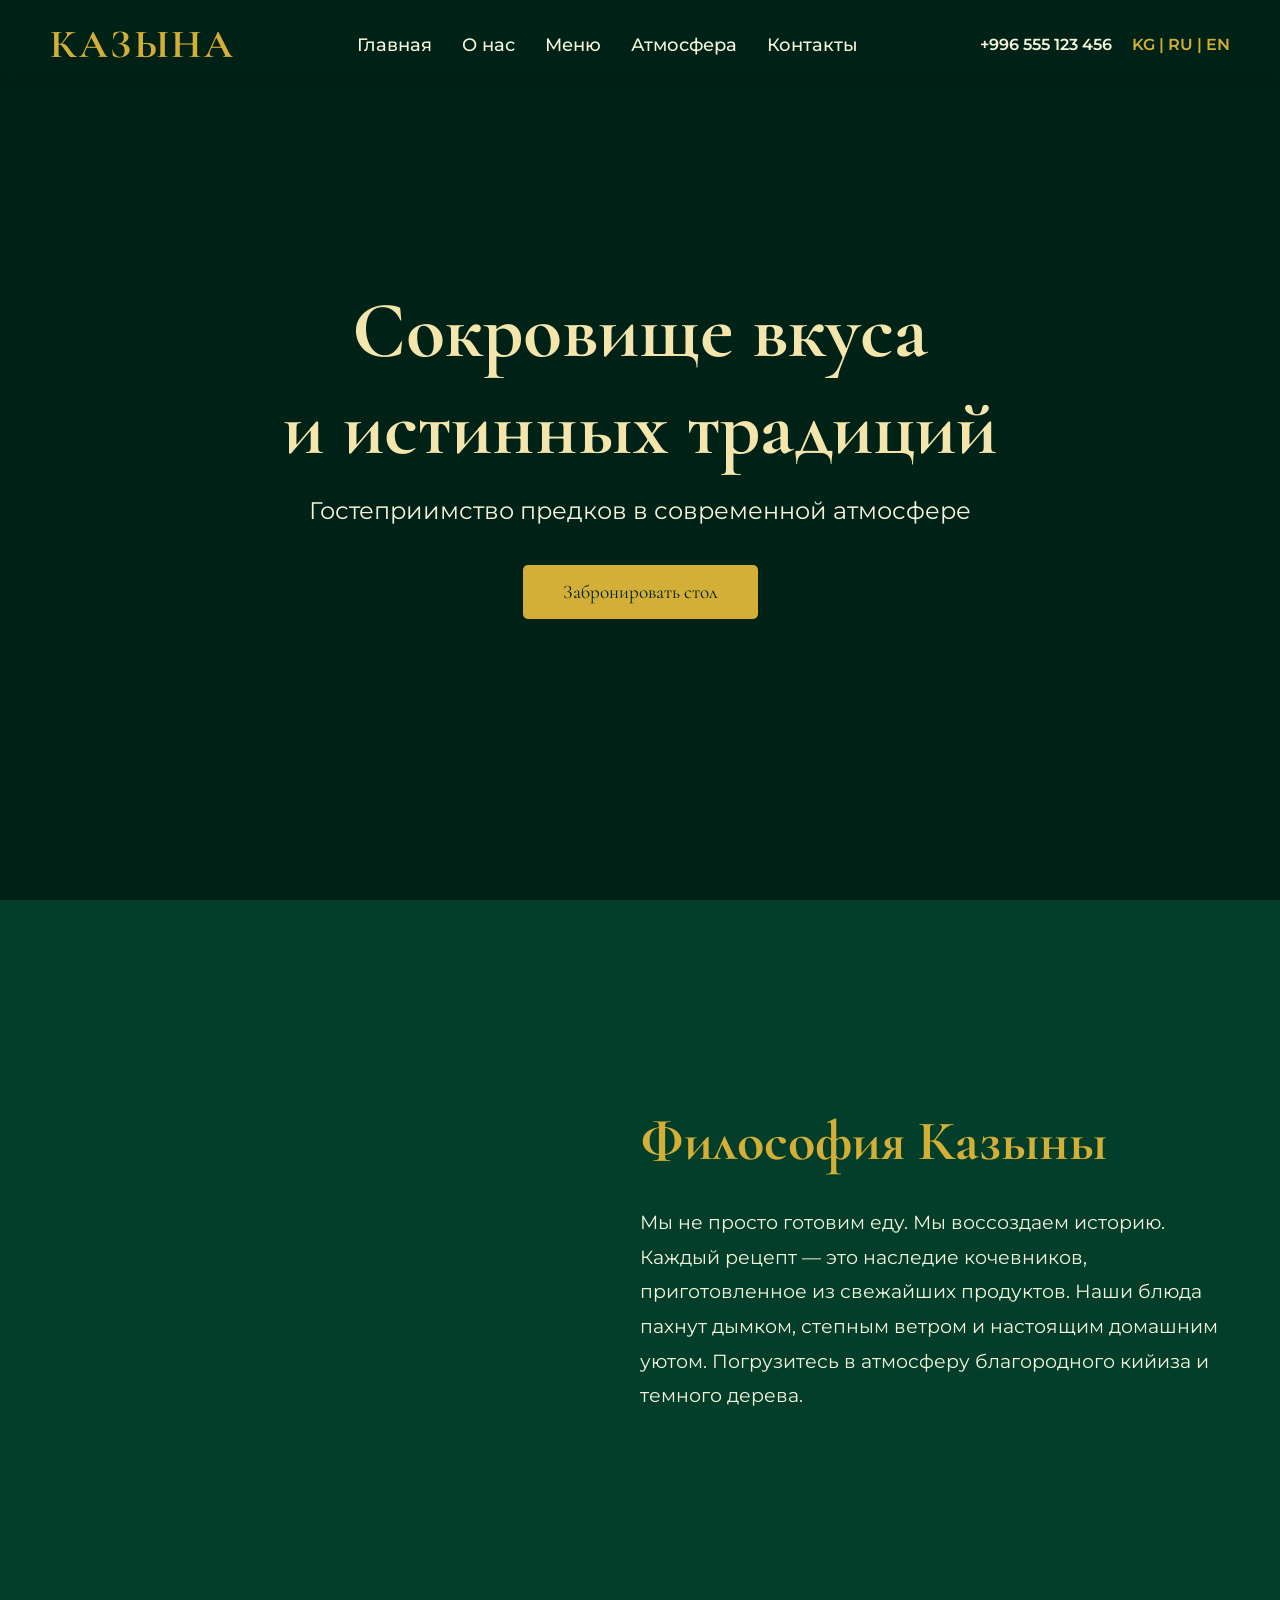
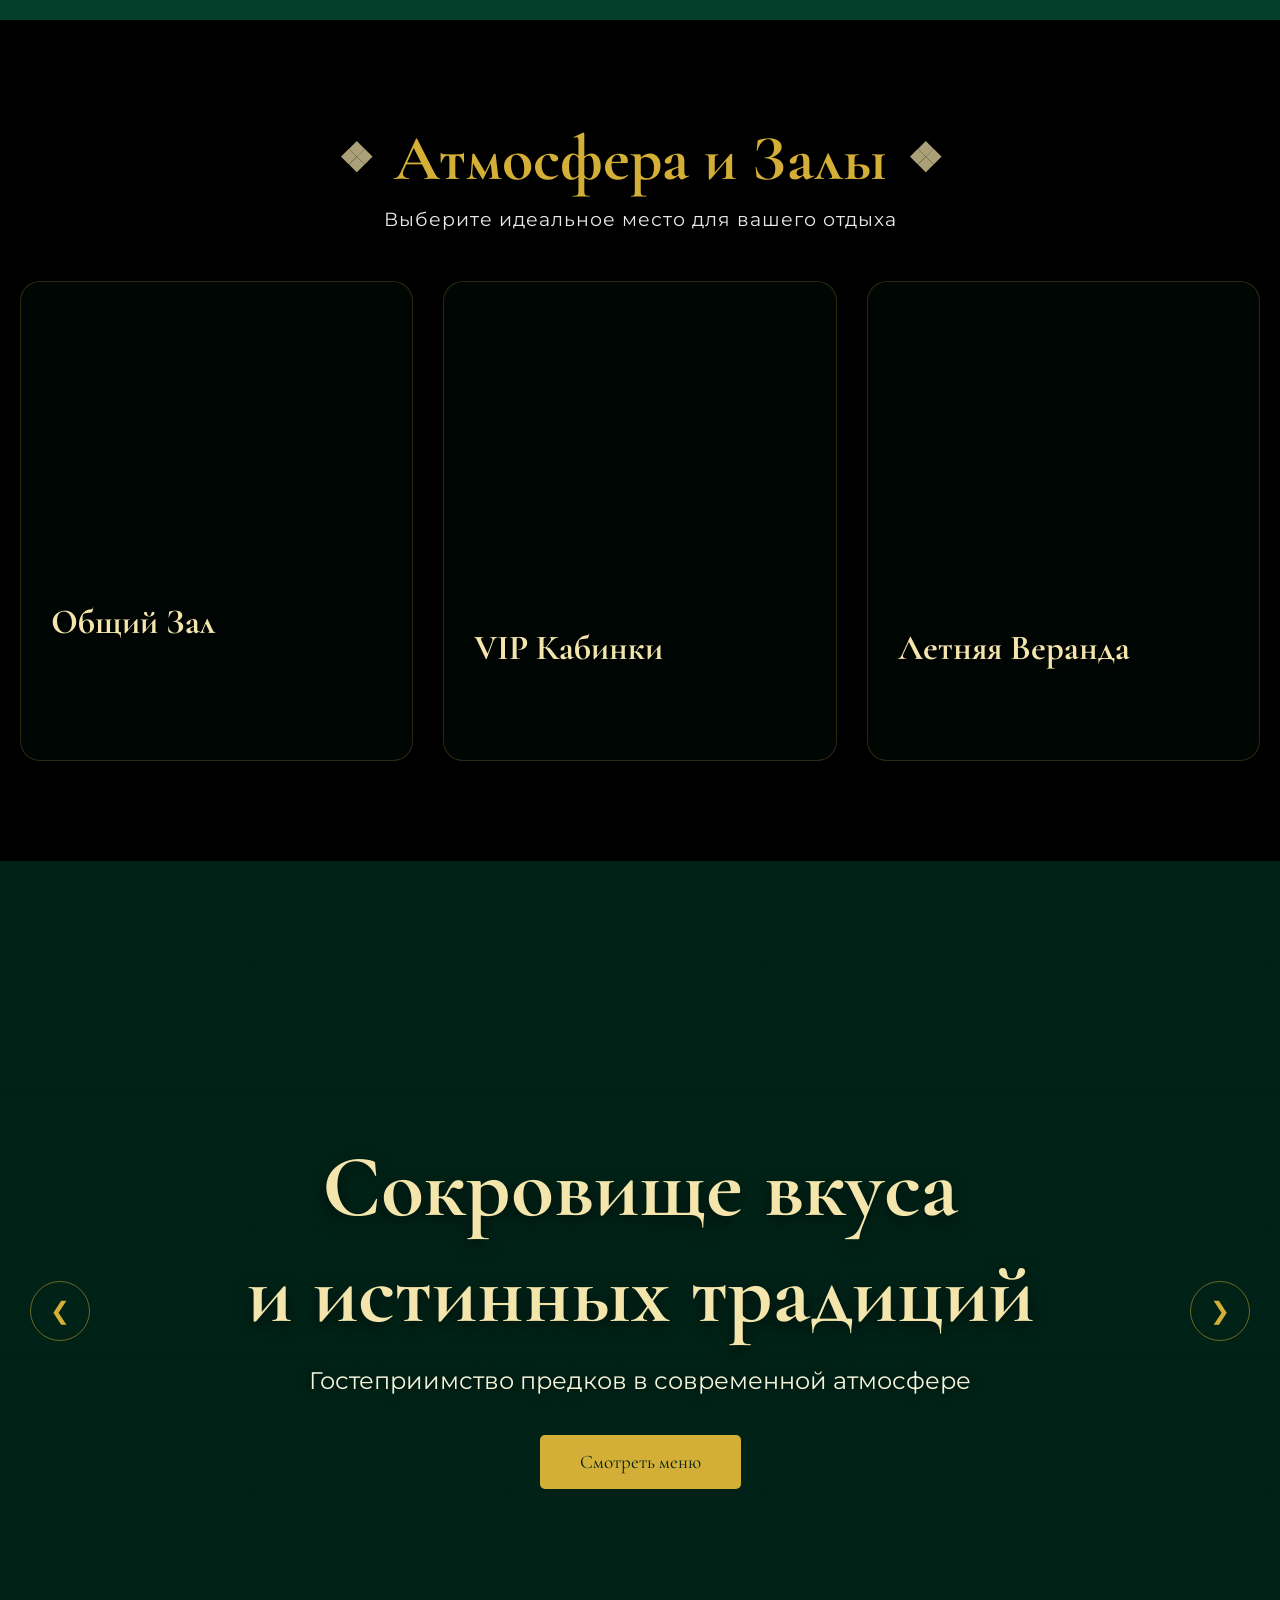
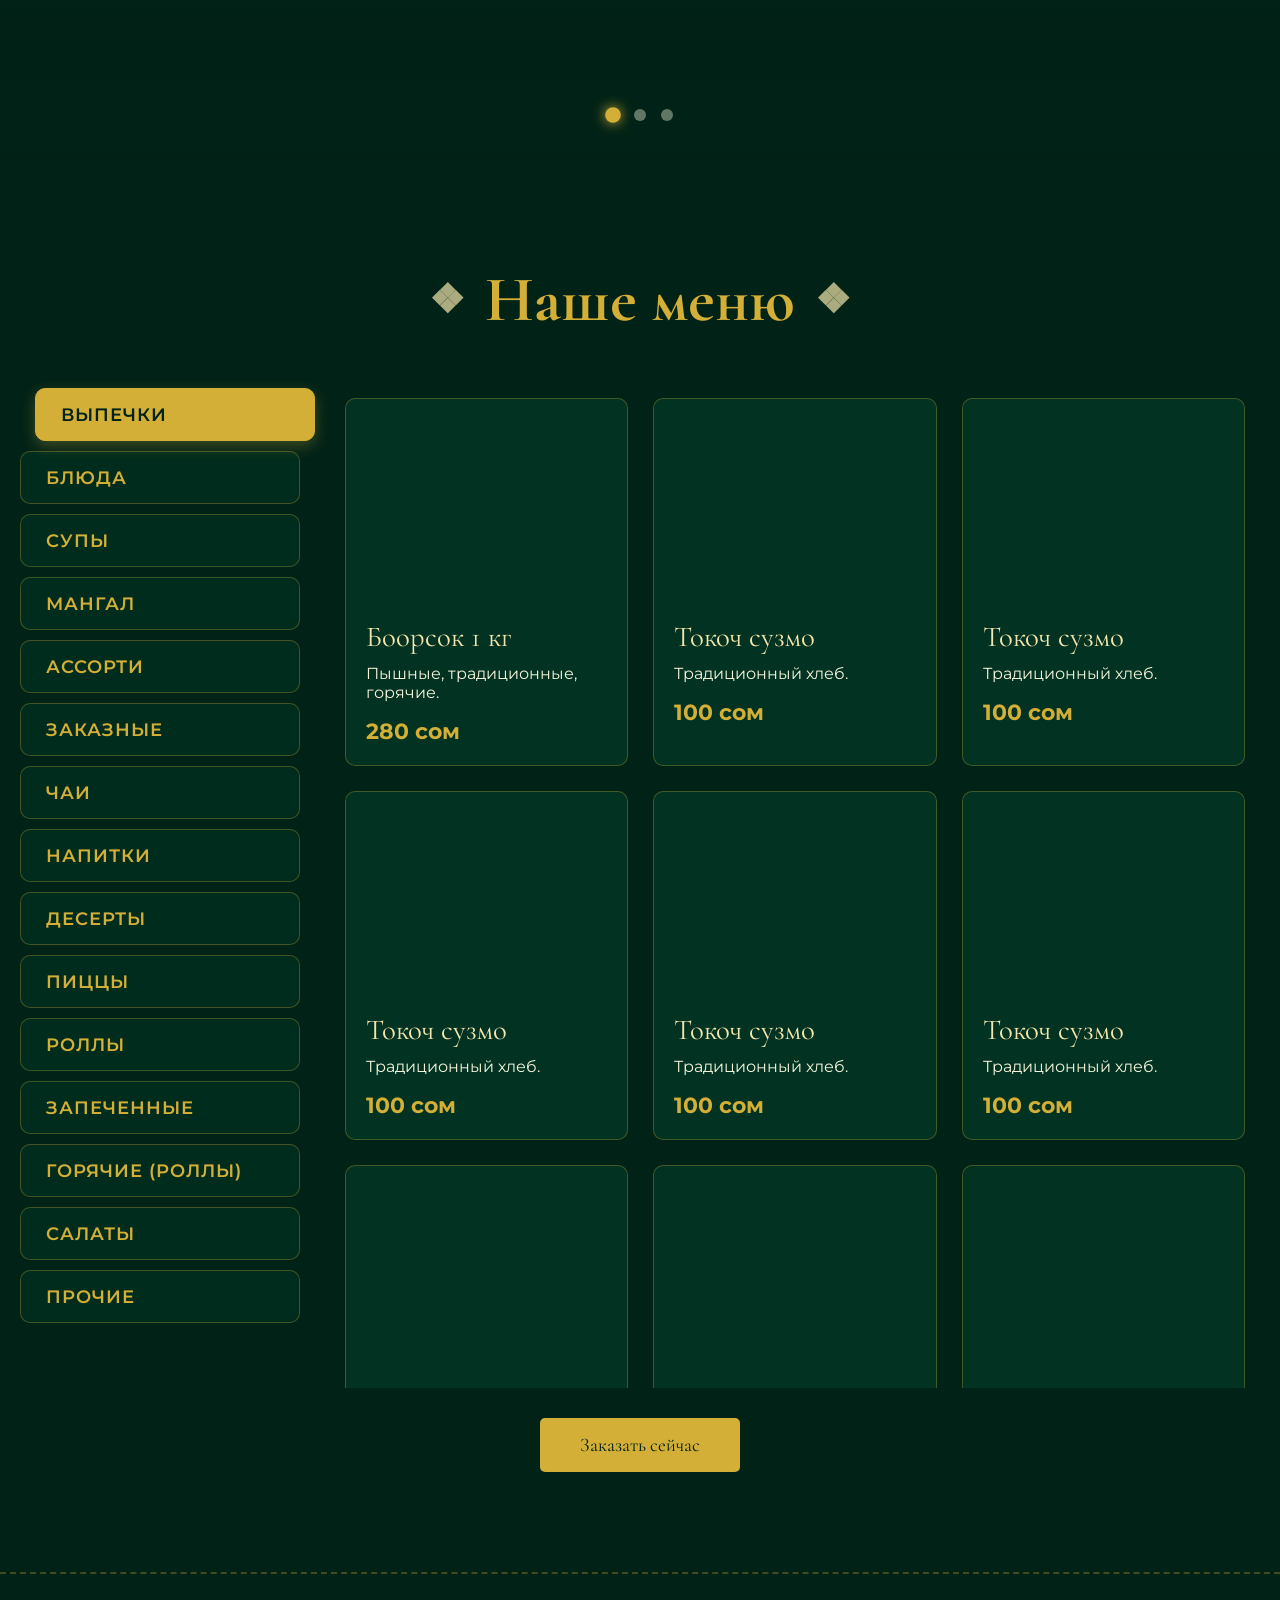
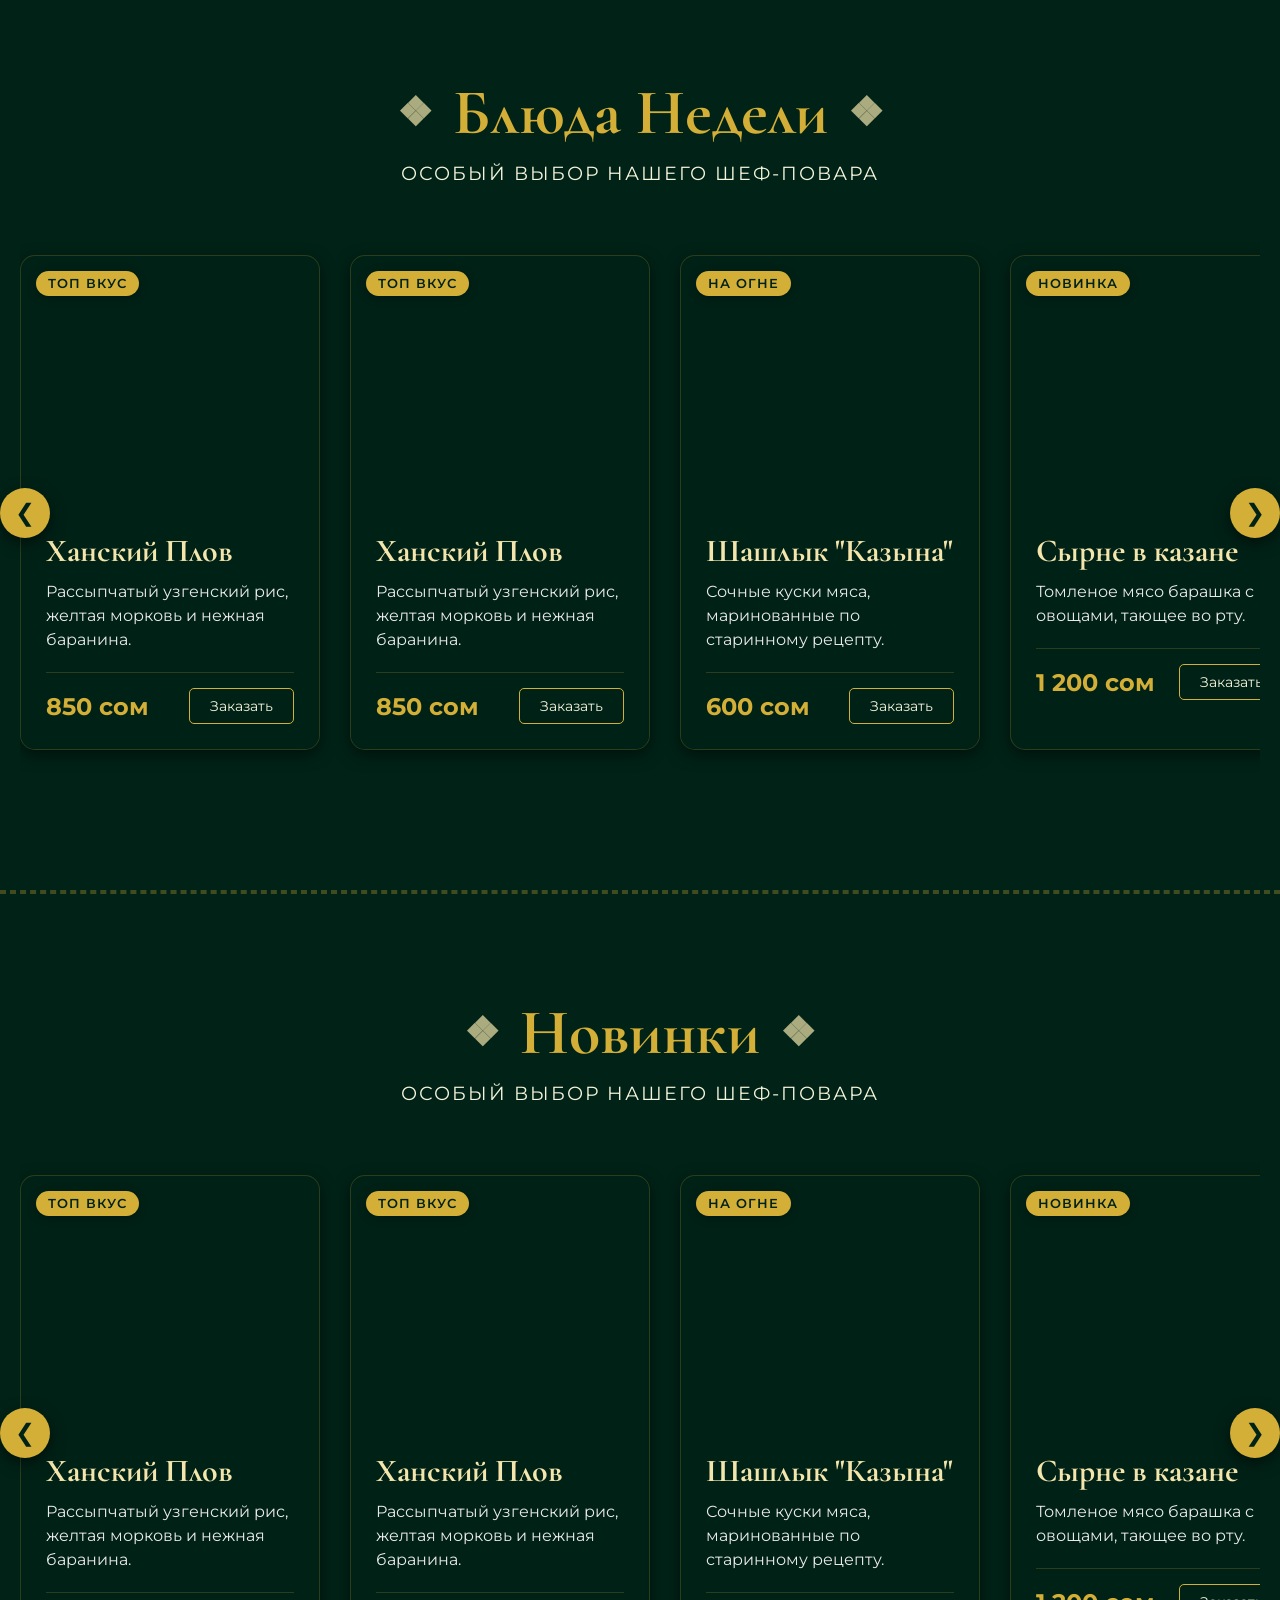
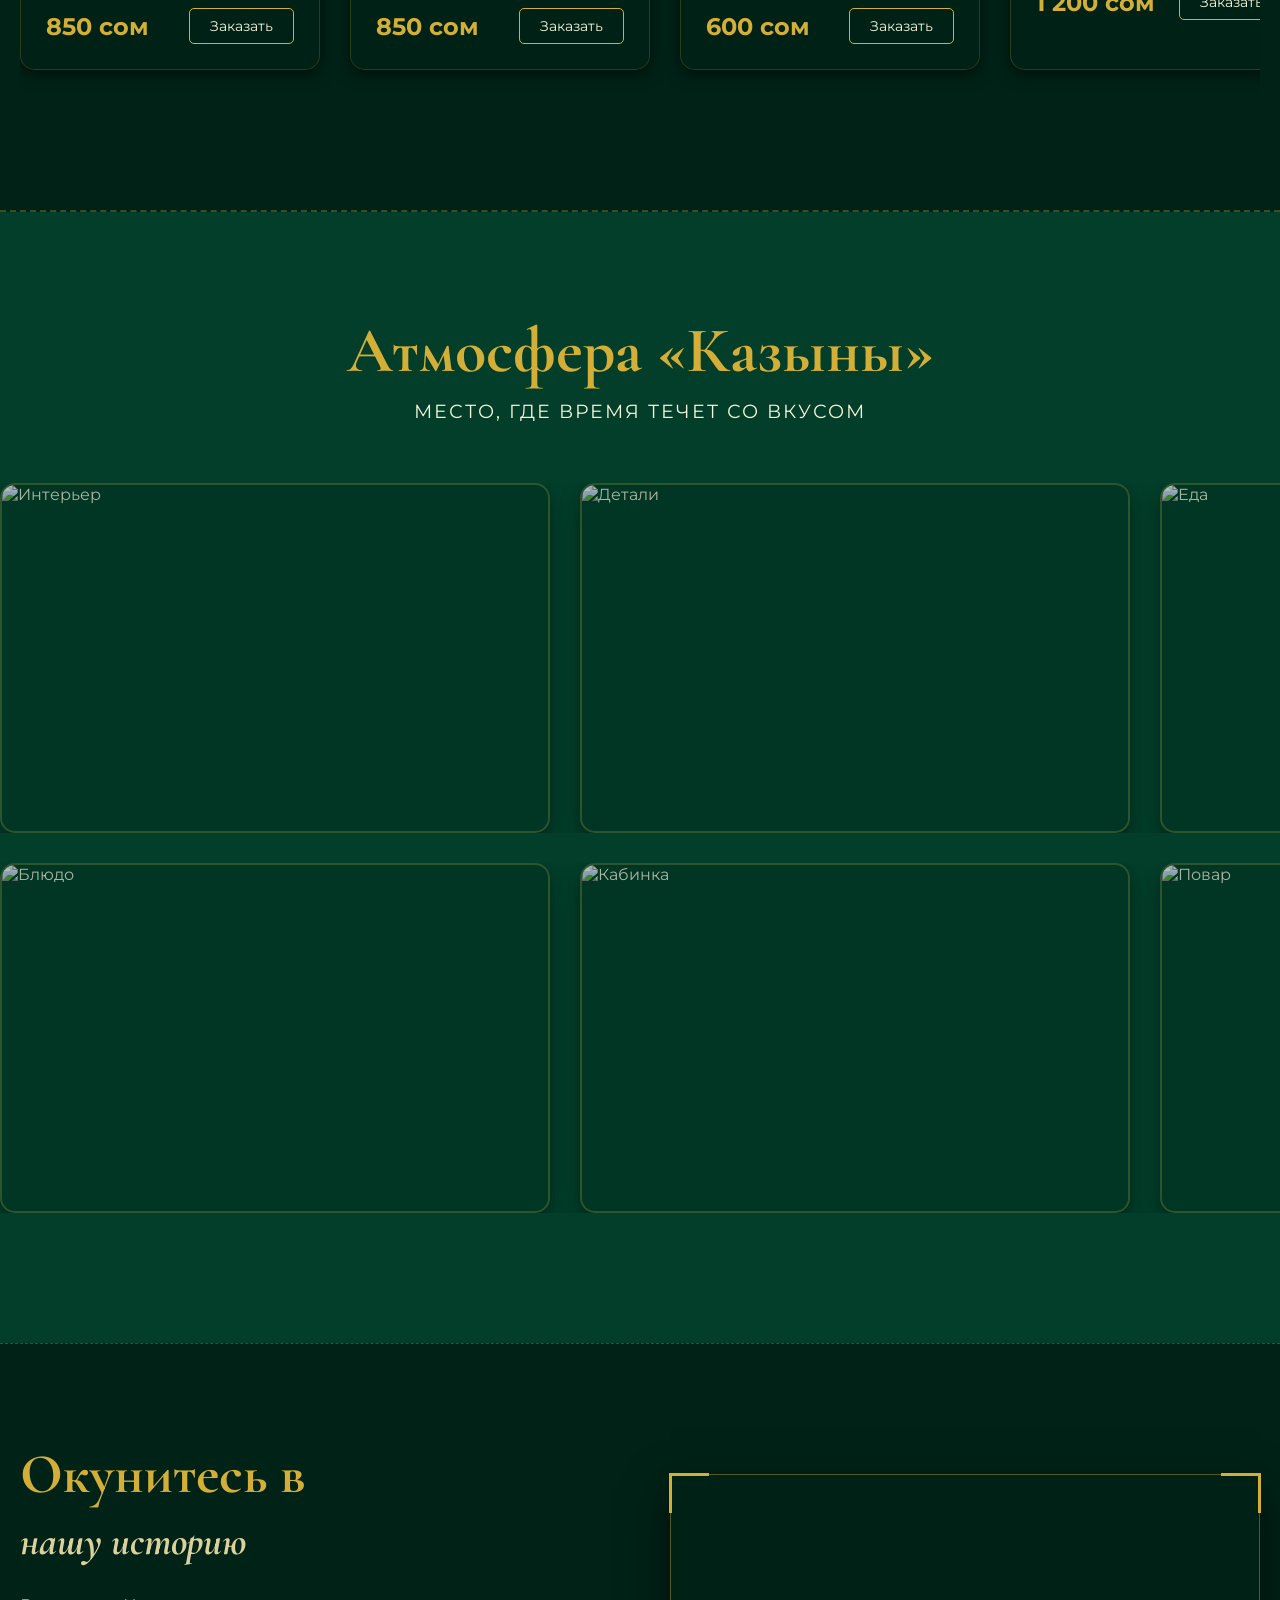
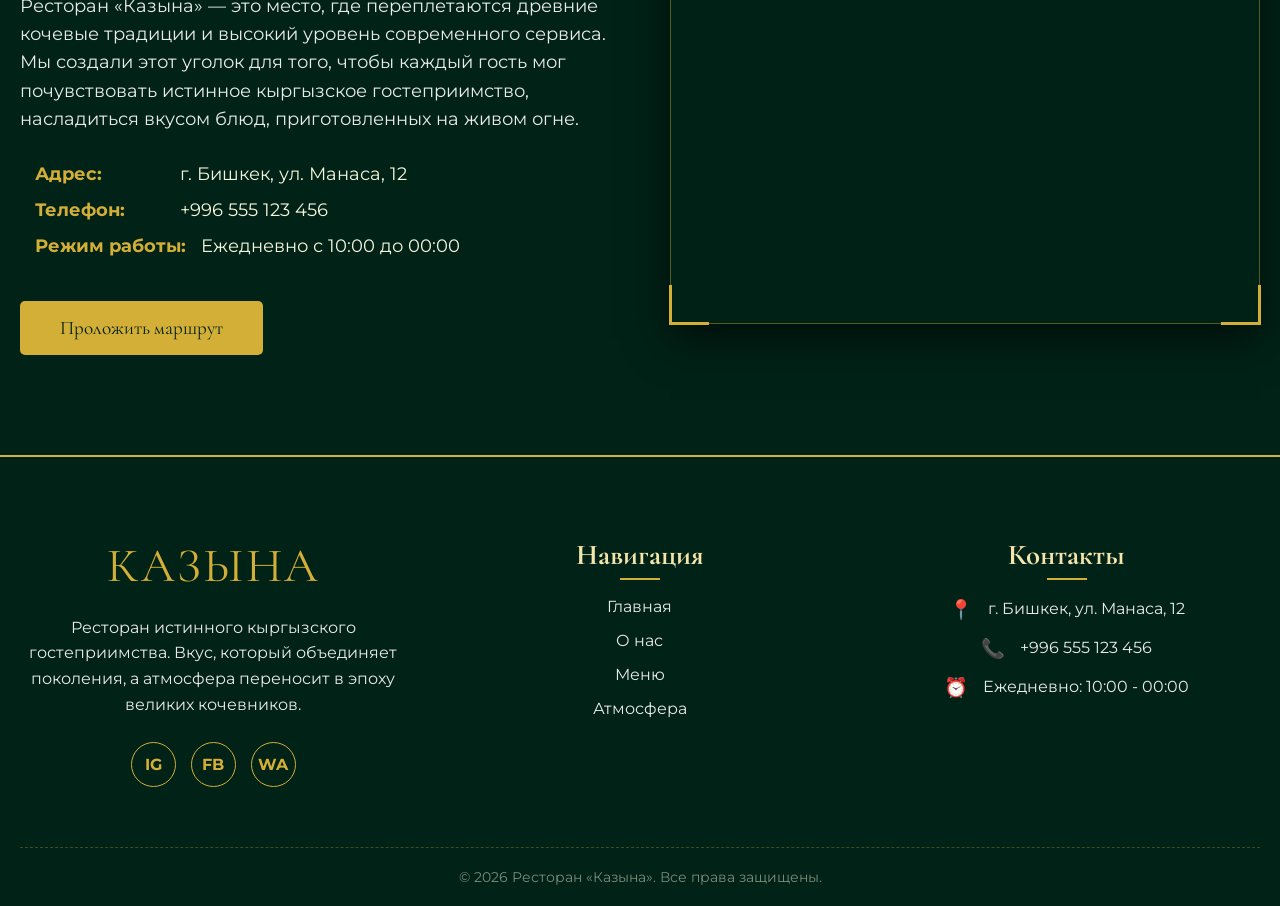
==== commit 3d9664d3: "fixed size" ====
--- a/index.html
+++ b/index.html
@@ -224,87 +224,7 @@
                     </div>
                 </div>
 
-                <div class="dish-card">
-                    <div class="dish-img" style="background-image: url('https://images.unsplash.com/photo-1576867757603-05b134ebc379?ixlib=rb-1.2.1&auto=format&fit=crop&w=800&q=80');"></div>
-                    <div class="dish-info">
-                        <div class="dish-title">Токоч сузмо</div>
-                        <p>Традиционный хлеб.</p>
-                        <div class="dish-price">100 сом</div>
-                    </div>
-                </div>
-                
-                
-                <div class="dish-card">
-                    <div class="dish-img" style="background-image: url('https://images.unsplash.com/photo-1576867757603-05b134ebc379?ixlib=rb-1.2.1&auto=format&fit=crop&w=800&q=80');"></div>
-                    <div class="dish-info">
-                        <div class="dish-title">Токоч сузмо</div>
-                        <p>Традиционный хлеб.</p>
-                        <div class="dish-price">100 сом</div>
-                    </div>
-                </div>
-                
-                <div class="dish-card">
-                    <div class="dish-img" style="background-image: url('https://images.unsplash.com/photo-1576867757603-05b134ebc379?ixlib=rb-1.2.1&auto=format&fit=crop&w=800&q=80');"></div>
-                    <div class="dish-info">
-                        <div class="dish-title">Токоч сузмо</div>
-                        <p>Традиционный хлеб.</p>
-                        <div class="dish-price">100 сом</div>
-                    </div>
-                </div>
-                
-                <div class="dish-card">
-                    <div class="dish-img" style="background-image: url('https://images.unsplash.com/photo-1576867757603-05b134ebc379?ixlib=rb-1.2.1&auto=format&fit=crop&w=800&q=80');"></div>
-                    <div class="dish-info">
-                        <div class="dish-title">Токоч сузмо</div>
-                        <p>Традиционный хлеб.</p>
-                        <div class="dish-price">100 сом</div>
-                    </div>
-                </div>
-                
-                <div class="dish-card">
-                    <div class="dish-img" style="background-image: url('https://images.unsplash.com/photo-1576867757603-05b134ebc379?ixlib=rb-1.2.1&auto=format&fit=crop&w=800&q=80');"></div>
-                    <div class="dish-info">
-                        <div class="dish-title">Токоч сузмо</div>
-                        <p>Традиционный хлеб.</p>
-                        <div class="dish-price">100 сом</div>
-                    </div>
-                </div>
-                
-                <div class="dish-card">
-                    <div class="dish-img" style="background-image: url('https://images.unsplash.com/photo-1576867757603-05b134ebc379?ixlib=rb-1.2.1&auto=format&fit=crop&w=800&q=80');"></div>
-                    <div class="dish-info">
-                        <div class="dish-title">Токоч сузмо</div>
-                        <p>Традиционный хлеб.</p>
-                        <div class="dish-price">100 сом</div>
-                    </div>
-                </div>
-                
-                <div class="dish-card">
-                    <div class="dish-img" style="background-image: url('https://images.unsplash.com/photo-1576867757603-05b134ebc379?ixlib=rb-1.2.1&auto=format&fit=crop&w=800&q=80');"></div>
-                    <div class="dish-info">
-                        <div class="dish-title">Токоч сузмо</div>
-                        <p>Традиционный хлеб.</p>
-                        <div class="dish-price">100 сом</div>
-                    </div>
-                </div>
-                
-                <div class="dish-card">
-                    <div class="dish-img" style="background-image: url('https://images.unsplash.com/photo-1576867757603-05b134ebc379?ixlib=rb-1.2.1&auto=format&fit=crop&w=800&q=80');"></div>
-                    <div class="dish-info">
-                        <div class="dish-title">Токоч сузмо</div>
-                        <p>Традиционный хлеб.</p>
-                        <div class="dish-price">100 сом</div>
-                    </div>
-                </div>
-                
-                <div class="dish-card">
-                    <div class="dish-img" style="background-image: url('https://images.unsplash.com/photo-1576867757603-05b134ebc379?ixlib=rb-1.2.1&auto=format&fit=crop&w=800&q=80');"></div>
-                    <div class="dish-info">
-                        <div class="dish-title">Токоч сузмо</div>
-                        <p>Традиционный хлеб.</p>
-                        <div class="dish-price">100 сом</div>
-                    </div>
-                </div>
+               
                 
                 <div class="dish-card">
                     <div class="dish-img" style="background-image: url('https://images.unsplash.com/photo-1576867757603-05b134ebc379?ixlib=rb-1.2.1&auto=format&fit=crop&w=800&q=80');"></div>
--- a/main.css
+++ b/main.css
@@ -17,6 +17,13 @@
     cursor: url('data:image/svg+xml;utf8,<svg xmlns="http://www.w3.org/2000/svg" width="24" height="24" viewBox="0 0 24 24" fill="none" stroke="%23D4AF37" stroke-width="2"><circle cx="12" cy="12" r="6"/><path d="M12 2v4M12 18v4M2 12h4M18 12h4"/></svg>') 12 12, auto;
 }
 
+
+html, body {
+    max-width: 100%;
+    overflow-x: hidden; 
+}
+
+
 body {
     font-family: var(--font-text);
     background-color: var(--emerald-dark);
@@ -199,7 +206,7 @@
     position: fixed;
     top: 0;
     right: -100%;
-    width: 100vw;
+    width: 100%;
     height: 100vh;
     background: rgba(1, 34, 23, 0.98);
     backdrop-filter: blur(15px);
@@ -1120,7 +1127,7 @@
 
 /* Контейнер строки (скрывает вылезающие элементы) */
 .gallery-row {
-    width: 100vw;
+    width: 100%;
     overflow: hidden;
     margin-bottom: 30px;
     position: relative;
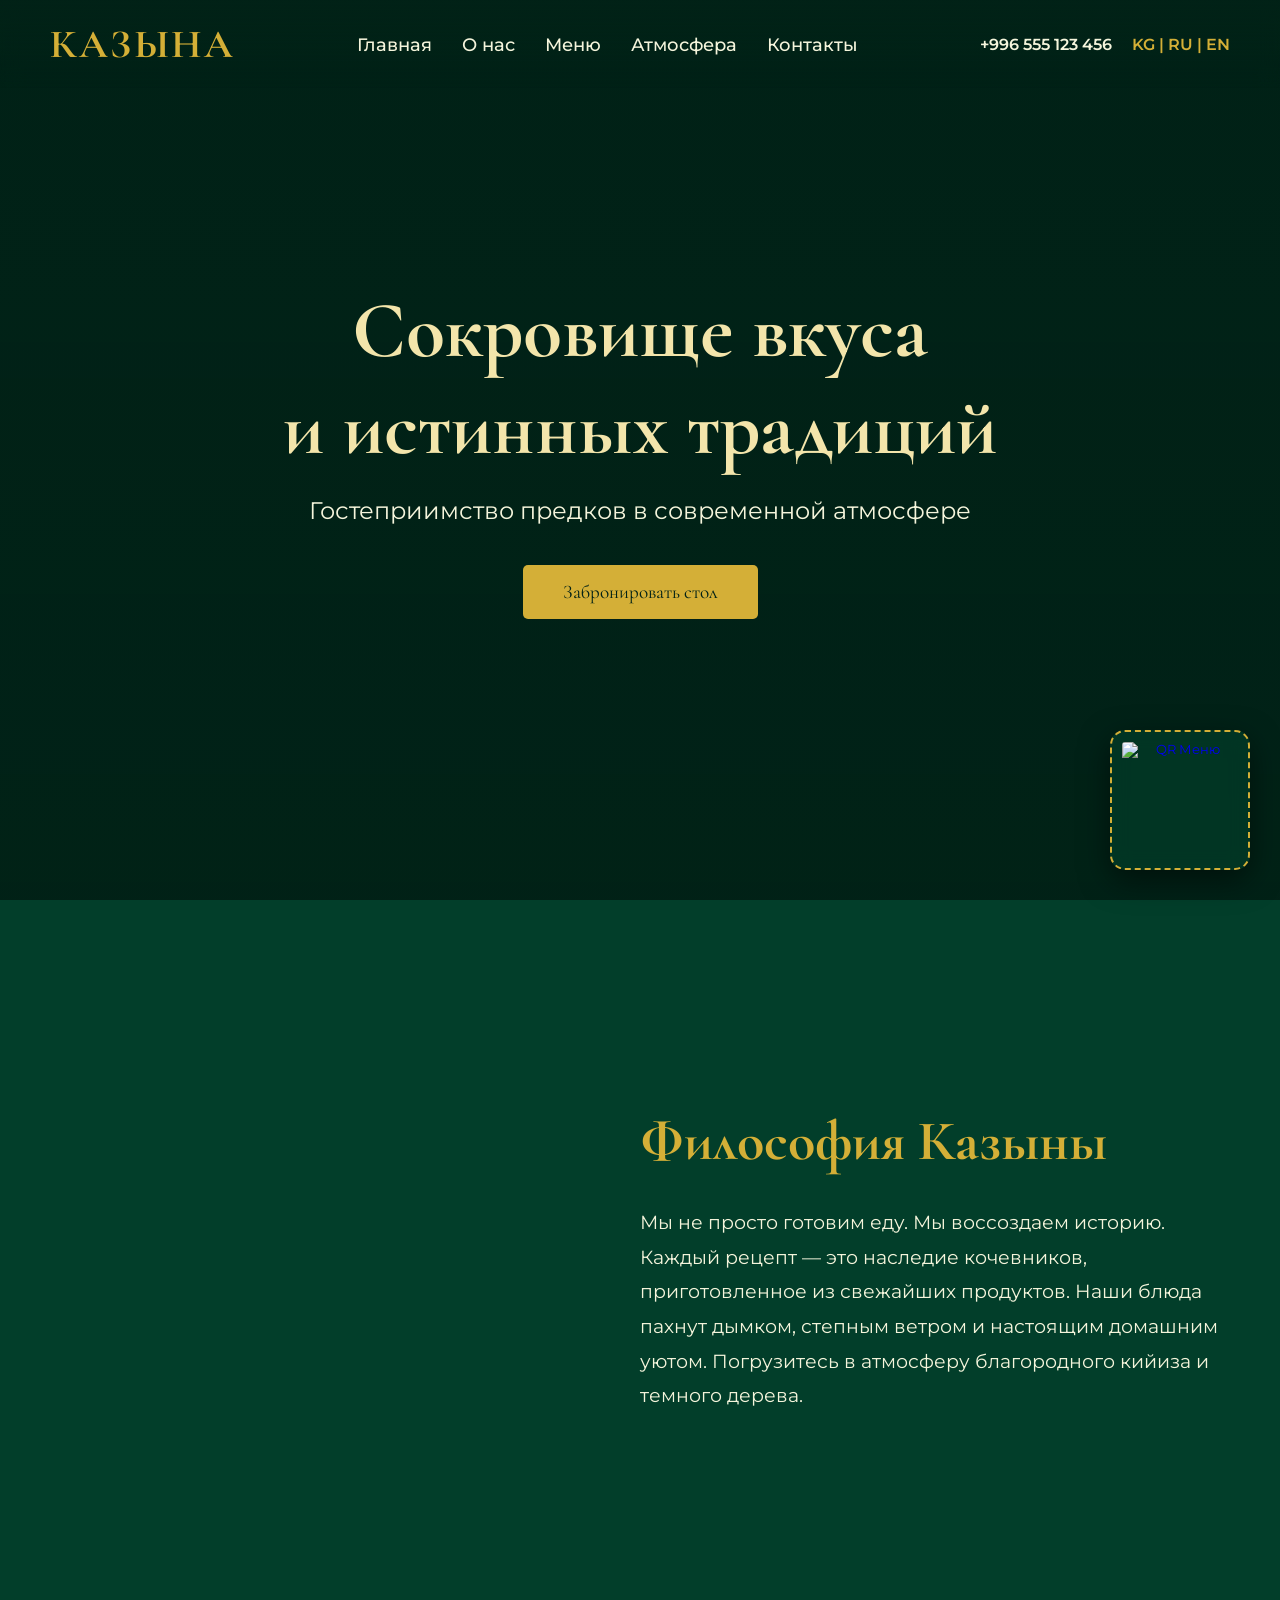
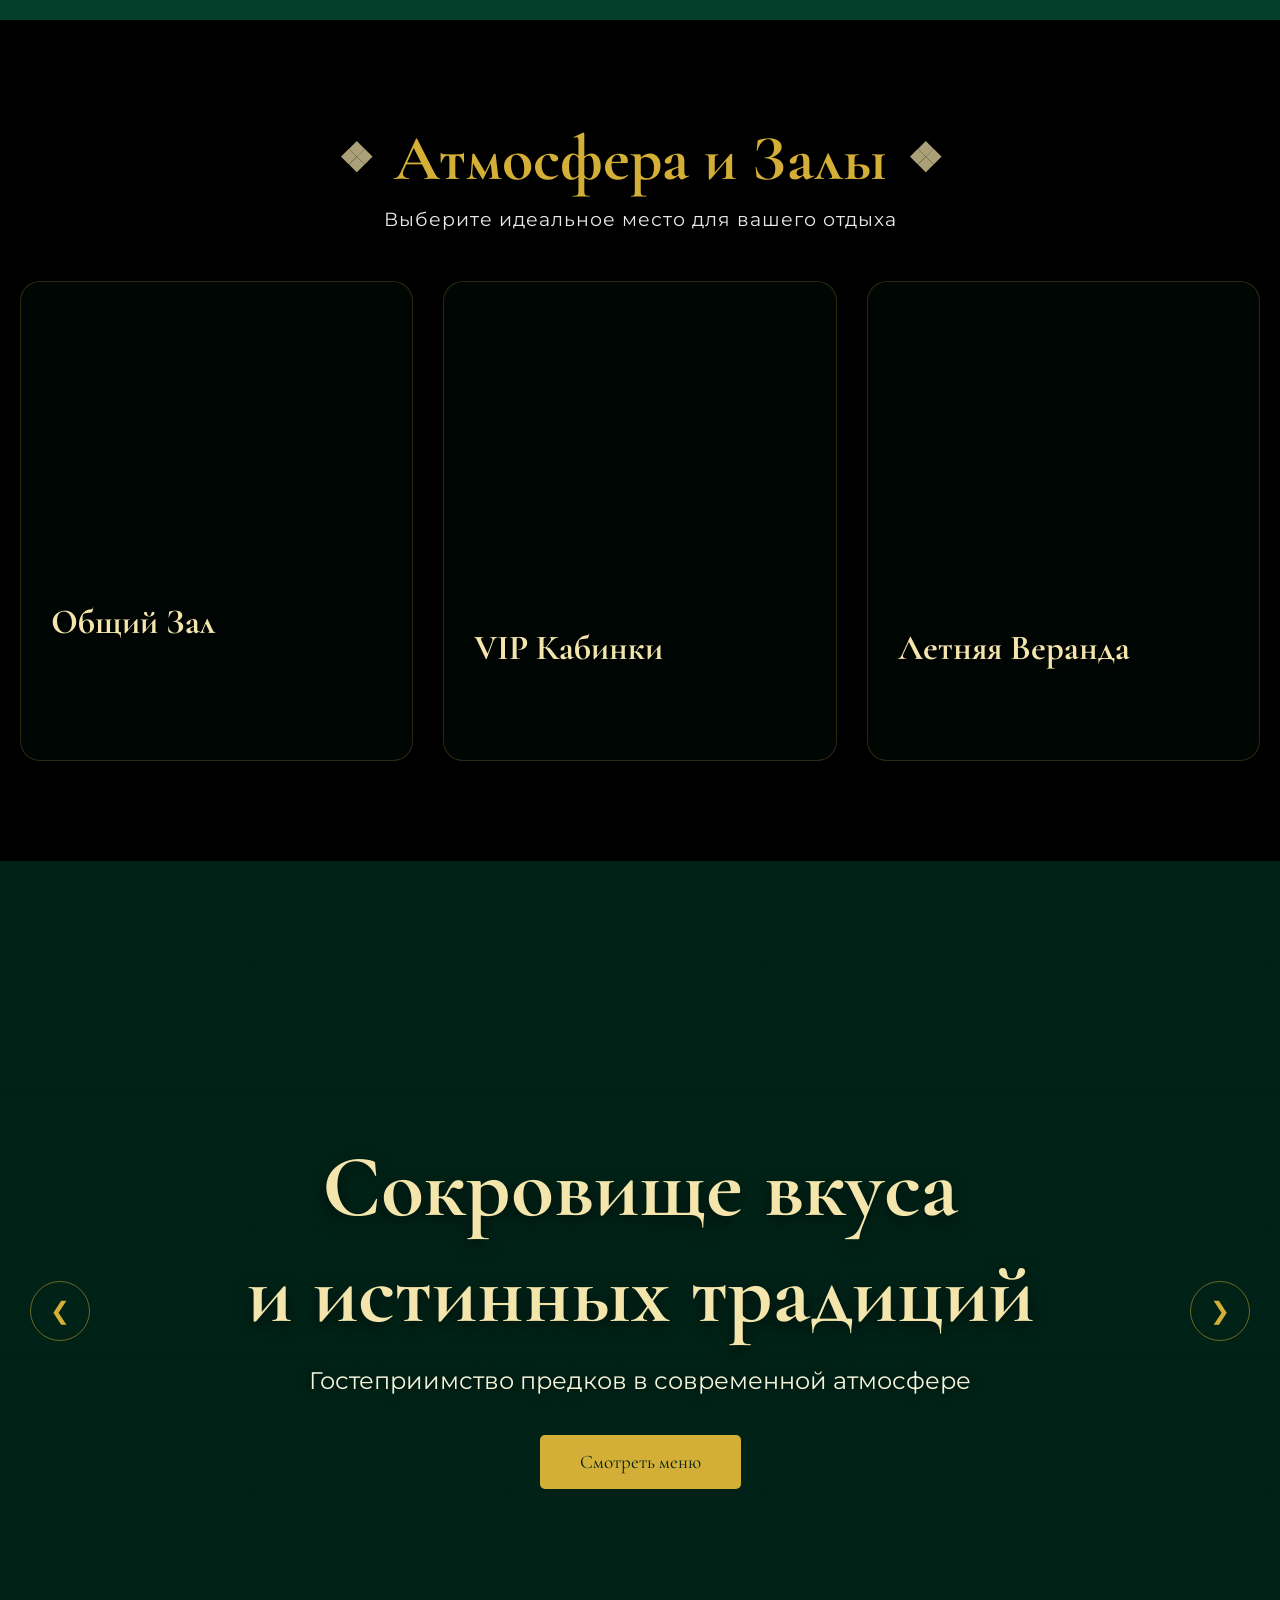
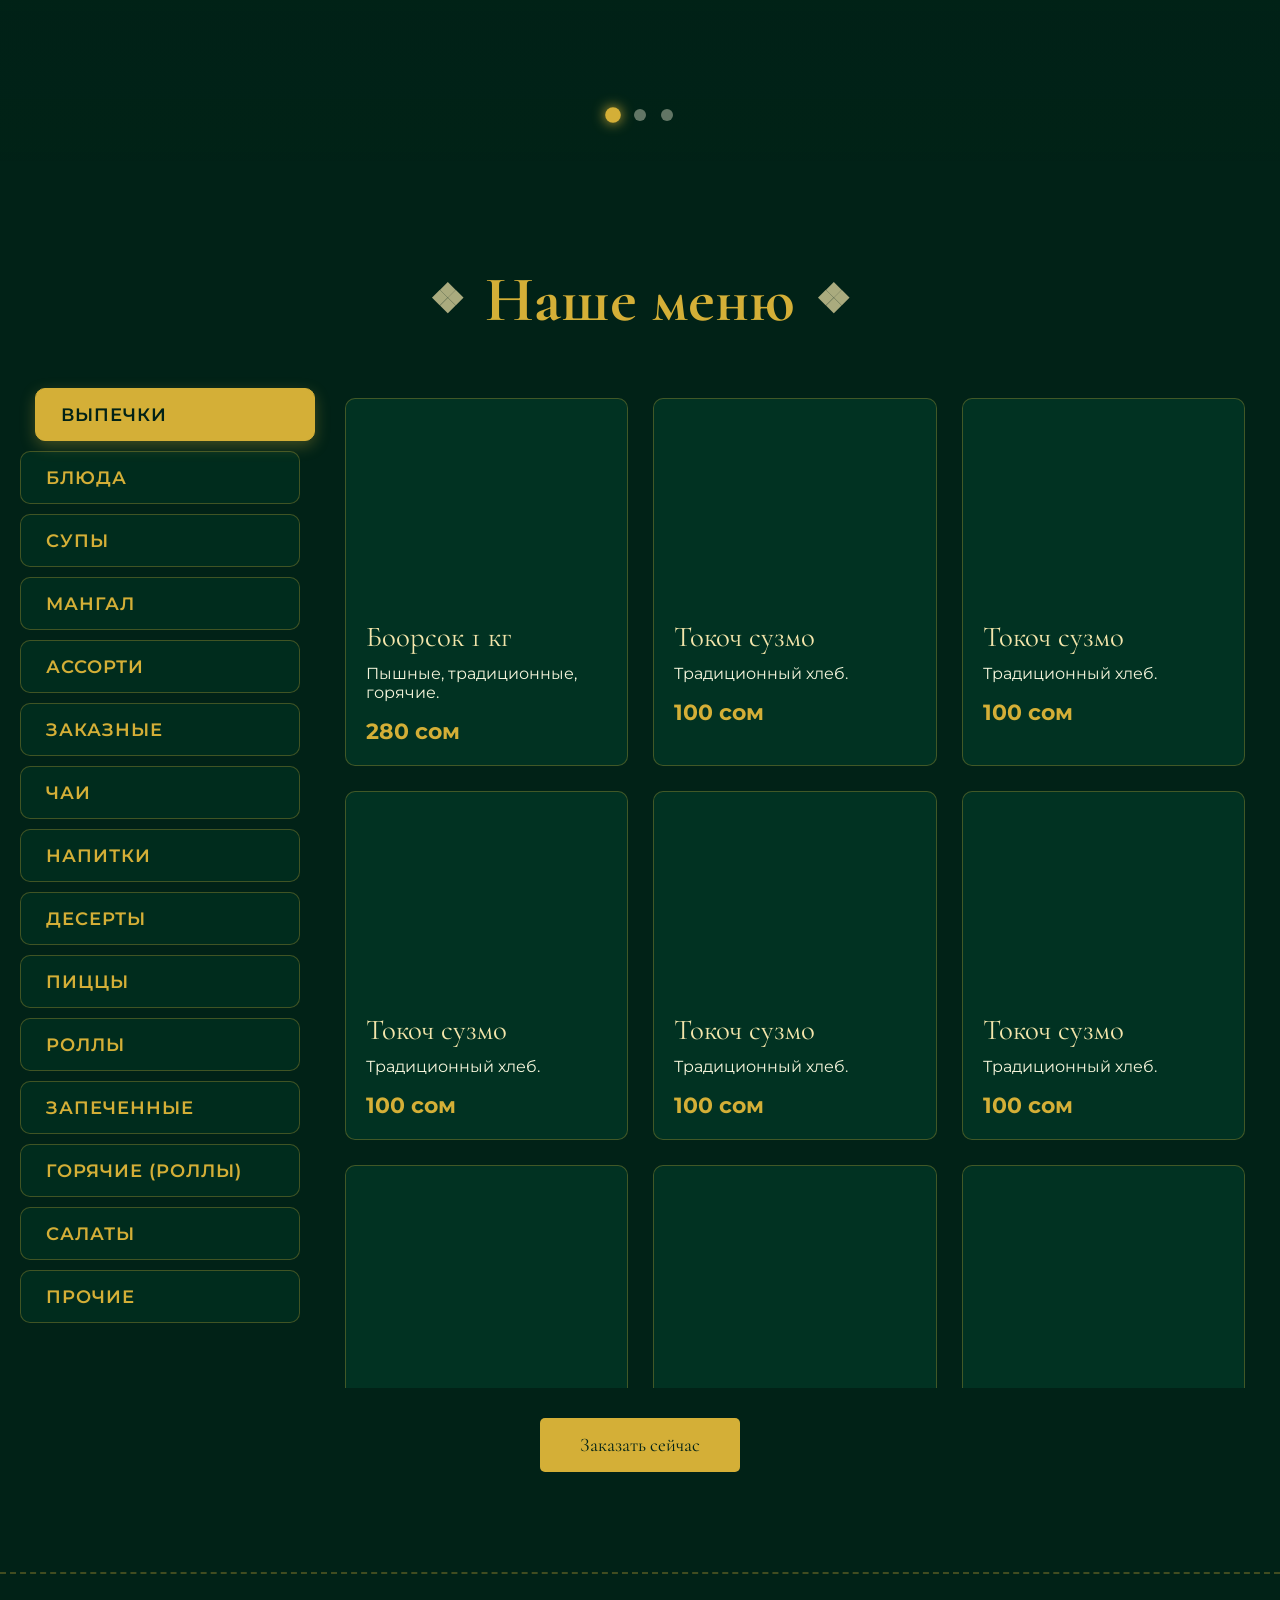
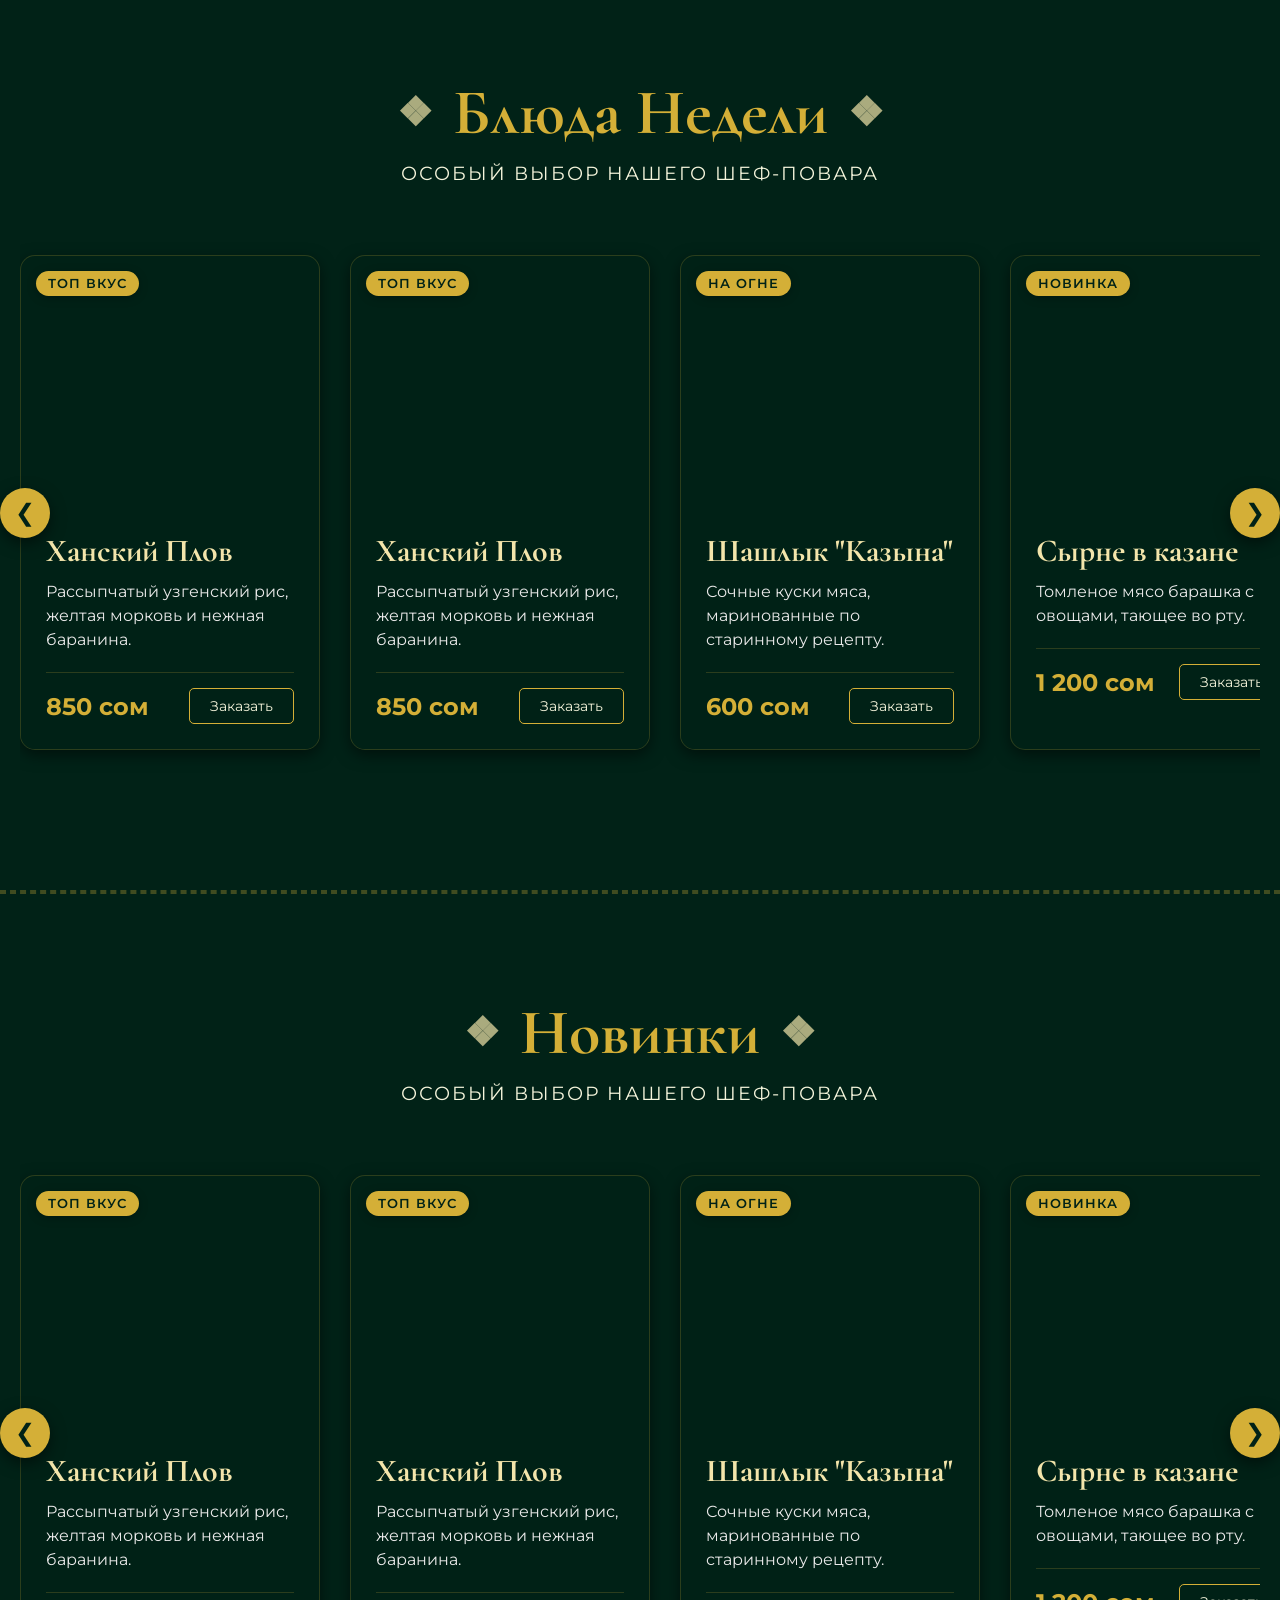
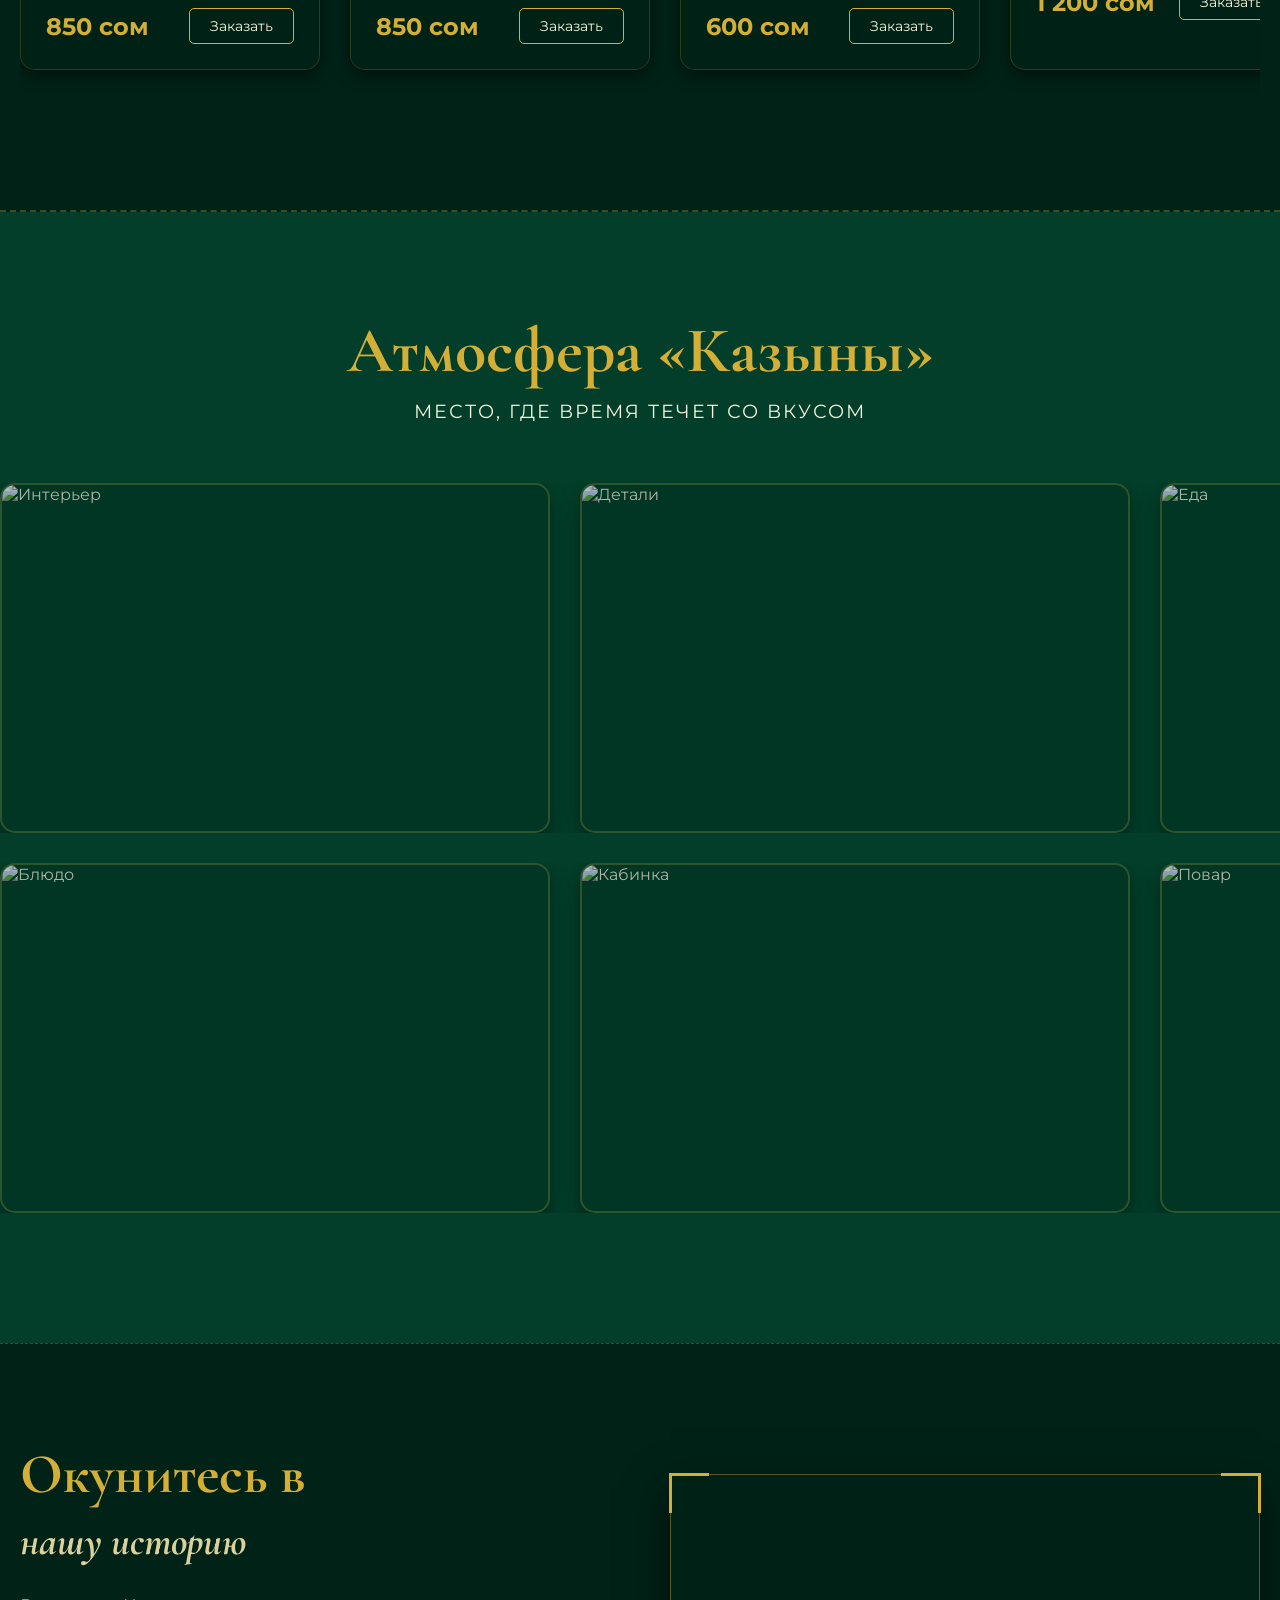
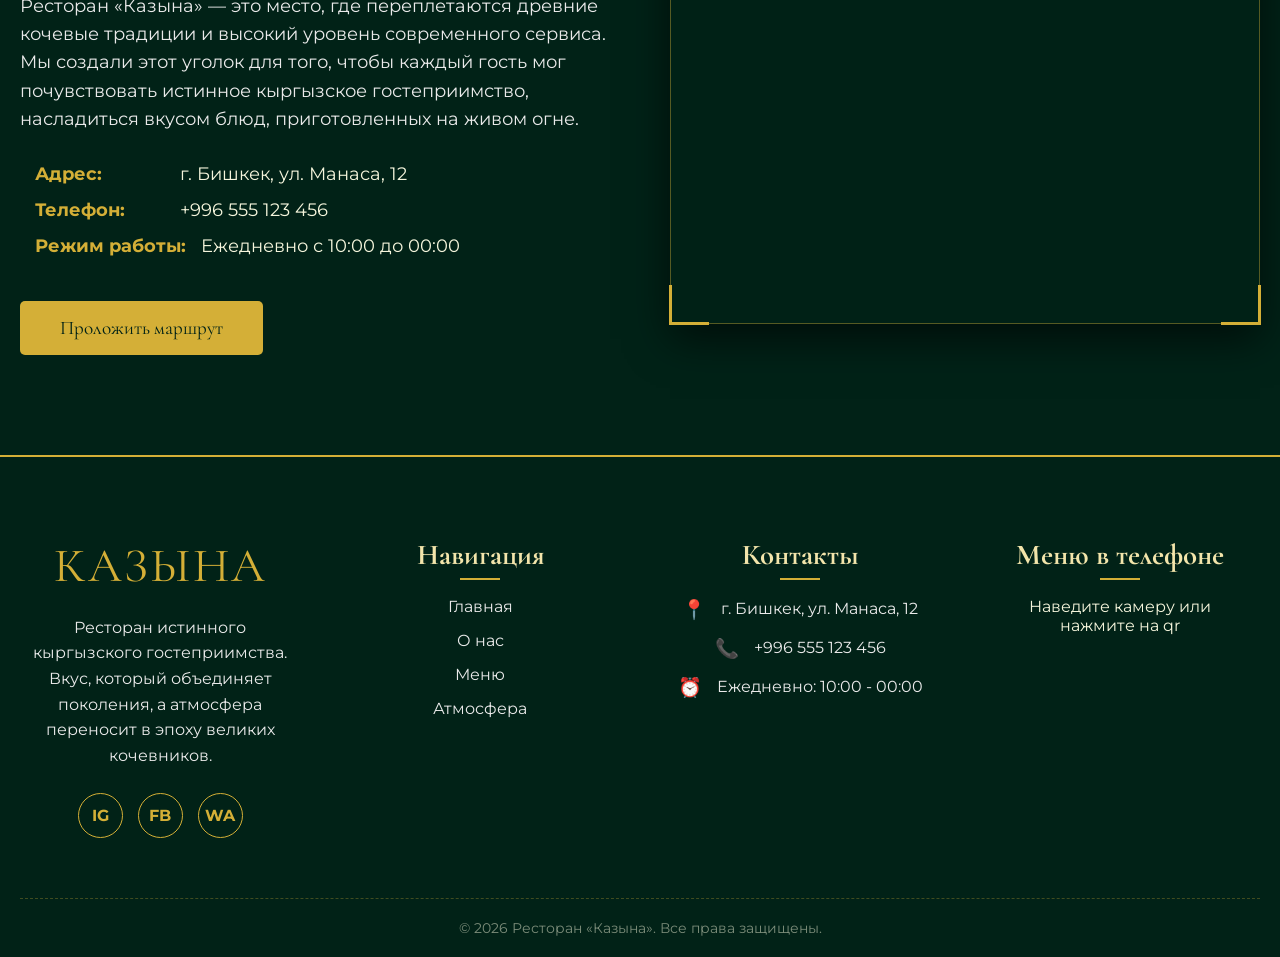
==== commit 9cd4871f: "fixed size" ====
--- a/index.html
+++ b/index.html
@@ -880,7 +880,19 @@
                 <p><span>📞</span> +996 555 123 456</p>
                 <p><span>⏰</span> Ежедневно: 10:00 - 00:00</p>
             </div>
-            
+
+           <div class="footer-col qr-col">
+                <h3>Меню в телефоне</h3>
+                
+                <a href="qr-menu.html" class="qr-wrapper">
+                    <img src="https://api.qrserver.com/v1/create-qr-code/?size=150x150&color=012217&bgcolor=F5F5DC&data=https://yourwebsite.com/qr-menu.html" alt="QR Меню" class="qr-code">
+
+                    <span class="qr-mobile-text">МЕНЮ</span>
+                </a>
+                
+                <p class="qr-text">Наведите камеру или<br>нажмите на qr</p>
+            </div>
+
         </div>
 
         <div class="footer-bottom">
@@ -1017,4 +1029,9 @@
 
 
 </body>
-</html>+</html>
+
+
+
+
+
--- a/main.css
+++ b/main.css
@@ -1571,8 +1571,13 @@
         right: 20px;
         border-radius: 50%; /* На телефоне сделаем круглым для эстетики */
     }
-}
-
+    
+}
+
+/* Скрываем текстовую кнопку на компьютере */
+.qr-mobile-text {
+    display: none;
+}
 
 
 
@@ -1580,7 +1585,7 @@
 /* ================= АДАПТИВНОСТЬ (МОБИЛЬНАЯ ВЕРСИЯ) ================= */
 @media (max-width: 900px) {
     /* ... (ваши другие мобильные стили для меню и т.д. оставляем без изменений) ... */
-
+    
     /* Вертикальный аккордеон для залов */
     .halls-container {
         flex-direction: column; /* Выстраиваем карточки в столбик */
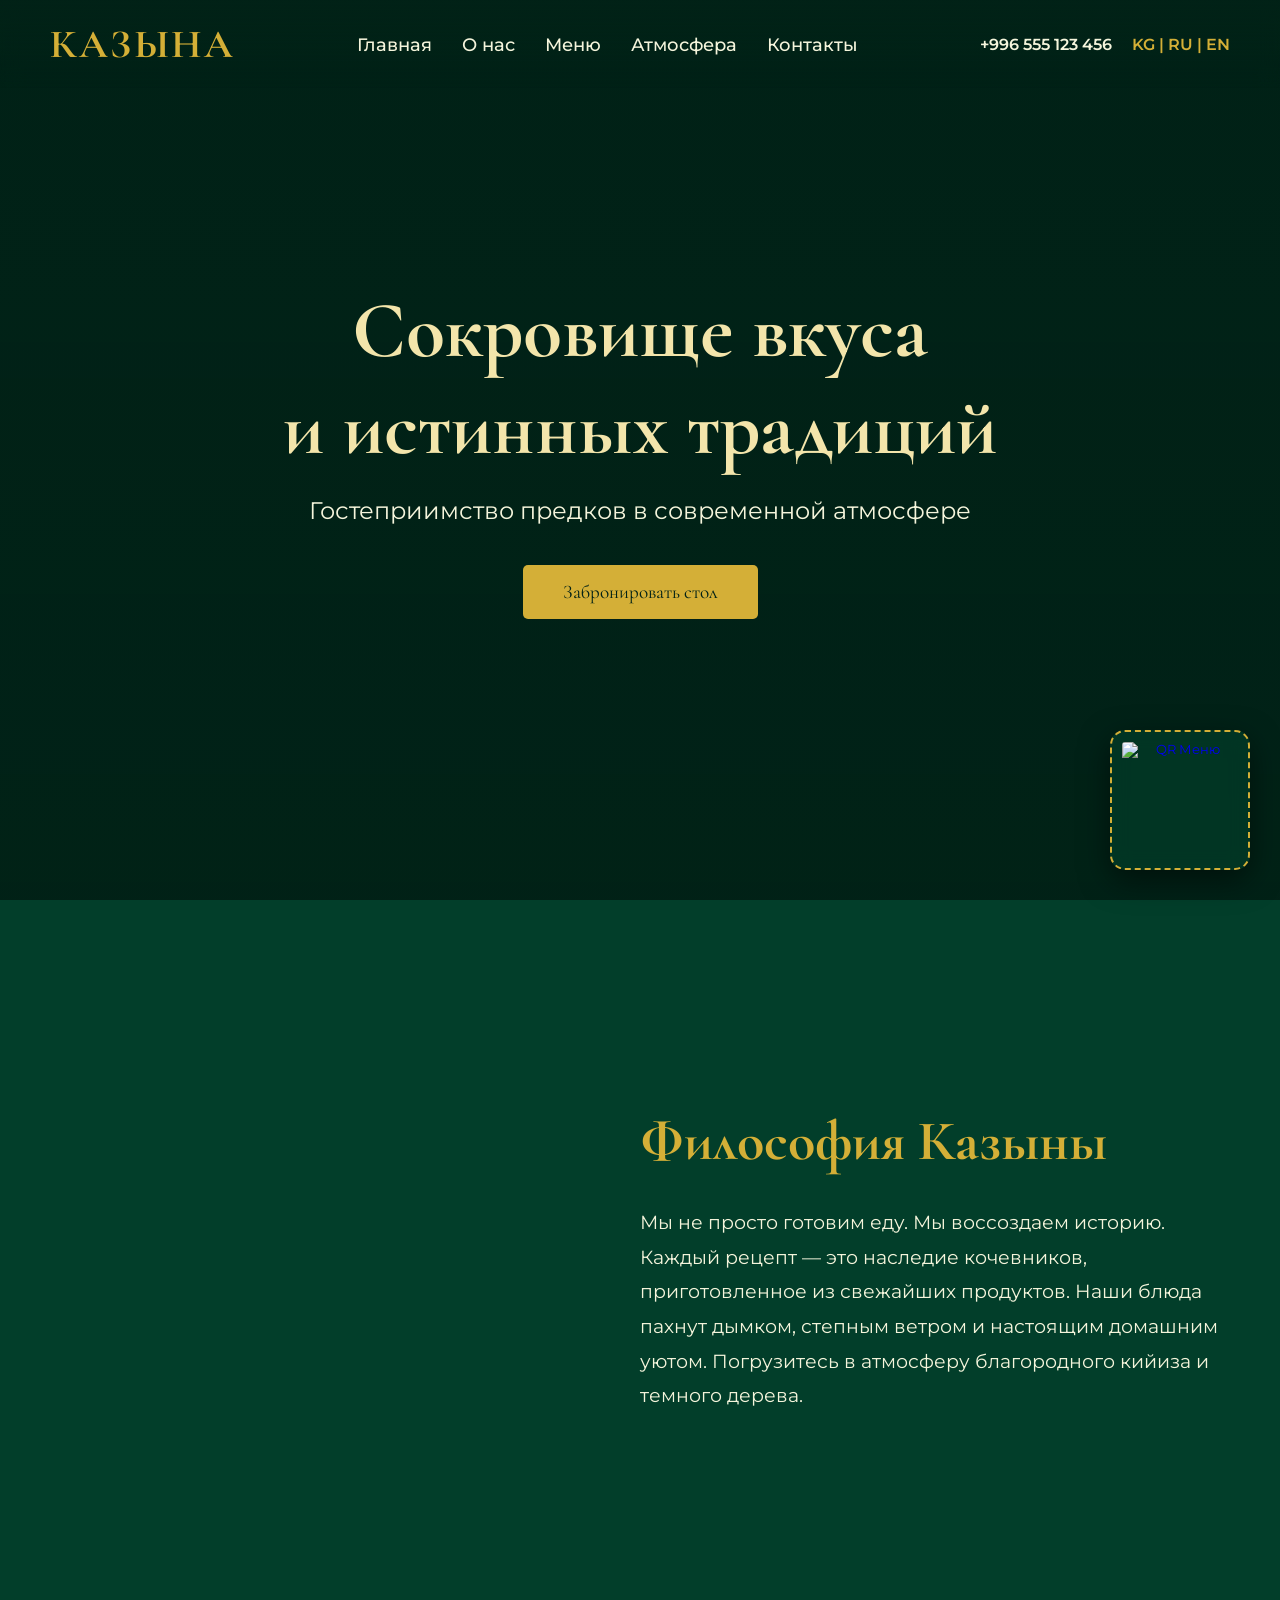
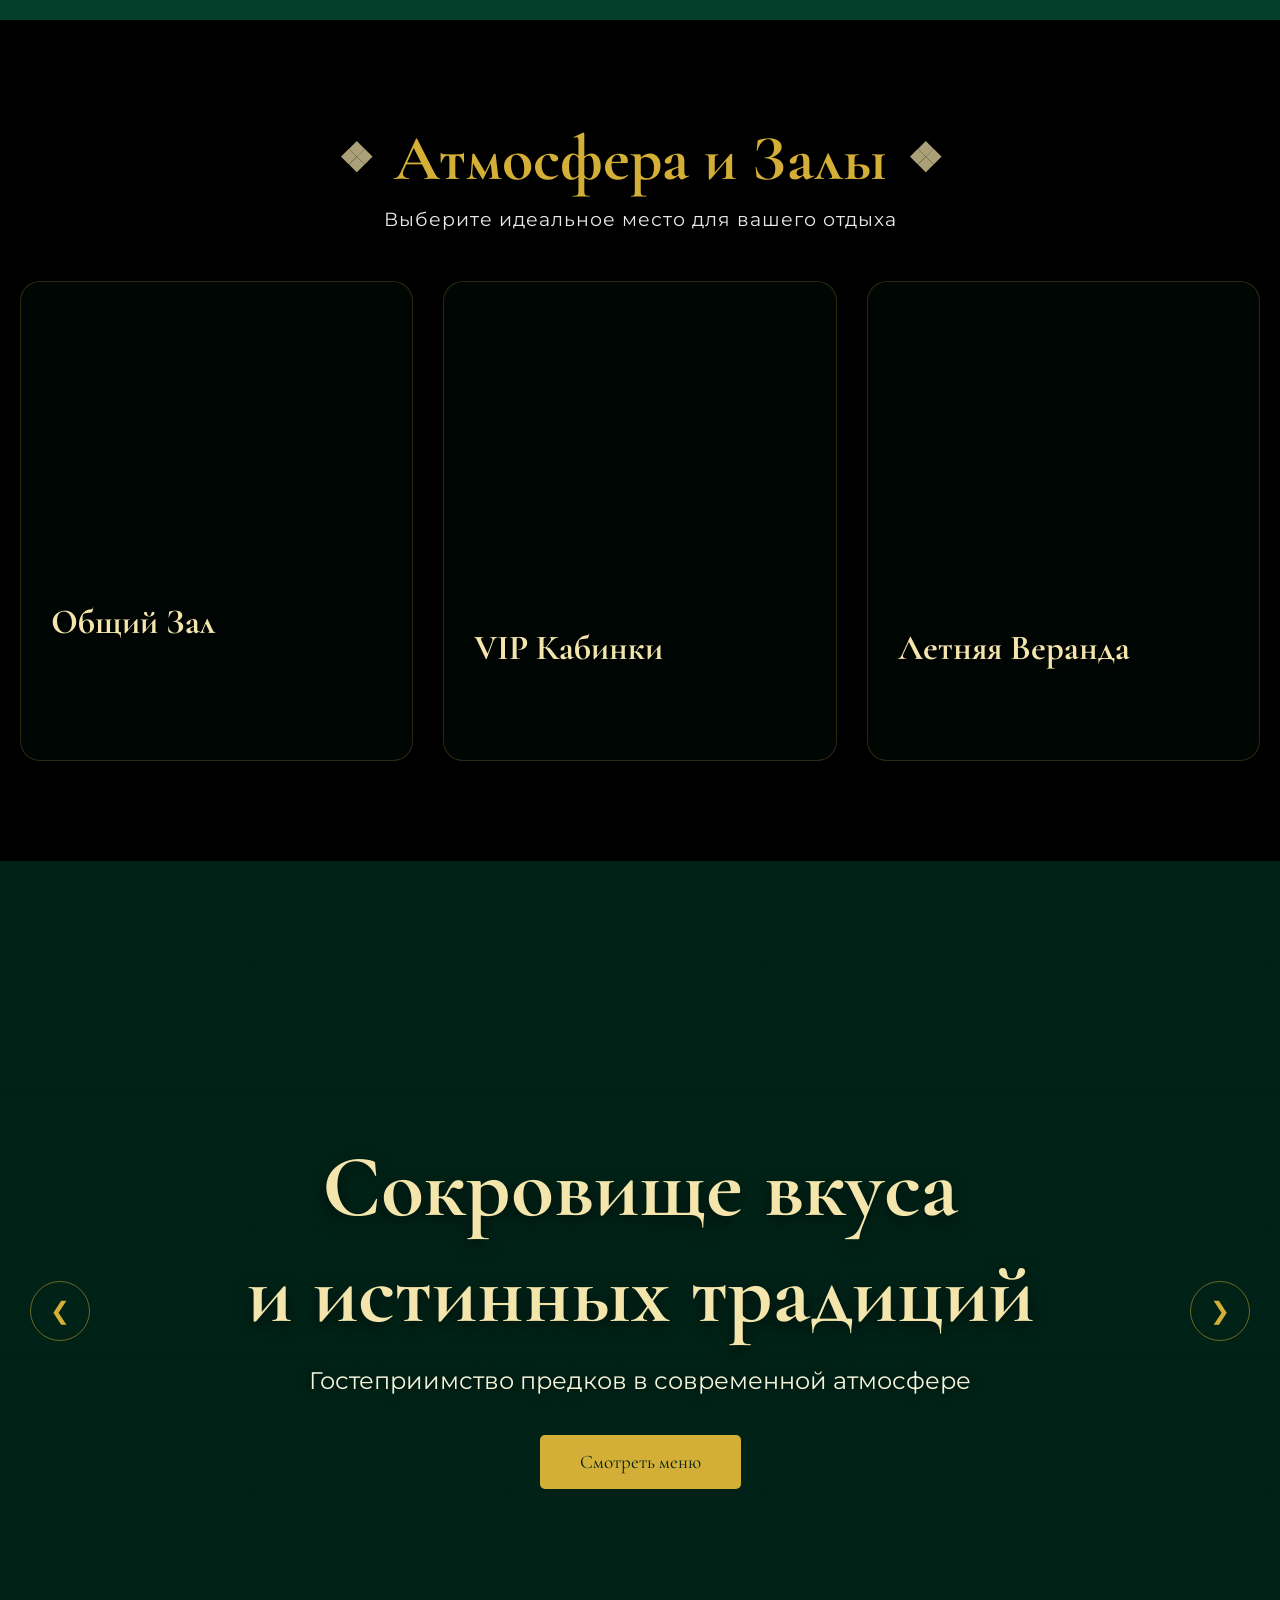
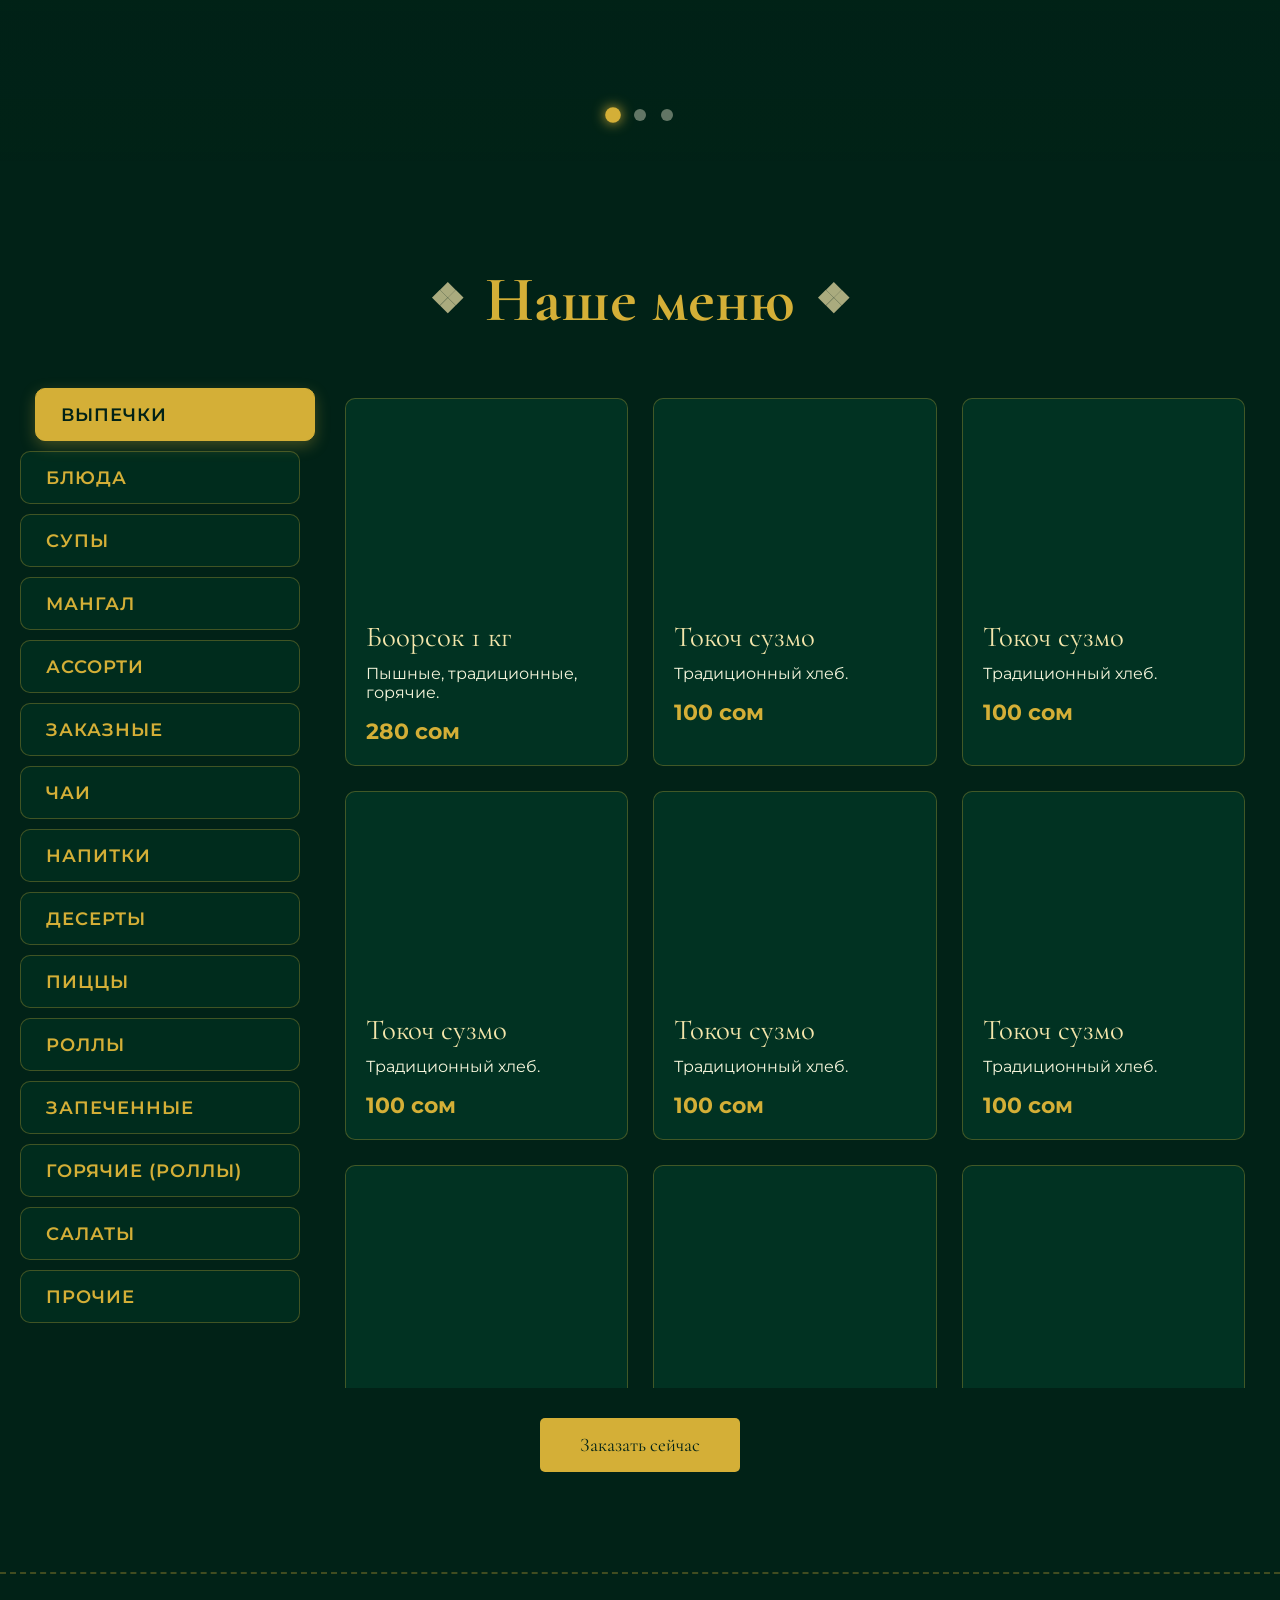
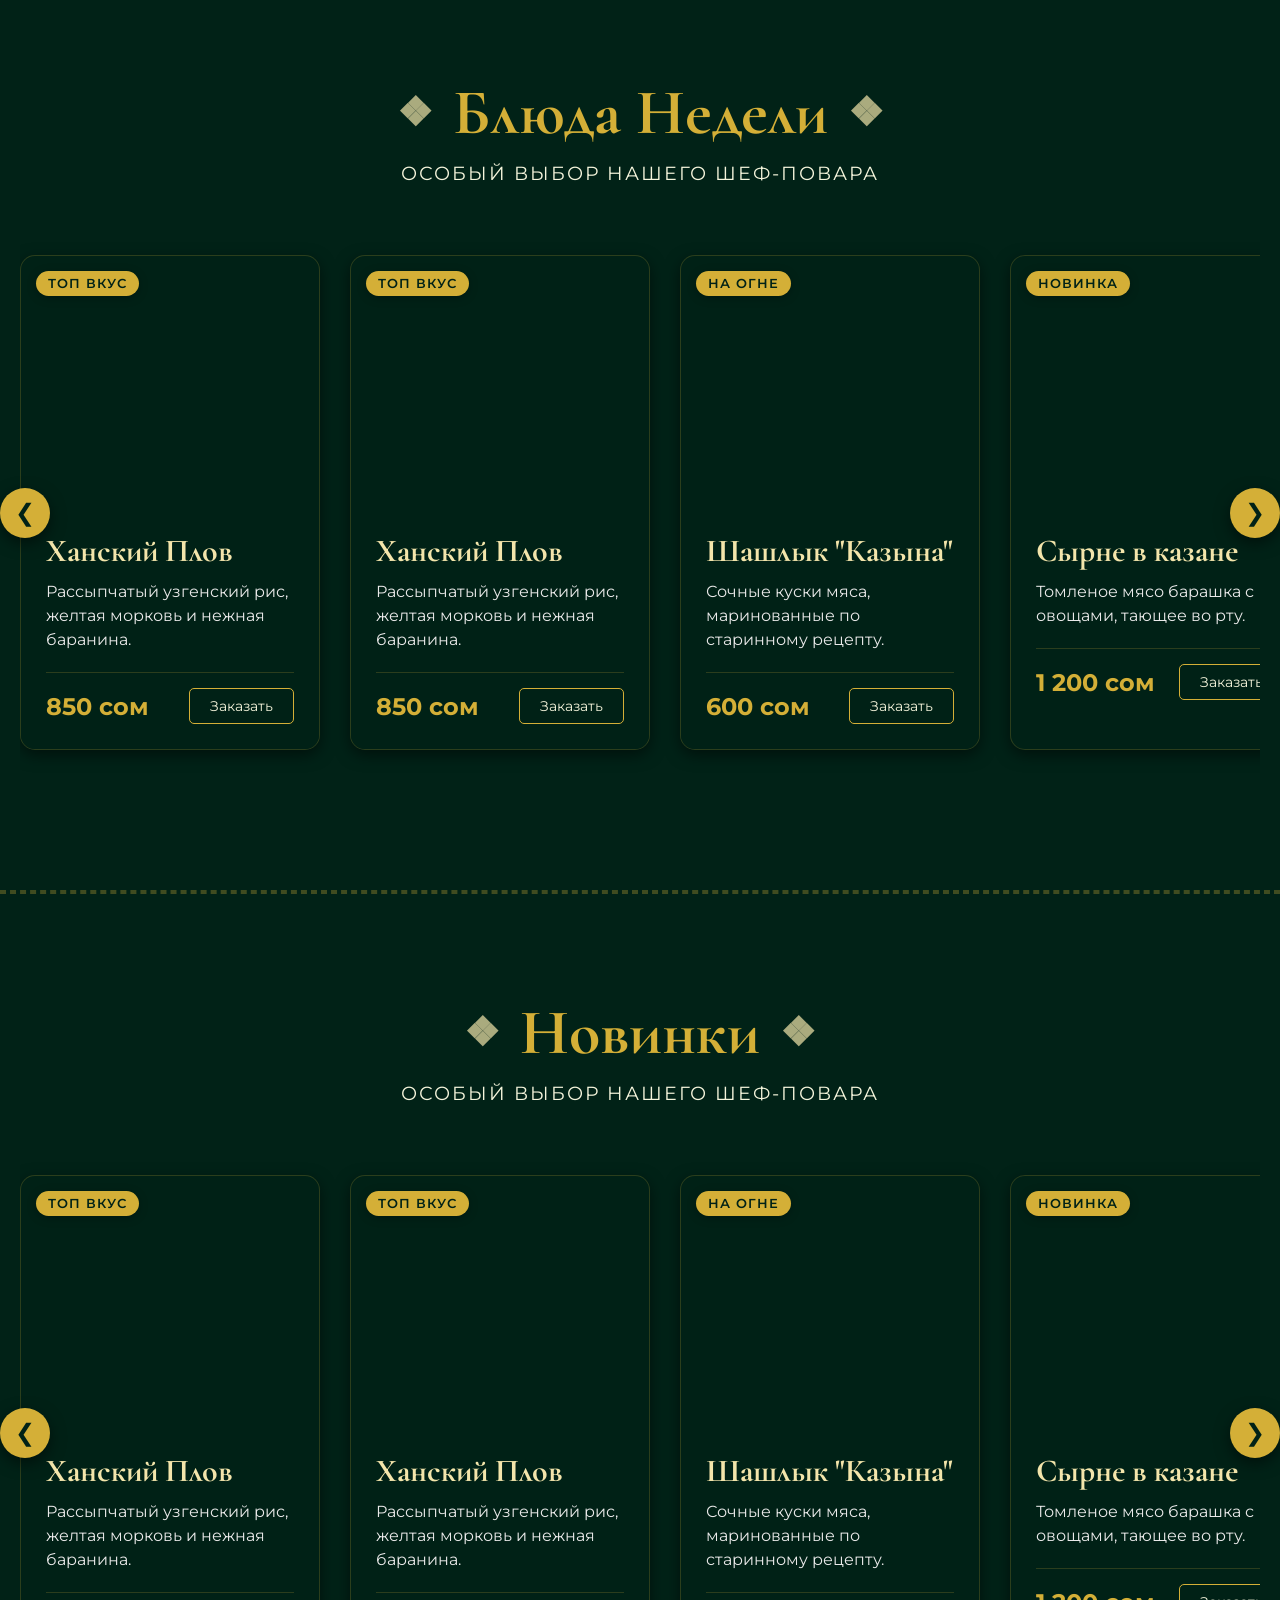
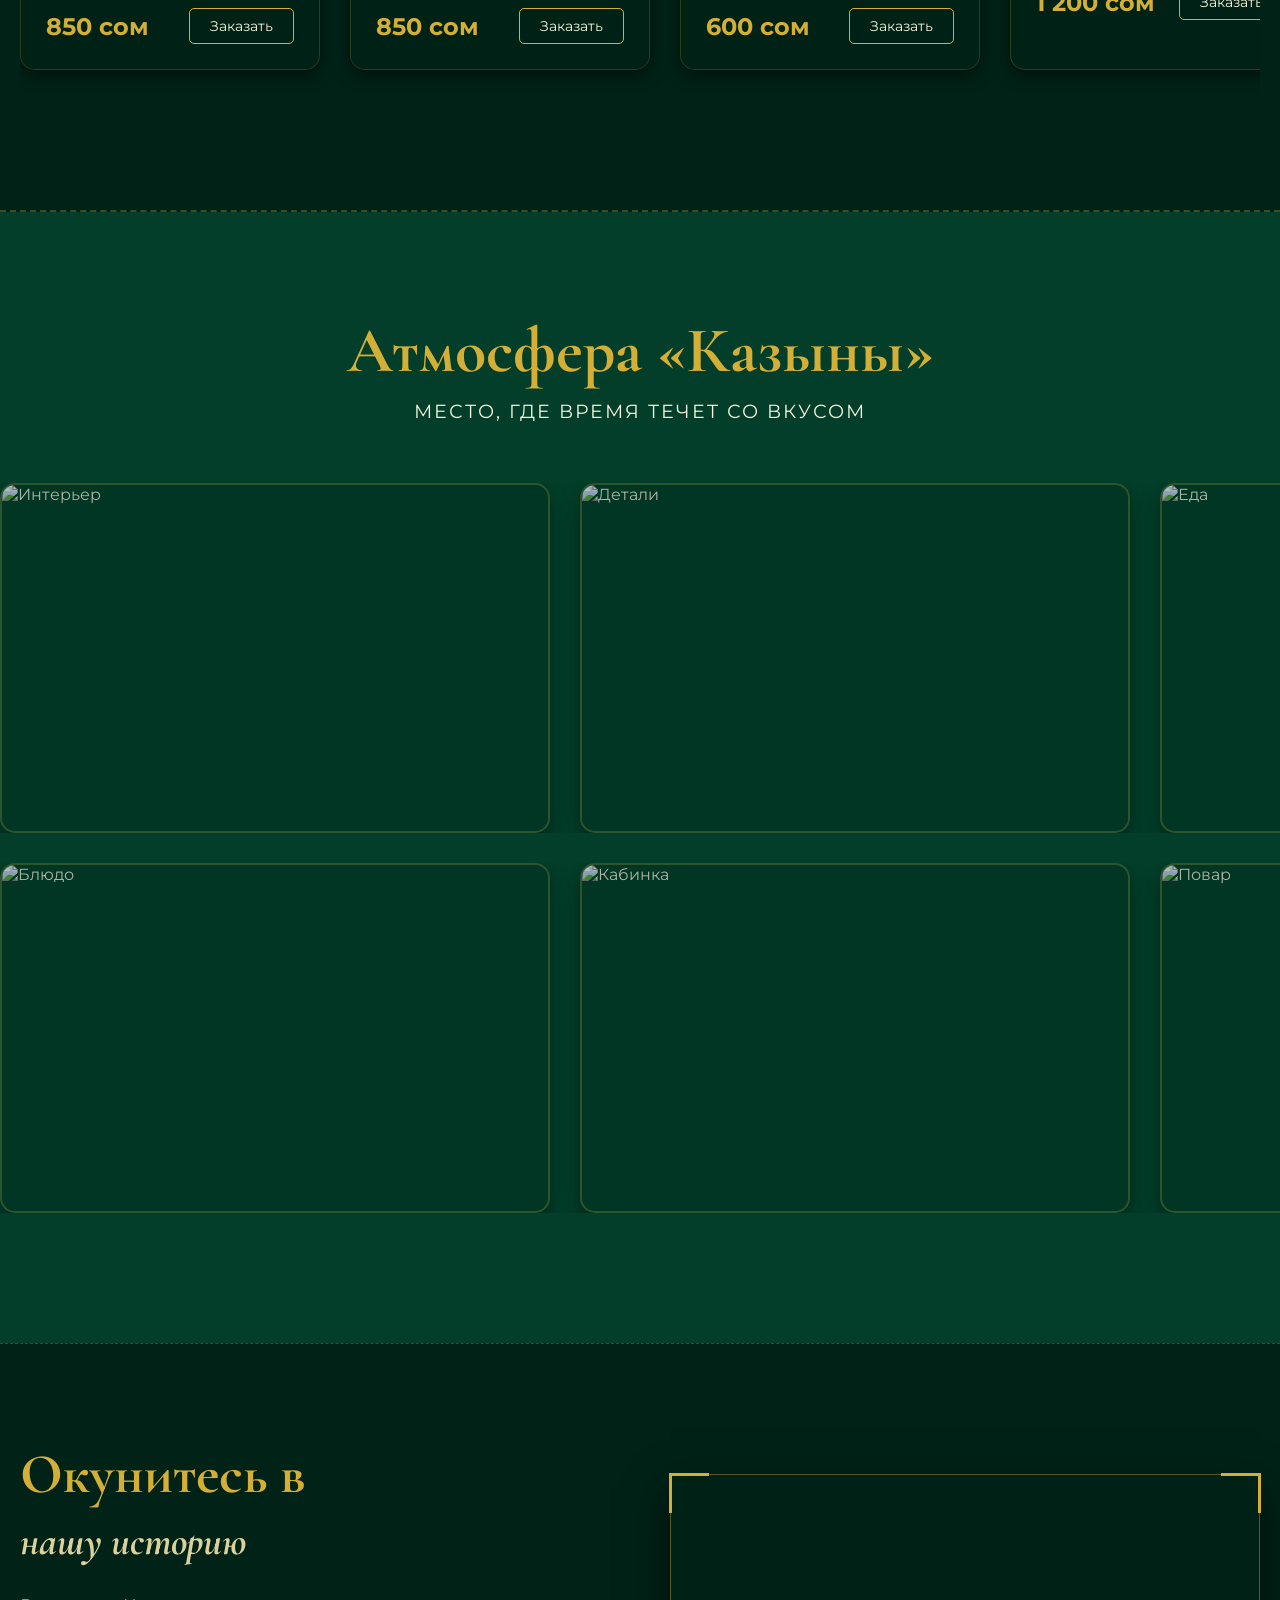
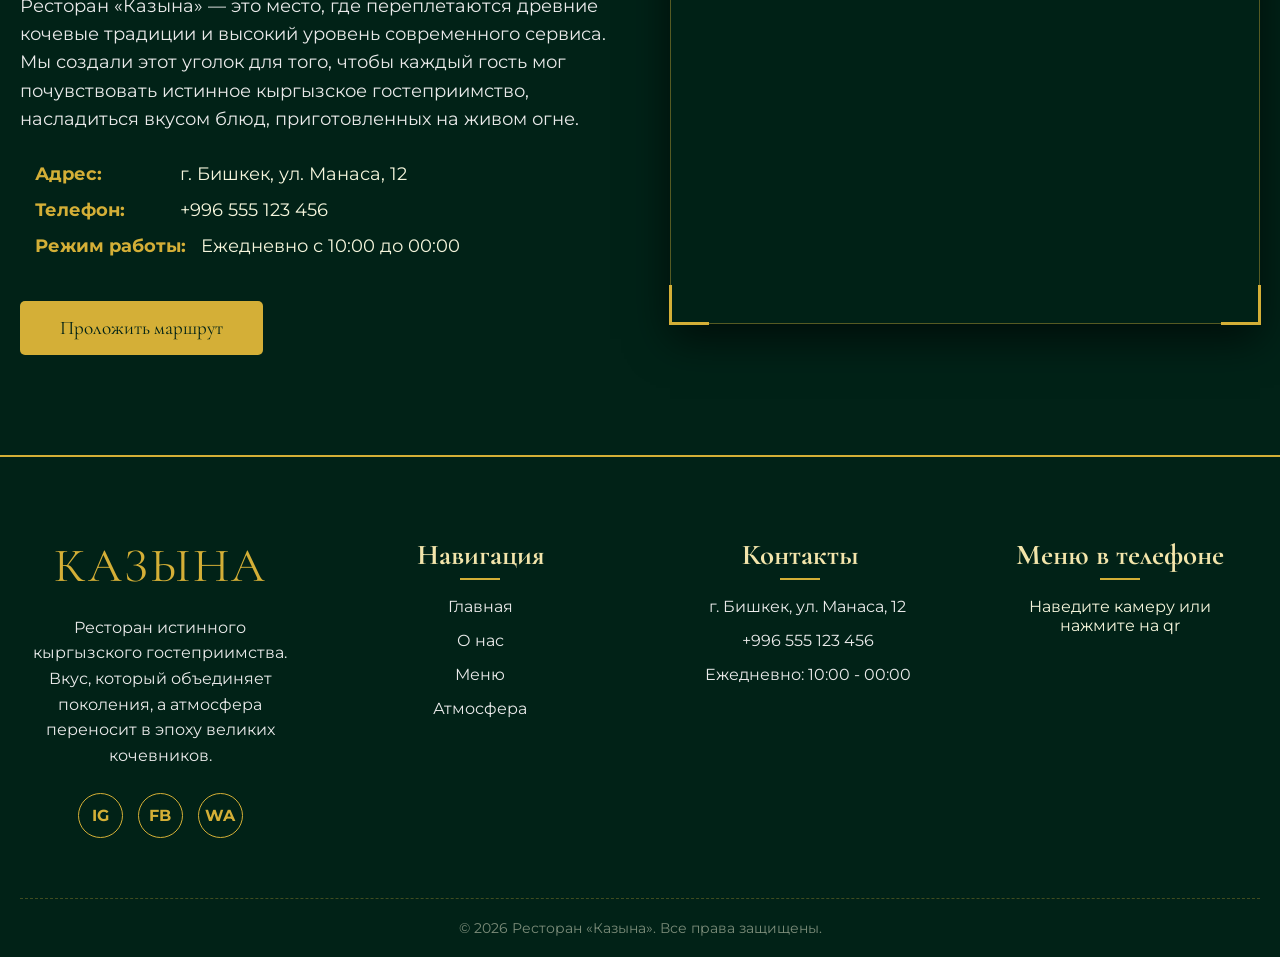
==== commit 3dd773c8: "style qr menu" ====
--- a/index.html
+++ b/index.html
@@ -876,9 +876,9 @@
 
             <div class="footer-col contacts-col">
                 <h3>Контакты</h3>
-                <p><span>📍</span> г. Бишкек, ул. Манаса, 12</p>
-                <p><span>📞</span> +996 555 123 456</p>
-                <p><span>⏰</span> Ежедневно: 10:00 - 00:00</p>
+                <p><span></span> г. Бишкек, ул. Манаса, 12</p>
+                <p><span></span> +996 555 123 456</p>
+                <p><span></span> Ежедневно: 10:00 - 00:00</p>
             </div>
 
            <div class="footer-col qr-col">
--- a/main.css
+++ b/main.css
@@ -11,10 +11,13 @@
 }
 
 * {
+
     margin: 0;
     padding: 0;
     box-sizing: border-box;
-    cursor: url('data:image/svg+xml;utf8,<svg xmlns="http://www.w3.org/2000/svg" width="24" height="24" viewBox="0 0 24 24" fill="none" stroke="%23D4AF37" stroke-width="2"><circle cx="12" cy="12" r="6"/><path d="M12 2v4M12 18v4M2 12h4M18 12h4"/></svg>') 12 12, auto;
+    
+    cursor: url('data:image/svg+xml;utf8,<svg xmlns="http://www.w3.org/2000/svg" width="40" height="40" viewBox="0 0 40 40"><text x="11" y="28" font-size="32" fill="rgba(0,0,0,0.5)" transform="rotate(-20, 20, 20)">⚜</text><text x="10" y="26" font-size="32" fill="%23D4AF37" transform="rotate(-20, 20, 20)">⚜</text></svg>') 12 8, auto;
+
 }
 
 
@@ -114,9 +117,9 @@
     position: absolute;
     color: var(--gold);
     font-family: var(--font-title);
-    font-size: 4rem;
+    font-size: 12rem;
     opacity: 0;
-    animation: floatBg 15s linear infinite;
+    animation: floatBg 10s linear infinite;
 }
 .pattern:nth-child(1) { left: 10%; animation-duration: 20s; animation-delay: 0s; }
 .pattern:nth-child(2) { left: 30%; animation-duration: 16s; animation-delay: -5s; font-size: 3rem; }
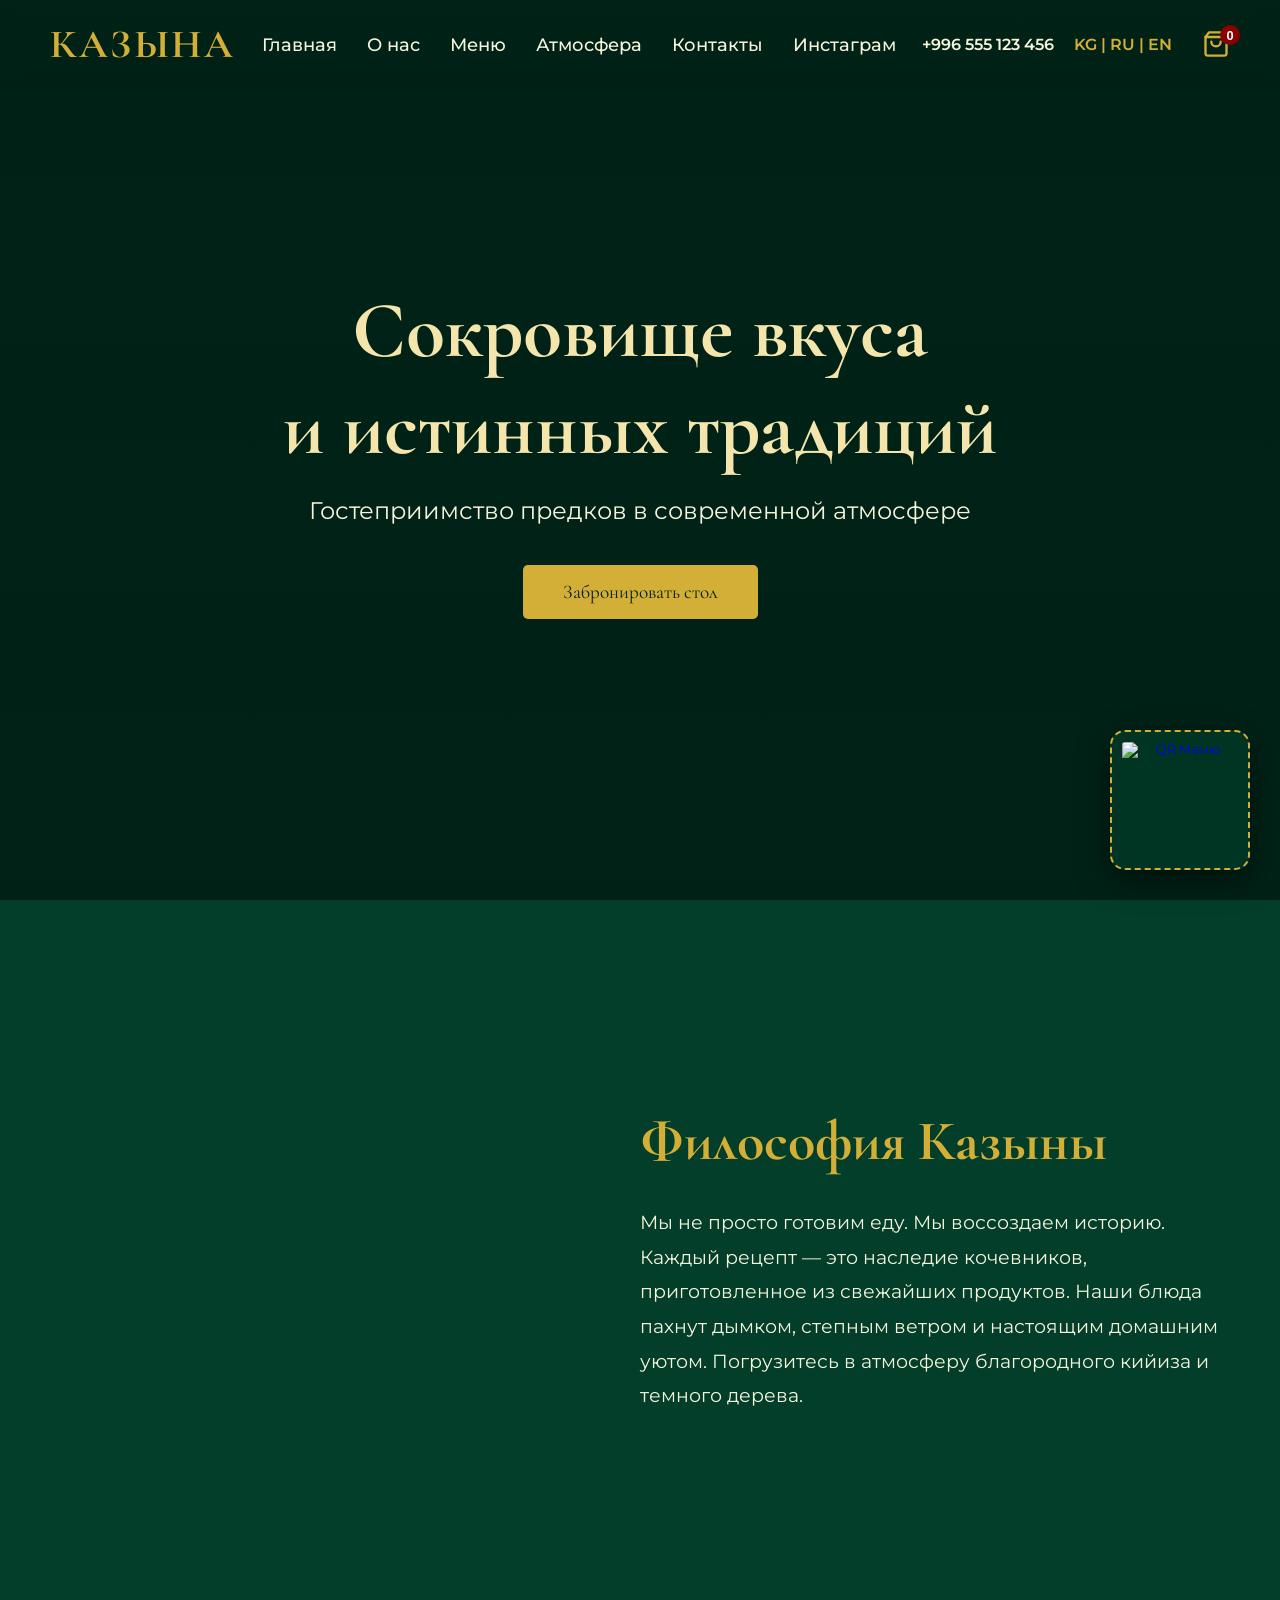
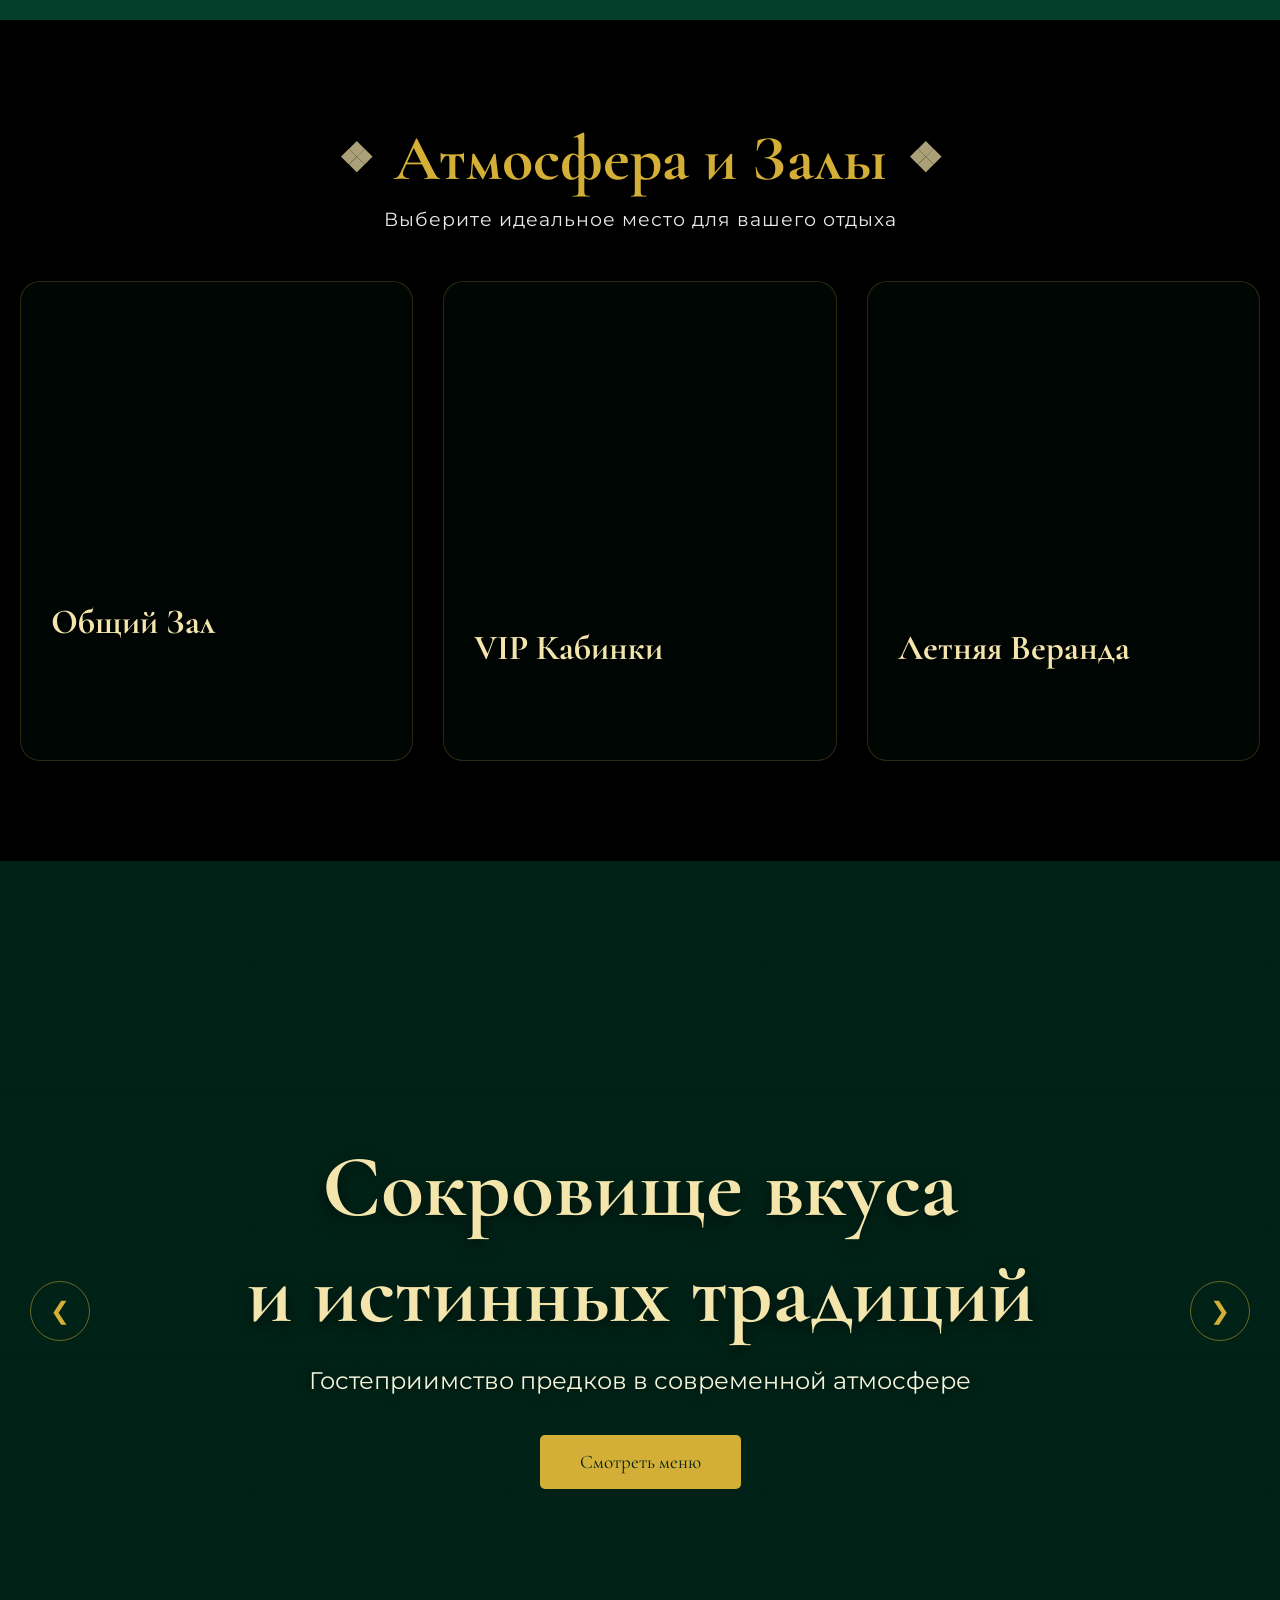
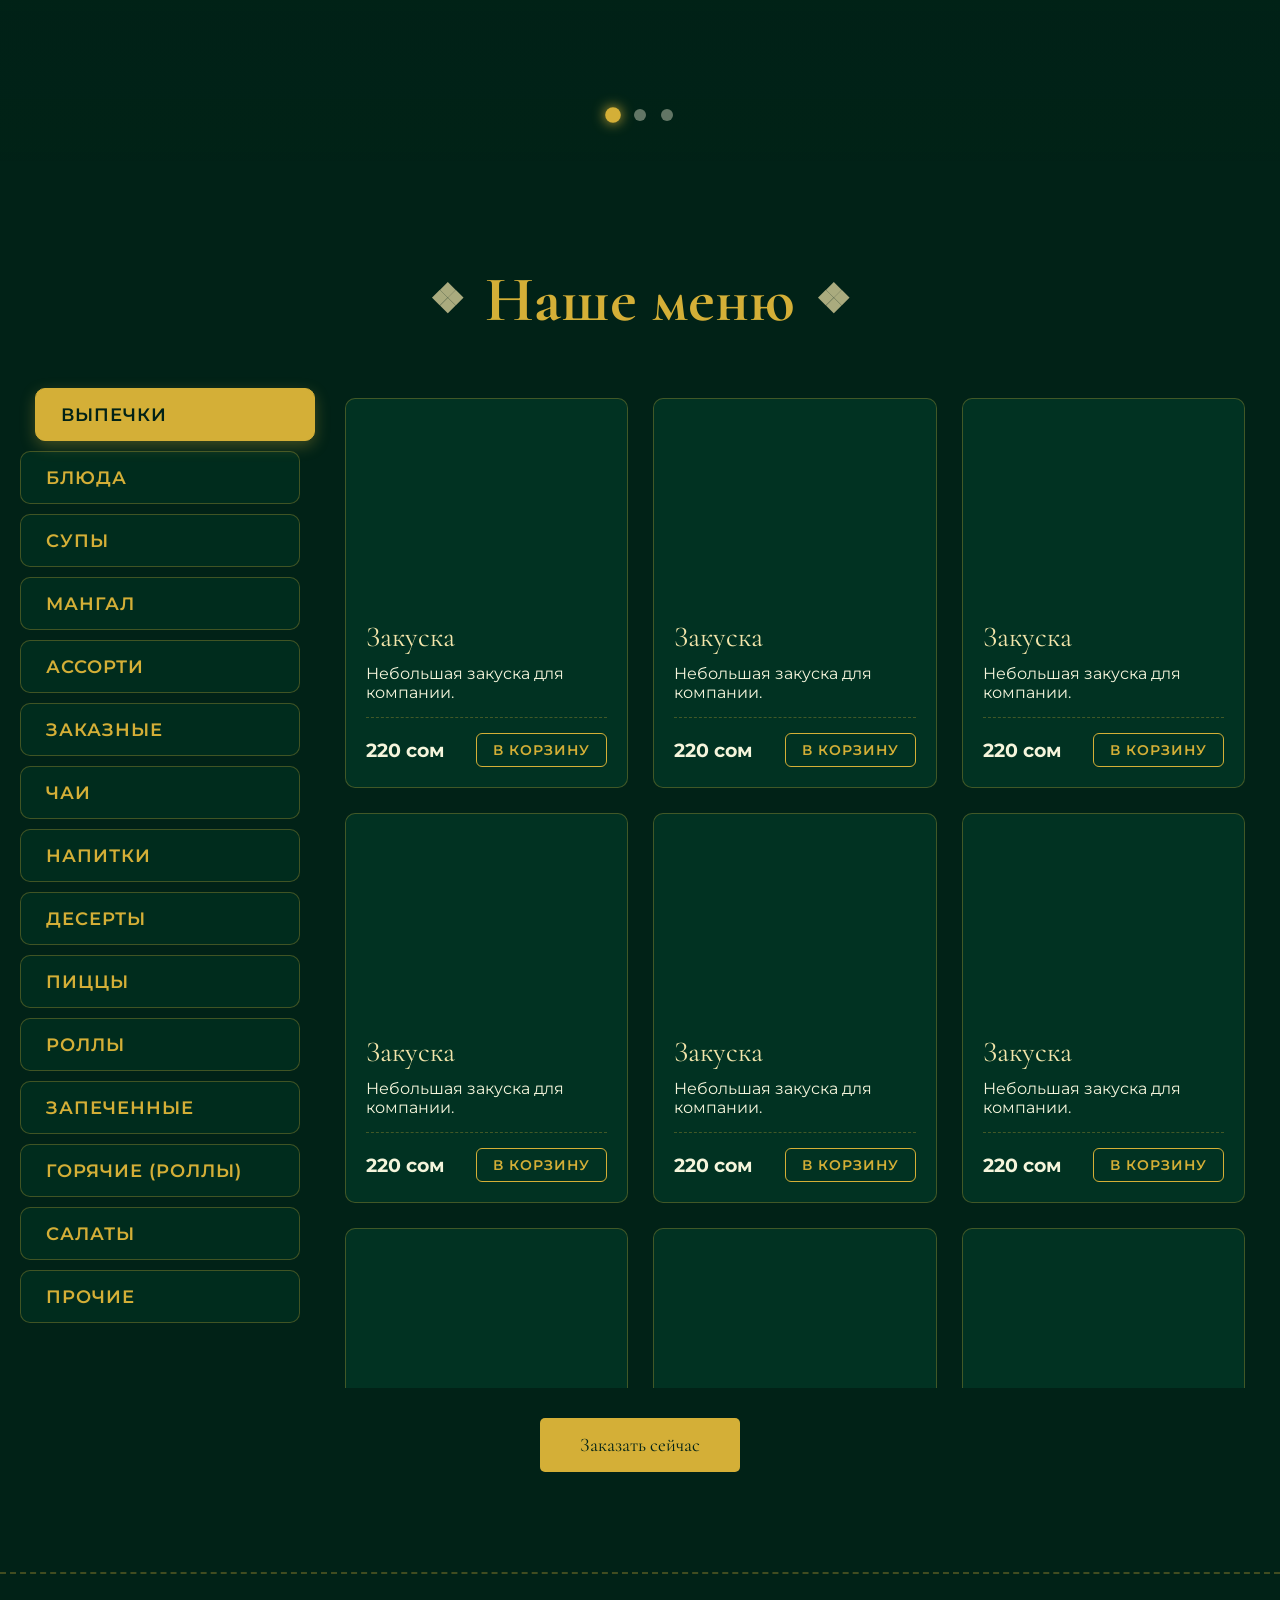
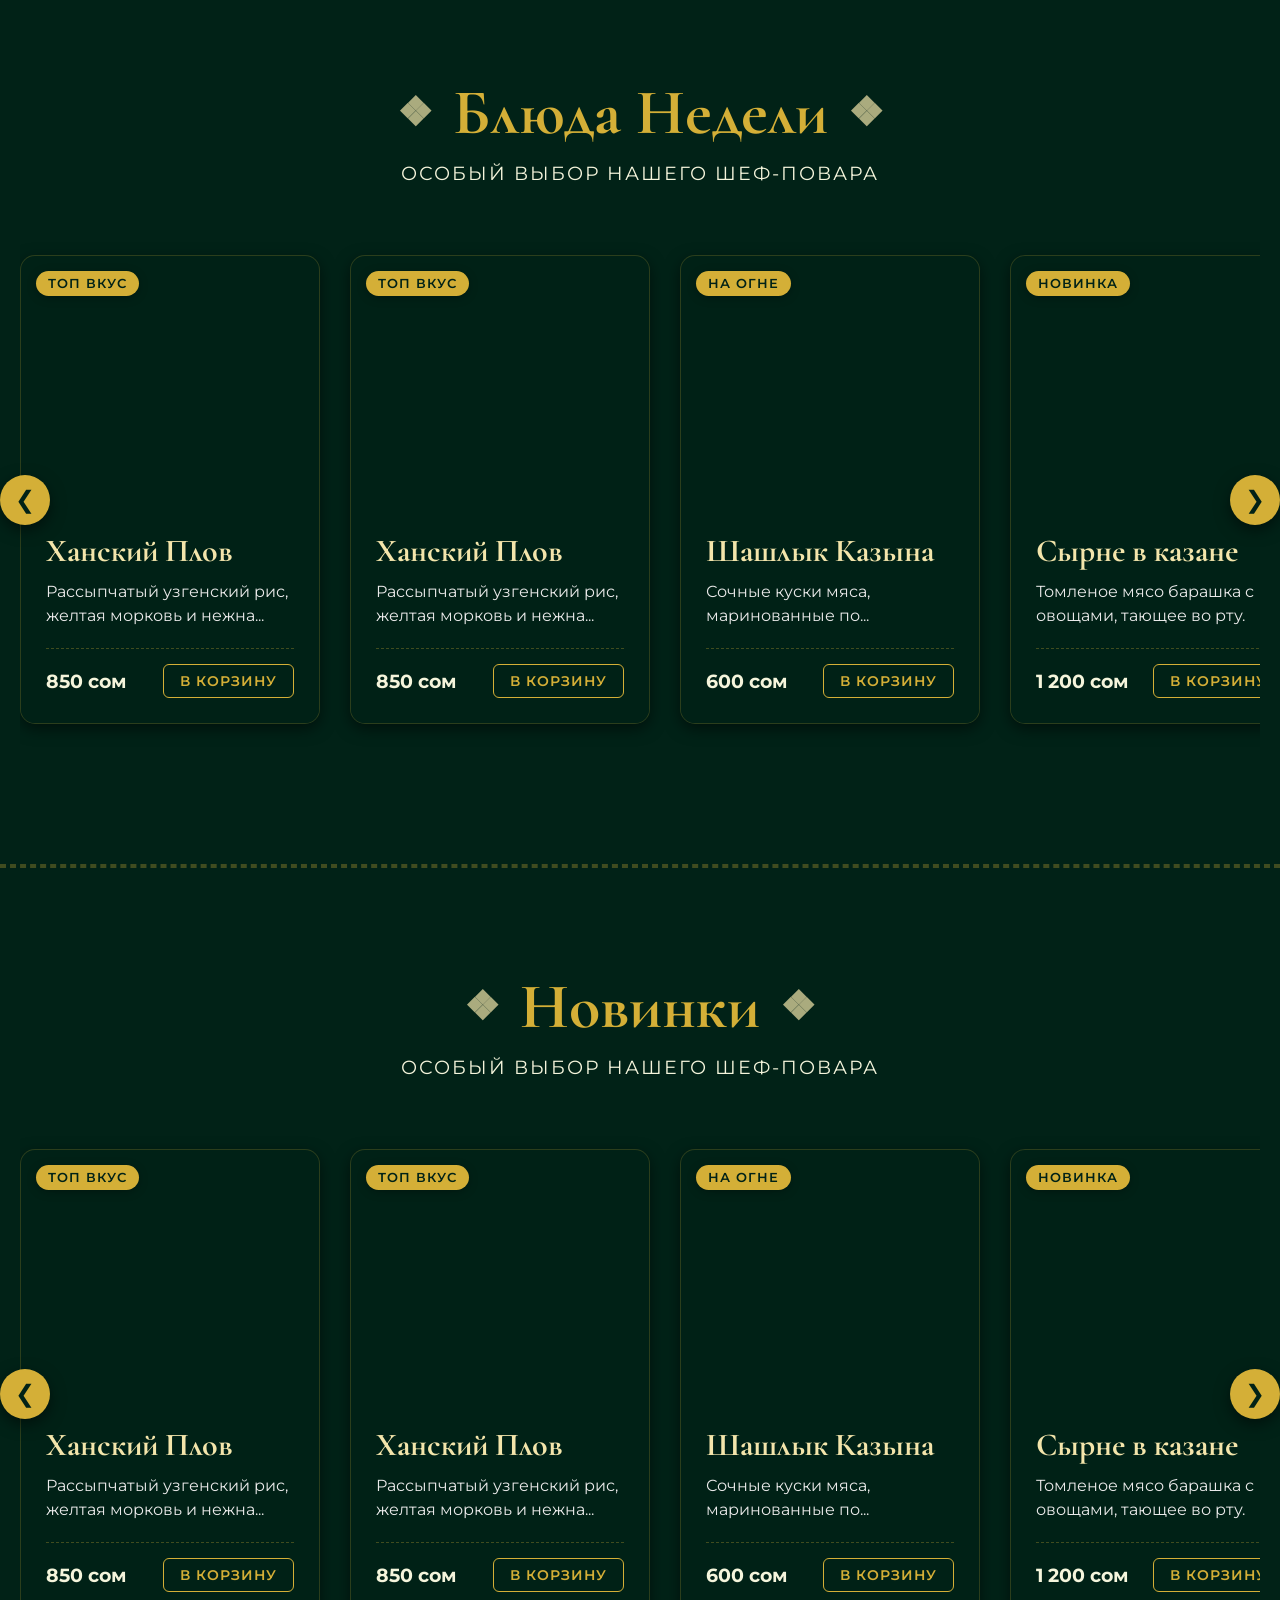
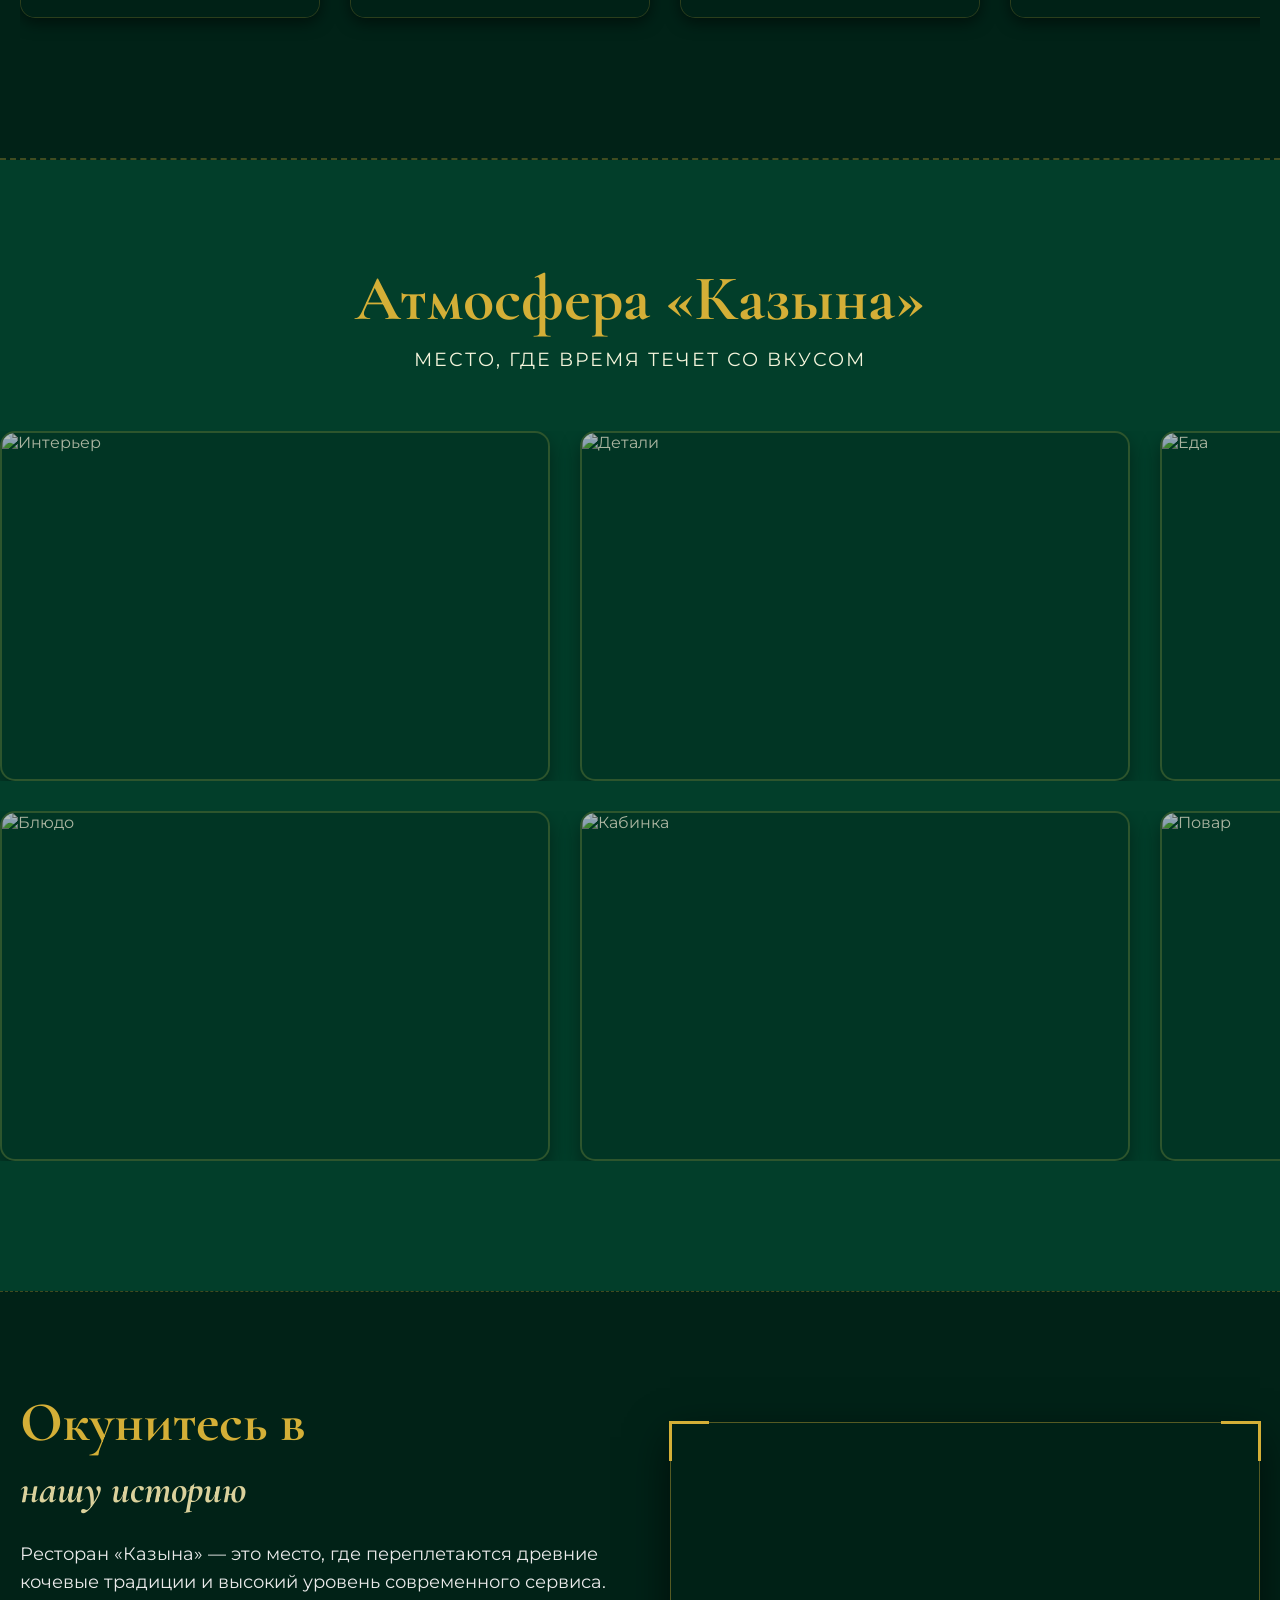
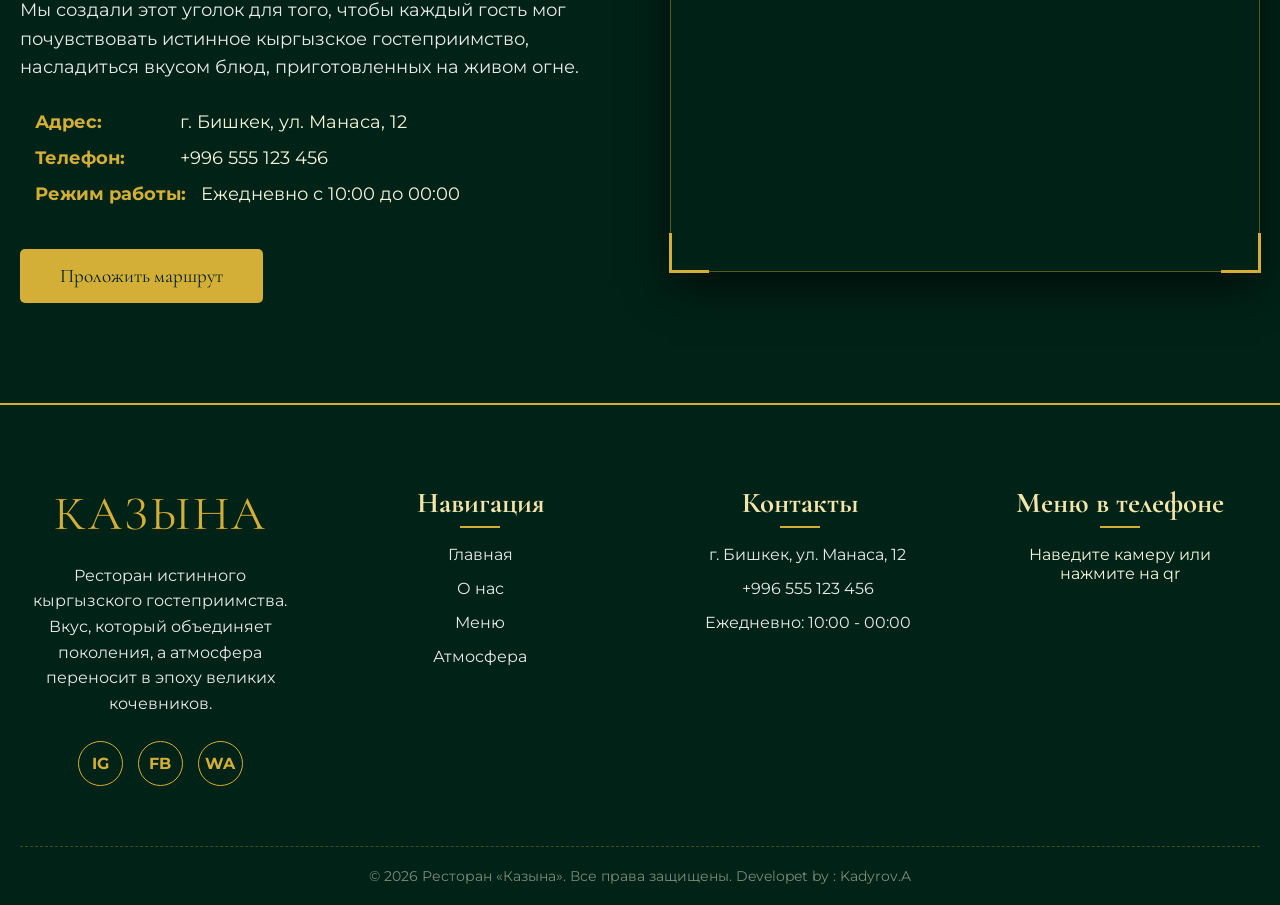
==== commit 5ab76d46: "Карзина" ====
--- a/index.html
+++ b/index.html
@@ -23,6 +23,8 @@
     <div class="pattern">✥</div>
 </div>
 
+
+
 <header class="main-header">
     <a href="#" class="logo">КАЗЫНА</a>
     
@@ -32,20 +34,44 @@
         <a href="#menu">Меню</a>
         <a href="#atmosphere">Атмосфера</a>
         <a href="#contacts">Контакты</a>
+        <a href="https://www.instagram.com/kazyna_manas?igsh=MWE5bHZtOWJ4Y3FsYg%3D%3D">Инстаграм</a>
     </nav>
 
-    <div class="desktop-contacts">
-        <span class="phone">+996 555 123 456</span>
-        <span class="lang">KG | RU | EN</span>
-    </div>
-
-    <input type="checkbox" id="menu-toggle" class="menu-checkbox">
+    <div class="header-right-section">
+        
+        <div class="desktop-contacts">
+            <span class="phone">+996 555 123 456</span>
+            <span class="lang">KG | RU | EN</span>
+        </div>
+
+        <input type="checkbox" id="menu-toggle" class="menu-checkbox">
+        
+        <div class="header-controls">
+            <div class="header-actions">
+                <button class="cart-toggle-btn" id="cartOpenBtn">
+                    <svg width="28" height="28" viewBox="0 0 24 24" fill="none" stroke="currentColor" stroke-width="2" stroke-linecap="round" stroke-linejoin="round">
+                        <path d="M6 2L3 6v14a2 2 0 0 0 2 2h14a2 2 0 0 0 2-2V6l-3-4z"></path>
+                        <line x1="3" y1="6" x2="21" y2="6"></line>
+                        <path d="M16 10a4 4 0 0 1-8 0"></path>
+                    </svg>
+                    <span class="cart-badge" id="cartBadge">0</span>
+                </button>
+            </div>
+
+            <label for="menu-toggle" class="hamburger">
+                <span class="line line1"></span>
+                <span class="line line2"></span>
+                <span class="line line3"></span>
+            </label>
+        </div>
+
+    </div>
+
+
     
-    <label for="menu-toggle" class="hamburger">
-        <span class="line line1"></span>
-        <span class="line line2"></span>
-        <span class="line line3"></span>
-    </label>
+
+
+
 
     <div class="mobile-overlay">
         <nav class="mobile-nav">
@@ -61,6 +87,12 @@
         </div>
     </div>
 </header>
+
+
+
+
+
+
 
 <section class="hero">
     <h1>Сокровище вкуса<br>и истинных традиций</h1>
@@ -216,322 +248,554 @@
             <div class="menu-content content1">
                 
                 <div class="dish-card">
-                    <div class="dish-img" style="background-image: url('https://images.unsplash.com/photo-1576867757603-05b134ebc379?ixlib=rb-1.2.1&auto=format&fit=crop&w=800&q=80');"></div>
-                    <div class="dish-info">
-                        <div class="dish-title">Боорсок 1 кг</div>
-                        <p>Пышные, традиционные, горячие.</p>
-                        <div class="dish-price">280 сом</div>
-                    </div>
-                </div>
-
+                    <div class="dish-img" style="background-image: url('https://images.unsplash.com/photo-1529042410759-befb1204b468?ixlib=rb-1.2.1&auto=format&fit=crop&w=800&q=80');"></div>
+                    <div class="dish-info">
+                        <div class="dish-title">Закуска</div>
+                        <p>Небольшая закуска для компании.</p>
+                        
+                        <div class="special-bottom">
+                            <span class="special-price">220 сом</span>
+                            <button class="special-btn add-to-cart-btn" 
+                                    data-name="Закуска" 
+                                    data-price="220" 
+                                    data-img="https://images.unsplash.com/photo-1512058564366-c9e3f1d4b2b4?ixlib=rb-1.2.1&auto=format&fit=crop&w=800&q=80">
+                                В корзину
+                            </button>
+                        </div>
+                        
+                    </div>
+                </div>
+
+                <div class="dish-card">
+                    <div class="dish-img" style="background-image: url('https://images.unsplash.com/photo-1529042410759-befb1204b468?ixlib=rb-1.2.1&auto=format&fit=crop&w=800&q=80');"></div>
+                    <div class="dish-info">
+                        <div class="dish-title">Закуска</div>
+                        <p>Небольшая закуска для компании.</p>
+                        
+                        <div class="special-bottom">
+                            <span class="special-price">220 сом</span>
+                            <button class="special-btn add-to-cart-btn" 
+                                    data-name="Закуска" 
+                                    data-price="220" 
+                                    data-img="https://images.unsplash.com/photo-1512058564366-c9e3f1d4b2b4?ixlib=rb-1.2.1&auto=format&fit=crop&w=800&q=80">
+                                В корзину
+                            </button>
+                        </div>
+                        
+                    </div>
+                </div>
+
+                <div class="dish-card">
+                    <div class="dish-img" style="background-image: url('https://images.unsplash.com/photo-1529042410759-befb1204b468?ixlib=rb-1.2.1&auto=format&fit=crop&w=800&q=80');"></div>
+                    <div class="dish-info">
+                        <div class="dish-title">Закуска</div>
+                        <p>Небольшая закуска для компании.</p>
+                        
+                        <div class="special-bottom">
+                            <span class="special-price">220 сом</span>
+                            <button class="special-btn add-to-cart-btn" 
+                                    data-name="Закуска" 
+                                    data-price="220" 
+                                    data-img="https://images.unsplash.com/photo-1512058564366-c9e3f1d4b2b4?ixlib=rb-1.2.1&auto=format&fit=crop&w=800&q=80">
+                                В корзину
+                            </button>
+                        </div>
+                        
+                    </div>
+                </div>
+
+                <div class="dish-card">
+                    <div class="dish-img" style="background-image: url('https://images.unsplash.com/photo-1529042410759-befb1204b468?ixlib=rb-1.2.1&auto=format&fit=crop&w=800&q=80');"></div>
+                    <div class="dish-info">
+                        <div class="dish-title">Закуска</div>
+                        <p>Небольшая закуска для компании.</p>
+                        
+                        <div class="special-bottom">
+                            <span class="special-price">220 сом</span>
+                            <button class="special-btn add-to-cart-btn" 
+                                    data-name="Закуска" 
+                                    data-price="220" 
+                                    data-img="https://images.unsplash.com/photo-1512058564366-c9e3f1d4b2b4?ixlib=rb-1.2.1&auto=format&fit=crop&w=800&q=80">
+                                В корзину
+                            </button>
+                        </div>
+                        
+                    </div>
+                </div>
+
+                <div class="dish-card">
+                    <div class="dish-img" style="background-image: url('https://images.unsplash.com/photo-1529042410759-befb1204b468?ixlib=rb-1.2.1&auto=format&fit=crop&w=800&q=80');"></div>
+                    <div class="dish-info">
+                        <div class="dish-title">Закуска</div>
+                        <p>Небольшая закуска для компании.</p>
+                        
+                        <div class="special-bottom">
+                            <span class="special-price">220 сом</span>
+                            <button class="special-btn add-to-cart-btn" 
+                                    data-name="Закуска" 
+                                    data-price="220" 
+                                    data-img="https://images.unsplash.com/photo-1512058564366-c9e3f1d4b2b4?ixlib=rb-1.2.1&auto=format&fit=crop&w=800&q=80">
+                                В корзину
+                            </button>
+                        </div>
+                        
+                    </div>
+                </div>
+
+                <div class="dish-card">
+                    <div class="dish-img" style="background-image: url('https://images.unsplash.com/photo-1529042410759-befb1204b468?ixlib=rb-1.2.1&auto=format&fit=crop&w=800&q=80');"></div>
+                    <div class="dish-info">
+                        <div class="dish-title">Закуска</div>
+                        <p>Небольшая закуска для компании.</p>
+                        
+                        <div class="special-bottom">
+                            <span class="special-price">220 сом</span>
+                            <button class="special-btn add-to-cart-btn" 
+                                    data-name="Закуска" 
+                                    data-price="220" 
+                                    data-img="https://images.unsplash.com/photo-1512058564366-c9e3f1d4b2b4?ixlib=rb-1.2.1&auto=format&fit=crop&w=800&q=80">
+                                В корзину
+                            </button>
+                        </div>
+                        
+                    </div>
+                </div>
+
+                <div class="dish-card">
+                    <div class="dish-img" style="background-image: url('https://images.unsplash.com/photo-1529042410759-befb1204b468?ixlib=rb-1.2.1&auto=format&fit=crop&w=800&q=80');"></div>
+                    <div class="dish-info">
+                        <div class="dish-title">Закуска</div>
+                        <p>Небольшая закуска для компании.</p>
+                        
+                        <div class="special-bottom">
+                            <span class="special-price">220 сом</span>
+                            <button class="special-btn add-to-cart-btn" 
+                                    data-name="Закуска" 
+                                    data-price="220" 
+                                    data-img="https://images.unsplash.com/photo-1512058564366-c9e3f1d4b2b4?ixlib=rb-1.2.1&auto=format&fit=crop&w=800&q=80">
+                                В корзину
+                            </button>
+                        </div>
+                        
+                    </div>
+                </div>
+
+                <div class="dish-card">
+                    <div class="dish-img" style="background-image: url('https://images.unsplash.com/photo-1529042410759-befb1204b468?ixlib=rb-1.2.1&auto=format&fit=crop&w=800&q=80');"></div>
+                    <div class="dish-info">
+                        <div class="dish-title">Закуска</div>
+                        <p>Небольшая закуска для компании.</p>
+                        
+                        <div class="special-bottom">
+                            <span class="special-price">220 сом</span>
+                            <button class="special-btn add-to-cart-btn" 
+                                    data-name="Закуска" 
+                                    data-price="220" 
+                                    data-img="https://images.unsplash.com/photo-1512058564366-c9e3f1d4b2b4?ixlib=rb-1.2.1&auto=format&fit=crop&w=800&q=80">
+                                В корзину
+                            </button>
+                        </div>
+                        
+                    </div>
+                </div>
+
+                <div class="dish-card">
+                    <div class="dish-img" style="background-image: url('https://images.unsplash.com/photo-1529042410759-befb1204b468?ixlib=rb-1.2.1&auto=format&fit=crop&w=800&q=80');"></div>
+                    <div class="dish-info">
+                        <div class="dish-title">Закуска</div>
+                        <p>Небольшая закуска для компании.</p>
+                        
+                        <div class="special-bottom">
+                            <span class="special-price">220 сом</span>
+                            <button class="special-btn add-to-cart-btn" 
+                                    data-name="Закуска" 
+                                    data-price="220" 
+                                    data-img="https://images.unsplash.com/photo-1512058564366-c9e3f1d4b2b4?ixlib=rb-1.2.1&auto=format&fit=crop&w=800&q=80">
+                                В корзину
+                            </button>
+                        </div>
+                        
+                    </div>
+                </div>
+
+                <div class="dish-card">
+                    <div class="dish-img" style="background-image: url('https://images.unsplash.com/photo-1529042410759-befb1204b468?ixlib=rb-1.2.1&auto=format&fit=crop&w=800&q=80');"></div>
+                    <div class="dish-info">
+                        <div class="dish-title">Закуска</div>
+                        <p>Небольшая закуска для компании.</p>
+                        
+                        <div class="special-bottom">
+                            <span class="special-price">220 сом</span>
+                            <button class="special-btn add-to-cart-btn" 
+                                    data-name="Закуска" 
+                                    data-price="220" 
+                                    data-img="https://images.unsplash.com/photo-1512058564366-c9e3f1d4b2b4?ixlib=rb-1.2.1&auto=format&fit=crop&w=800&q=80">
+                                В корзину
+                            </button>
+                        </div>
+                        
+                    </div>
+                </div>
+
+                <div class="dish-card">
+                    <div class="dish-img" style="background-image: url('https://images.unsplash.com/photo-1529042410759-befb1204b468?ixlib=rb-1.2.1&auto=format&fit=crop&w=800&q=80');"></div>
+                    <div class="dish-info">
+                        <div class="dish-title">Закуска</div>
+                        <p>Небольшая закуска для компании.</p>
+                        
+                        <div class="special-bottom">
+                            <span class="special-price">220 сом</span>
+                            <button class="special-btn add-to-cart-btn" 
+                                    data-name="Закуска" 
+                                    data-price="220" 
+                                    data-img="https://images.unsplash.com/photo-1512058564366-c9e3f1d4b2b4?ixlib=rb-1.2.1&auto=format&fit=crop&w=800&q=80">
+                                В корзину
+                            </button>
+                        </div>
+                        
+                    </div>
+                </div>
+
+                <div class="dish-card">
+                    <div class="dish-img" style="background-image: url('https://images.unsplash.com/photo-1529042410759-befb1204b468?ixlib=rb-1.2.1&auto=format&fit=crop&w=800&q=80');"></div>
+                    <div class="dish-info">
+                        <div class="dish-title">Закуска</div>
+                        <p>Небольшая закуска для компании.</p>
+                        
+                        <div class="special-bottom">
+                            <span class="special-price">220 сом</span>
+                            <button class="special-btn add-to-cart-btn" 
+                                    data-name="Закуска" 
+                                    data-price="220" 
+                                    data-img="https://images.unsplash.com/photo-1512058564366-c9e3f1d4b2b4?ixlib=rb-1.2.1&auto=format&fit=crop&w=800&q=80">
+                                В корзину
+                            </button>
+                        </div>
+                        
+                    </div>
+                </div>
+
+                <div class="dish-card">
+                    <div class="dish-img" style="background-image: url('https://images.unsplash.com/photo-1529042410759-befb1204b468?ixlib=rb-1.2.1&auto=format&fit=crop&w=800&q=80');"></div>
+                    <div class="dish-info">
+                        <div class="dish-title">Закуска</div>
+                        <p>Небольшая закуска для компании.</p>
+                        
+                        <div class="special-bottom">
+                            <span class="special-price">220 сом</span>
+                            <button class="special-btn add-to-cart-btn" 
+                                    data-name="Закуска" 
+                                    data-price="220" 
+                                    data-img="https://images.unsplash.com/photo-1529042410759-befb1204b468?ixlib=rb-1.2.1&auto=format&fit=crop&w=800&q=80">
+                                В корзину
+                            </button>
+                        </div>
+                        
+                    </div>
+                </div>
+
+                <div class="dish-card">
+                    <div class="dish-img" style="background-image: url('https://images.unsplash.com/photo-1529042410759-befb1204b468?ixlib=rb-1.2.1&auto=format&fit=crop&w=800&q=80');"></div>
+                    <div class="dish-info">
+                        <div class="dish-title">Закуска</div>
+                        <p>Небольшая закуска для компании.</p>
+                        
+                        <div class="special-bottom">
+                            <span class="special-price">220 сом</span>
+                            <button class="special-btn add-to-cart-btn" 
+                                    data-name="Закуска" 
+                                    data-price="220" 
+                                    data-img="https://images.unsplash.com/photo-1512058564366-c9e3f1d4b2b4?ixlib=rb-1.2.1&auto=format&fit=crop&w=800&q=80">
+                                В корзину
+                            </button>
+                        </div>
+                        
+                    </div>
+                </div>
+                
+            </div>
+            <div class="menu-content content2">
+                <div class="dish-card">
+                    <div class="dish-img" style="background-image: url('https://images.unsplash.com/photo-1512058564366-c9e3f1d4b2b4?ixlib=rb-1.2.1&auto=format&fit=crop&w=800&q=80');"></div>
+                    <div class="dish-info">
+                        <div class="dish-title">Закуска</div>
+                        <p>Небольшая закуска для компании.</p>
+                        
+                        <div class="special-bottom">
+                            <span class="special-price">220 сом</span>
+                            <button class="special-btn add-to-cart-btn" 
+                                    data-name="Закуска" 
+                                    data-price="220" 
+                                    data-img="https://images.unsplash.com/photo-1512058564366-c9e3f1d4b2b4?ixlib=rb-1.2.1&auto=format&fit=crop&w=800&q=80">
+                                В корзину
+                            </button>
+                        </div>
+                        
+                    </div>
+                </div>
+                
+            </div>
+            <div class="menu-content content3">
+                <div class="dish-card">
+                    <div class="dish-img" style="background-image: url('https://images.unsplash.com/photo-1512058564366-c9e3f1d4b2b4?ixlib=rb-1.2.1&auto=format&fit=crop&w=800&q=80');"></div>
+                    <div class="dish-info">
+                        <div class="dish-title">Закуска</div>
+                        <p>Небольшая закуска для компании.</p>
+                        
+                        <div class="special-bottom">
+                            <span class="special-price">220 сом</span>
+                            <button class="special-btn add-to-cart-btn" 
+                                    data-name="Закуска" 
+                                    data-price="220" 
+                                    data-img="https://images.unsplash.com/photo-1512058564366-c9e3f1d4b2b4?ixlib=rb-1.2.1&auto=format&fit=crop&w=800&q=80">
+                                В корзину
+                            </button>
+                        </div>
+                        
+                    </div>
+                </div>
+                
+            </div>
+            <div class="menu-content content4">
+                <div class="dish-card">
+                    <div class="dish-img" style="background-image: url('https://images.unsplash.com/photo-1512058564366-c9e3f1d4b2b4?ixlib=rb-1.2.1&auto=format&fit=crop&w=800&q=80');"></div>
+                    <div class="dish-info">
+                        <div class="dish-title">Закуска</div>
+                        <p>Небольшая закуска для компании.</p>
+                        
+                        <div class="special-bottom">
+                            <span class="special-price">220 сом</span>
+                            <button class="special-btn add-to-cart-btn" 
+                                    data-name="Закуска" 
+                                    data-price="220" 
+                                    data-img="https://images.unsplash.com/photo-1512058564366-c9e3f1d4b2b4?ixlib=rb-1.2.1&auto=format&fit=crop&w=800&q=80">
+                                В корзину
+                            </button>
+                        </div>
+                        
+                    </div>
+                </div>
+            </div>
+            <div class="menu-content content5">
+                <div class="dish-card">
+                    <div class="dish-img" style="background-image: url('https://images.unsplash.com/photo-1512058564366-c9e3f1d4b2b4?ixlib=rb-1.2.1&auto=format&fit=crop&w=800&q=80');"></div>
+                    <div class="dish-info">
+                        <div class="dish-title">Закуска</div>
+                        <p>Небольшая закуска для компании.</p>
+                        
+                        <div class="special-bottom">
+                            <span class="special-price">220 сом</span>
+                            <button class="special-btn add-to-cart-btn" 
+                                    data-name="Закуска" 
+                                    data-price="220" 
+                                    data-img="https://images.unsplash.com/photo-1512058564366-c9e3f1d4b2b4?ixlib=rb-1.2.1&auto=format&fit=crop&w=800&q=80">
+                                В корзину
+                            </button>
+                        </div>
+                        
+                    </div>
+                </div>
+            </div>
+            <div class="menu-content content6">
+                <div class="dish-card">
+                    <div class="dish-img" style="background-image: url('https://images.unsplash.com/photo-1604908176997-125f25cc6f3d?ixlib=rb-1.2.1&auto=format&fit=crop&w=800&q=80');"></div>
+                    <div class="dish-info">
+                        <div class="dish-title">Закуска</div>
+                        <p>Небольшая закуска для компании.</p>
+                        
+                        <div class="special-bottom">
+                            <span class="special-price">220 сом</span>
+                            <button class="special-btn add-to-cart-btn" 
+                                    data-name="Закуска" 
+                                    data-price="220" 
+                                    data-img="https://images.unsplash.com/photo-1512058564366-c9e3f1d4b2b4?ixlib=rb-1.2.1&auto=format&fit=crop&w=800&q=80">
+                                В корзину
+                            </button>
+                        </div>
+                        
+                    </div>
+                </div>
+            </div>
+            <div class="menu-content content7">
+                <div class="dish-card">
+                    <div class="dish-img" style="background-image: url('https://images.unsplash.com/photo-1502301103665-0b95cc738daf?ixlib=rb-1.2.1&auto=format&fit=crop&w=800&q=80');"></div>
+                    <div class="dish-info">
+                        <div class="dish-title">Закуска</div>
+                        <p>Небольшая закуска для компании.</p>
+                        
+                        <div class="special-bottom">
+                            <span class="special-price">220 сом</span>
+                            <button class="special-btn add-to-cart-btn" 
+                                    data-name="Закуска" 
+                                    data-price="220" 
+                                    data-img="https://images.unsplash.com/photo-1512058564366-c9e3f1d4b2b4?ixlib=rb-1.2.1&auto=format&fit=crop&w=800&q=80">
+                                В корзину
+                            </button>
+                        </div>
+                        
+                    </div>
+                </div>
+            </div>
+            <div class="menu-content content8">
+                <div class="dish-card">
+                    <div class="dish-img" style="background-image: url('https://images.unsplash.com/photo-1529042410759-befb1204b468?ixlib=rb-1.2.1&auto=format&fit=crop&w=800&q=80');"></div>
+                    <div class="dish-info">
+                        <div class="dish-title">Закуска</div>
+                        <p>Небольшая закуска для компании.</p>
+                        
+                        <div class="special-bottom">
+                            <span class="special-price">220 сом</span>
+                            <button class="special-btn add-to-cart-btn" 
+                                    data-name="Закуска" 
+                                    data-price="220" 
+                                    data-img="https://images.unsplash.com/photo-1529042410759-befb1204b468?ixlib=rb-1.2.1&auto=format&fit=crop&w=800&q=80">
+                                В корзину
+                            </button>
+                        </div>
+                        
+                    </div>
+                </div>
+            </div>
+            <div class="menu-content content9">
+                <div class="dish-card">
+                    <div class="dish-img" style="background-image: url('https://images.unsplash.com/photo-1529042410759-befb1204b468?ixlib=rb-1.2.1&auto=format&fit=crop&w=800&q=80');"></div>
+                    <div class="dish-info">
+                        <div class="dish-title">Закуска</div>
+                        <p>Небольшая закуска для компании.</p>
+                        
+                        <div class="special-bottom">
+                            <span class="special-price">220 сом</span>
+                            <button class="special-btn add-to-cart-btn" 
+                                    data-name="Закуска" 
+                                    data-price="220" 
+                                    data-img="https://images.unsplash.com/photo-1529042410759-befb1204b468?ixlib=rb-1.2.1&auto=format&fit=crop&w=800&q=80">
+                                В корзину
+                            </button>
+                        </div>
+                        
+                    </div>
+                </div>
+            </div>
+            <div class="menu-content content10">
+                <div class="dish-card">
+                    <div class="dish-img" style="background-image: url('https://images.unsplash.com/photo-1529042410759-befb1204b468?ixlib=rb-1.2.1&auto=format&fit=crop&w=800&q=80');"></div>
+                    <div class="dish-info">
+                        <div class="dish-title">Закуска</div>
+                        <p>Небольшая закуска для компании.</p>
+                        
+                        <div class="special-bottom">
+                            <span class="special-price">220 сом</span>
+                            <button class="special-btn add-to-cart-btn" 
+                                    data-name="Закуска" 
+                                    data-price="220" 
+                                    data-img="https://images.unsplash.com/photo-1529042410759-befb1204b468?ixlib=rb-1.2.1&auto=format&fit=crop&w=800&q=80">
+                                В корзину
+                            </button>
+                        </div>
+                        
+                    </div>
+                </div>
+            </div>
+            <div class="menu-content content11">
+                <div class="dish-card">
+                    <div class="dish-img" style="background-image: url('https://images.unsplash.com/photo-1529042410759-befb1204b468?ixlib=rb-1.2.1&auto=format&fit=crop&w=800&q=80');"></div>
+                    <div class="dish-info">
+                        <div class="dish-title">Закуска</div>
+                        <p>Небольшая закуска для компании.</p>
+                        
+                        <div class="special-bottom">
+                            <span class="special-price">220 сом</span>
+                            <button class="special-btn add-to-cart-btn" 
+                                    data-name="Закуска" 
+                                    data-price="220" 
+                                    data-img="https://images.unsplash.com/photo-1529042410759-befb1204b468?ixlib=rb-1.2.1&auto=format&fit=crop&w=800&q=80">
+                                В корзину
+                            </button>
+                        </div>
+                        
+                    </div>
+                </div>
+            </div>
+            <div class="menu-content content12">
+                <div class="dish-card">
+                    <div class="dish-img" style="background-image: url('https://images.unsplash.com/photo-1529042410759-befb1204b468?ixlib=rb-1.2.1&auto=format&fit=crop&w=800&q=80');"></div>
+                    <div class="dish-info">
+                        <div class="dish-title">Закуска</div>
+                        <p>Небольшая закуска для компании.</p>
+                        
+                        <div class="special-bottom">
+                            <span class="special-price">220 сом</span>
+                            <button class="special-btn add-to-cart-btn" 
+                                    data-name="Закуска" 
+                                    data-price="220" 
+                                    data-img="https://images.unsplash.com/photo-1529042410759-befb1204b468?ixlib=rb-1.2.1&auto=format&fit=crop&w=800&q=80">
+                                В корзину
+                            </button>
+                        </div>
+                        
+                    </div>
+                </div>
+            </div>
+            <div class="menu-content content13">
+                <div class="dish-card">
+                    <div class="dish-img" style="background-image: url('https://images.unsplash.com/photo-1529042410759-befb1204b468?ixlib=rb-1.2.1&auto=format&fit=crop&w=800&q=80');"></div>
+                    <div class="dish-info">
+                        <div class="dish-title">Закуска</div>
+                        <p>Небольшая закуска для компании.</p>
+                        
+                        <div class="special-bottom">
+                            <span class="special-price">220 сом</span>
+                            <button class="special-btn add-to-cart-btn" 
+                                    data-name="Закуска" 
+                                    data-price="220" 
+                                    data-img="https://images.unsplash.com/photo-1529042410759-befb1204b468?ixlib=rb-1.2.1&auto=format&fit=crop&w=800&q=80">
+                                В корзину
+                            </button>
+                        </div>
+                        
+                    </div>
+                </div>
+            </div>
+            <div class="menu-content content14">
+                <div class="dish-card">
+                    <div class="dish-img" style="background-image: url('https://images.unsplash.com/photo-1529042410759-befb1204b468?ixlib=rb-1.2.1&auto=format&fit=crop&w=800&q=80');"></div>
+                    <div class="dish-info">
+                        <div class="dish-title">Закуска</div>
+                        <p>Небольшая закуска для компании.</p>
+                        
+                        <div class="special-bottom">
+                            <span class="special-price">220 сом</span>
+                            <button class="special-btn add-to-cart-btn" 
+                                    data-name="Закуска" 
+                                    data-price="220" 
+                                    data-img="https://images.unsplash.com/photo-1529042410759-befb1204b468?ixlib=rb-1.2.1&auto=format&fit=crop&w=800&q=80">
+                                В корзину
+                            </button>
+                        </div>
+                        
+                    </div>
+                </div>
+            </div>
+            <div class="menu-content content15">
+                <div class="dish-card">
+                    <div class="dish-img" style="background-image: url('https://images.unsplash.com/photo-1529042410759-befb1204b468?ixlib=rb-1.2.1&auto=format&fit=crop&w=800&q=80');"></div>
+                    <div class="dish-info">
+                        <div class="dish-title">Закуска</div>
+                        <p>Небольшая закуска для компании.</p>
+                        
+                        <div class="special-bottom">
+                            <span class="special-price">220 сом</span>
+                            <button class="special-btn add-to-cart-btn" 
+                                    data-name="Закуска" 
+                                    data-price="220" 
+                                    data-img="https://images.unsplash.com/photo-1529042410759-befb1204b468?ixlib=rb-1.2.1&auto=format&fit=crop&w=800&q=80">
+                                В корзину
+                            </button>
+                        </div>
+                        
+                    </div>
+                </div>
                
-                
-                <div class="dish-card">
-                    <div class="dish-img" style="background-image: url('https://images.unsplash.com/photo-1576867757603-05b134ebc379?ixlib=rb-1.2.1&auto=format&fit=crop&w=800&q=80');"></div>
-                    <div class="dish-info">
-                        <div class="dish-title">Токоч сузмо</div>
-                        <p>Традиционный хлеб.</p>
-                        <div class="dish-price">100 сом</div>
-                    </div>
-                </div>
-                
-                <div class="dish-card">
-                    <div class="dish-img" style="background-image: url('https://images.unsplash.com/photo-1576867757603-05b134ebc379?ixlib=rb-1.2.1&auto=format&fit=crop&w=800&q=80');"></div>
-                    <div class="dish-info">
-                        <div class="dish-title">Токоч сузмо</div>
-                        <p>Традиционный хлеб.</p>
-                        <div class="dish-price">100 сом</div>
-                    </div>
-                </div>
-                
-                <div class="dish-card">
-                    <div class="dish-img" style="background-image: url('https://images.unsplash.com/photo-1576867757603-05b134ebc379?ixlib=rb-1.2.1&auto=format&fit=crop&w=800&q=80');"></div>
-                    <div class="dish-info">
-                        <div class="dish-title">Токоч сузмо</div>
-                        <p>Традиционный хлеб.</p>
-                        <div class="dish-price">100 сом</div>
-                    </div>
-                </div>
-                
-                <div class="dish-card">
-                    <div class="dish-img" style="background-image: url('https://images.unsplash.com/photo-1576867757603-05b134ebc379?ixlib=rb-1.2.1&auto=format&fit=crop&w=800&q=80');"></div>
-                    <div class="dish-info">
-                        <div class="dish-title">Токоч сузмо</div>
-                        <p>Традиционный хлеб.</p>
-                        <div class="dish-price">100 сом</div>
-                    </div>
-                </div>
-                
-                <div class="dish-card">
-                    <div class="dish-img" style="background-image: url('https://images.unsplash.com/photo-1576867757603-05b134ebc379?ixlib=rb-1.2.1&auto=format&fit=crop&w=800&q=80');"></div>
-                    <div class="dish-info">
-                        <div class="dish-title">Токоч сузмо</div>
-                        <p>Традиционный хлеб.</p>
-                        <div class="dish-price">100 сом</div>
-                    </div>
-                </div>
-                
-                <div class="dish-card">
-                    <div class="dish-img" style="background-image: url('https://images.unsplash.com/photo-1576867757603-05b134ebc379?ixlib=rb-1.2.1&auto=format&fit=crop&w=800&q=80');"></div>
-                    <div class="dish-info">
-                        <div class="dish-title">Токоч сузмо</div>
-                        <p>Традиционный хлеб.</p>
-                        <div class="dish-price">100 сом</div>
-                    </div>
-                </div>
-                
-                <div class="dish-card">
-                    <div class="dish-img" style="background-image: url('https://images.unsplash.com/photo-1576867757603-05b134ebc379?ixlib=rb-1.2.1&auto=format&fit=crop&w=800&q=80');"></div>
-                    <div class="dish-info">
-                        <div class="dish-title">Токоч сузмо</div>
-                        <p>Традиционный хлеб.</p>
-                        <div class="dish-price">100 сом</div>
-                    </div>
-                </div>
-                
-                <div class="dish-card">
-                    <div class="dish-img" style="background-image: url('https://images.unsplash.com/photo-1576867757603-05b134ebc379?ixlib=rb-1.2.1&auto=format&fit=crop&w=800&q=80');"></div>
-                    <div class="dish-info">
-                        <div class="dish-title">Токоч сузмо</div>
-                        <p>Традиционный хлеб.</p>
-                        <div class="dish-price">100 сом</div>
-                    </div>
-                </div>
-                
-                <div class="dish-card">
-                    <div class="dish-img" style="background-image: url('https://images.unsplash.com/photo-1576867757603-05b134ebc379?ixlib=rb-1.2.1&auto=format&fit=crop&w=800&q=80');"></div>
-                    <div class="dish-info">
-                        <div class="dish-title">Токоч сузмо</div>
-                        <p>Традиционный хлеб.</p>
-                        <div class="dish-price">100 сом</div>
-                    </div>
-                </div>
-                
-                <div class="dish-card">
-                    <div class="dish-img" style="background-image: url('https://images.unsplash.com/photo-1576867757603-05b134ebc379?ixlib=rb-1.2.1&auto=format&fit=crop&w=800&q=80');"></div>
-                    <div class="dish-info">
-                        <div class="dish-title">Токоч сузмо</div>
-                        <p>Традиционный хлеб.</p>
-                        <div class="dish-price">100 сом</div>
-                    </div>
-                </div>
-
-                <div class="dish-card">
-                    <div class="dish-img" style="background-image: url('https://images.unsplash.com/photo-1576867757603-05b134ebc379?ixlib=rb-1.2.1&auto=format&fit=crop&w=800&q=80');"></div>
-                    <div class="dish-info">
-                        <div class="dish-title">Каттама</div>
-                        <p>Слоистая горячая лепешка.</p>
-                        <div class="dish-price">120 сом</div>
-                    </div>
-                </div>
-                
-            </div>
-
-            <div class="menu-content content2">
-                <div class="dish-card">
-                    <span class="badge">🔥 Хит</span>
-                    <div class="dish-img" style="background-image: url('https://images.unsplash.com/photo-1544025162-8111149f12d5?ixlib=rb-1.2.1&auto=format&fit=crop&w=800&q=80');"></div>
-                    <div class="dish-info">
-                        <div class="dish-title">Казына ассорти</div>
-                        <p>Фирменное блюдо нашего заведения.</p>
-                        <div class="dish-price">400 сом</div>
-                    </div>
-                </div>
-            </div>
-
-            <div class="menu-content content3">
-                <div class="dish-card">
-                    <div class="dish-img" style="background-image: url('https://images.unsplash.com/photo-1576867757603-05b134ebc379?ixlib=rb-1.2.1&auto=format&fit=crop&w=800&q=80');"></div>
-                    <div class="dish-info">
-                        <div class="dish-title">Боорсок 1 кг</div>
-                        <p>Пышные, традиционные, горячие.</p>
-                        <div class="dish-price">280 сом</div>
-                    </div>
-                </div>
-
-                <div class="dish-card">
-                    <div class="dish-img" style="background-image: url('https://images.unsplash.com/photo-1576867757603-05b134ebc379?ixlib=rb-1.2.1&auto=format&fit=crop&w=800&q=80');"></div>
-                    <div class="dish-info">
-                        <div class="dish-title">Боорсок 1 кг</div>
-                        <p>Пышные, традиционные, горячие.</p>
-                        <div class="dish-price">280 сом</div>
-                    </div>
-                </div>
-
-                <div class="dish-card">
-                    <div class="dish-img" style="background-image: url('https://images.unsplash.com/photo-1576867757603-05b134ebc379?ixlib=rb-1.2.1&auto=format&fit=crop&w=800&q=80');"></div>
-                    <div class="dish-info">
-                        <div class="dish-title">Боорсок 1 кг</div>
-                        <p>Пышные, традиционные, горячие.</p>
-                        <div class="dish-price">280 сом</div>
-                    </div>
-                </div>
-
-                <div class="dish-card">
-                    <div class="dish-img" style="background-image: url('https://images.unsplash.com/photo-1576867757603-05b134ebc379?ixlib=rb-1.2.1&auto=format&fit=crop&w=800&q=80');"></div>
-                    <div class="dish-info">
-                        <div class="dish-title">Боорсок 1 кг</div>
-                        <p>Пышные, традиционные, горячие.</p>
-                        <div class="dish-price">280 сом</div>
-                    </div>
-                </div>
-                
-                <div class="dish-card">
-                    <div class="dish-img" style="background-image: url('https://images.unsplash.com/photo-1576867757603-05b134ebc379?ixlib=rb-1.2.1&auto=format&fit=crop&w=800&q=80');"></div>
-                    <div class="dish-info">
-                        <div class="dish-title">Боорсок 1 кг</div>
-                        <p>Пышные, традиционные, горячие.</p>
-                        <div class="dish-price">280 сом</div>
-                    </div>
-                </div>
-
-                <div class="dish-card">
-                    <div class="dish-img" style="background-image: url('https://images.unsplash.com/photo-1576867757603-05b134ebc379?ixlib=rb-1.2.1&auto=format&fit=crop&w=800&q=80');"></div>
-                    <div class="dish-info">
-                        <div class="dish-title">Боорсок 1 кг</div>
-                        <p>Пышные, традиционные, горячие.</p>
-                        <div class="dish-price">280 сом</div>
-                    </div>
-                </div>
-
-                <div class="dish-card">
-                    <div class="dish-img" style="background-image: url('https://images.unsplash.com/photo-1576867757603-05b134ebc379?ixlib=rb-1.2.1&auto=format&fit=crop&w=800&q=80');"></div>
-                    <div class="dish-info">
-                        <div class="dish-title">Боорсок 1 кг</div>
-                        <p>Пышные, традиционные, горячие.</p>
-                        <div class="dish-price">280 сом</div>
-                    </div>
-                </div>
-
-                <div class="dish-card">
-                    <div class="dish-img" style="background-image: url('https://images.unsplash.com/photo-1576867757603-05b134ebc379?ixlib=rb-1.2.1&auto=format&fit=crop&w=800&q=80');"></div>
-                    <div class="dish-info">
-                        <div class="dish-title">Боорсок 1 кг</div>
-                        <p>Пышные, традиционные, горячие.</p>
-                        <div class="dish-price">280 сом</div>
-                    </div>
-                </div>
-                
-            </div>
-            <div class="menu-content content4">
-                <div class="dish-card">
-                    <div class="dish-img" style="background-image: url('https://images.unsplash.com/photo-1555396273-367ea4eb4db5?ixlib=rb-1.2.1&auto=format&fit=crop&w=800&q=80');"></div>
-                    <div class="dish-info">
-                        <div class="dish-title">Шашлык ассорти</div>
-                        <p>Сочные куски мяса, маринованные на открытом огне.</p>
-                        <div class="dish-price">600 сом</div>
-                    </div>
-                </div>
-            </div>
-            <div class="menu-content content5">
-                <div class="dish-card">
-                    <div class="dish-img" style="background-image: url('https://images.unsplash.com/photo-1544025162-8111149f12d5?ixlib=rb-1.2.1&auto=format&fit=crop&w=800&q=80');"></div>
-                    <div class="dish-info">
-                        <div class="dish-title">Ассорти мясное</div>
-                        <p>Набор из фирменных закусок и горячих блюд.</p>
-                        <div class="dish-price">750 сом</div>
-                    </div>
-                </div>
-            </div>
-            <div class="menu-content content6">
-                <div class="dish-card">
-                    <div class="dish-img" style="background-image: url('https://images.unsplash.com/photo-1604908176997-125f25cc6f3d?ixlib=rb-1.2.1&auto=format&fit=crop&w=800&q=80');"></div>
-                    <div class="dish-info">
-                        <div class="dish-title">Заказное блюдо</div>
-                        <p>Специальное приготовление по предварительному заказу.</p>
-                        <div class="dish-price">По договоренности</div>
-                    </div>
-                </div>
-            </div>
-            <div class="menu-content content7">
-                <div class="dish-card">
-                    <div class="dish-img" style="background-image: url('https://images.unsplash.com/photo-1502301103665-0b95cc738daf?ixlib=rb-1.2.1&auto=format&fit=crop&w=800&q=80');"></div>
-                    <div class="dish-info">
-                        <div class="dish-title">Чай по-восточному</div>
-                        <p>Ароматный черный чай с травами и медом.</p>
-                        <div class="dish-price">120 сом</div>
-                    </div>
-                </div>
-            </div>
-            <div class="menu-content content8">
-                <div class="dish-card">
-                    <div class="dish-img" style="background-image: url('https://images.unsplash.com/photo-1529042410759-befb1204b468?ixlib=rb-1.2.1&auto=format&fit=crop&w=800&q=80');"></div>
-                    <div class="dish-info">
-                        <div class="dish-title">Освежающий лимонад</div>
-                        <p>Домашний лимонад с мятой и лимоном.</p>
-                        <div class="dish-price">180 сом</div>
-                    </div>
-                </div>
-            </div>
-            <div class="menu-content content9">
-                <div class="dish-card">
-                    <div class="dish-img" style="background-image: url('https://images.unsplash.com/photo-1542831371-d531d36971e6?ixlib=rb-1.2.1&auto=format&fit=crop&w=800&q=80');"></div>
-                    <div class="dish-info">
-                        <div class="dish-title">Пахлава</div>
-                        <p>Сладкая слоеная выпечка с орехами и медом.</p>
-                        <div class="dish-price">250 сом</div>
-                    </div>
-                </div>
-            </div>
-            <div class="menu-content content10">
-                <div class="dish-card">
-                    <div class="dish-img" style="background-image: url('https://images.unsplash.com/photo-1542281286-9e0a16bb7366?ixlib=rb-1.2.1&auto=format&fit=crop&w=800&q=80');"></div>
-                    <div class="dish-info">
-                        <div class="dish-title">Пицца от шефа</div>
-                        <p>Традиционная пицца с домашним тестом и свежими ингредиентами.</p>
-                        <div class="dish-price">520 сом</div>
-                    </div>
-                </div>
-            </div>
-            <div class="menu-content content11">
-                <div class="dish-card">
-                    <div class="dish-img" style="background-image: url('https://images.unsplash.com/photo-1551782450-a2132b4ba21d?ixlib=rb-1.2.1&auto=format&fit=crop&w=800&q=80');"></div>
-                    <div class="dish-info">
-                        <div class="dish-title">Ролл "Казына"</div>
-                        <p>Свежие роллы с фирменным соусом.</p>
-                        <div class="dish-price">450 сом</div>
-                    </div>
-                </div>
-            </div>
-            <div class="menu-content content12">
-                <div class="dish-card">
-                    <div class="dish-img" style="background-image: url('https://images.unsplash.com/photo-1478145046317-39f10e56b5e9?ixlib=rb-1.2.1&auto=format&fit=crop&w=800&q=80');"></div>
-                    <div class="dish-info">
-                        <div class="dish-title">Запеченное ассорти</div>
-                        <p>Набор запеченных блюд под сырной корочкой.</p>
-                        <div class="dish-price">670 сом</div>
-                    </div>
-                </div>
-            </div>
-            <div class="menu-content content13">
-                <div class="dish-card">
-                    <div class="dish-img" style="background-image: url('https://images.unsplash.com/photo-1528731708534-816fe59f90a5?ixlib=rb-1.2.1&auto=format&fit=crop&w=800&q=80');"></div>
-                    <div class="dish-info">
-                        <div class="dish-title">Горячие роллы</div>
-                        <p>Роллы, обжаренные до золотистой корочки.</p>
-                        <div class="dish-price">480 сом</div>
-                    </div>
-                </div>
-            </div>
-            <div class="menu-content content14">
-                <div class="dish-card">
-                    <div class="dish-img" style="background-image: url('https://images.unsplash.com/photo-1504674900247-0877df9cc836?ixlib=rb-1.2.1&auto=format&fit=crop&w=800&q=80');"></div>
-                    <div class="dish-info">
-                        <div class="dish-title">Салат "Кочевник"</div>
-                        <p>Свежие овощи с отварной кониной и пикантной заправкой.</p>
-                        <div class="dish-price">400 сом</div>
-                    </div>
-                </div>
-            </div>
-            <div class="menu-content content15">
-                <div class="dish-card">
-                    <div class="dish-img" style="background-image: url('https://images.unsplash.com/photo-1512058564366-c9e3f1d4b2b4?ixlib=rb-1.2.1&auto=format&fit=crop&w=800&q=80');"></div>
-                    <div class="dish-info">
-                        <div class="dish-title">Закуска</div>
-                        <p>Небольшая закуска для компании.</p>
-                        <div class="dish-price">220 сом</div>
-                    </div>
-                </div>
             </div>
 
         </div>
@@ -562,10 +826,15 @@
                 </div>
                 <div class="special-info">
                     <h4>Ханский Плов</h4>
-                    <p>Рассыпчатый узгенский рис, желтая морковь и нежная баранина.</p>
+                    <p>Рассыпчатый узгенский рис, желтая морковь и нежна...</p>
                     <div class="special-bottom">
                         <span class="special-price">850 сом</span>
-                        <a href="#" class="special-btn">Заказать</a>
+                        <button class="special-btn add-to-cart-btn" 
+        data-name="Ханский Плов" 
+        data-price="850" 
+        data-img="https://images.unsplash.com/photo-1529042410759-befb1204b468?ixlib=rb-1.2.1&auto=format&fit=crop&w=800&q=80">
+    В корзину
+</button>
                     </div>
                 </div>
             </div>
@@ -576,10 +845,15 @@
                 </div>
                 <div class="special-info">
                     <h4>Ханский Плов</h4>
-                    <p>Рассыпчатый узгенский рис, желтая морковь и нежная баранина.</p>
+                    <p>Рассыпчатый узгенский рис, желтая морковь и нежна...</p>
                     <div class="special-bottom">
                         <span class="special-price">850 сом</span>
-                        <a href="#" class="special-btn">Заказать</a>
+                        <button class="special-btn add-to-cart-btn" 
+        data-name="Ханский Плов" 
+        data-price="850" 
+        data-img="https://images.unsplash.com/photo-1529042410759-befb1204b468?ixlib=rb-1.2.1&auto=format&fit=crop&w=800&q=80">
+    В корзину
+</button>
                     </div>
                 </div>
             </div>
@@ -589,11 +863,16 @@
                     <div class="special-tag">НА ОГНЕ</div>
                 </div>
                 <div class="special-info">
-                    <h4>Шашлык "Казына"</h4>
-                    <p>Сочные куски мяса, маринованные по старинному рецепту.</p>
+                    <h4>Шашлык Казына</h4>
+                    <p>Сочные куски мяса, маринованные по...</p>
                     <div class="special-bottom">
                         <span class="special-price">600 сом</span>
-                        <a href="#" class="special-btn">Заказать</a>
+                        <button class="special-btn add-to-cart-btn" 
+        data-name="Шашлык &quot;Казына&quot;" 
+        data-price="600" 
+        data-img="https://images.unsplash.com/photo-1555939594-58d7cb561ad1?ixlib=rb-1.2.1&auto=format&fit=crop&w=800&q=80">
+    В корзину
+</button>
                     </div>
                 </div>
             </div>
@@ -607,7 +886,12 @@
                     <p>Томленое мясо барашка с овощами, тающее во рту.</p>
                     <div class="special-bottom">
                         <span class="special-price">1 200 сом</span>
-                        <a href="#" class="special-btn">Заказать</a>
+                        <button class="special-btn add-to-cart-btn" 
+        data-name="Сырне в казане" 
+        data-price="1200" 
+        data-img="https://images.unsplash.com/photo-1604908176997-125f25cc6f3d?ixlib=rb-1.2.1&auto=format&fit=crop&w=800&q=80">
+    В корзину
+</button>
                     </div>
                 </div>
             </div>
@@ -621,7 +905,12 @@
                     <p>Ассорти из пахлавы, чак-чака и орехов с горным медом.</p>
                     <div class="special-bottom">
                         <span class="special-price">550 сом</span>
-                        <a href="#" class="special-btn">Заказать</a>
+                        <button class="special-btn add-to-cart-btn" 
+        data-name="Восточная Сказка" 
+        data-price="550" 
+        data-img="https://images.unsplash.com/photo-1544025162-8111149f12d5?ixlib=rb-1.2.1&auto=format&fit=crop&w=800&q=80">
+    В корзину
+</button>
                     </div>
                 </div>
             </div>
@@ -632,10 +921,15 @@
                 </div>
                 <div class="special-info">
                     <h4>Салат "Кочевник"</h4>
-                    <p>Свежие овощи, отварная конина и фирменная заправка.</p>
+                    <p>Свежие овощи, отварная конина и фирменная...</p>
                     <div class="special-bottom">
                         <span class="special-price">400 сом</span>
-                        <a href="#" class="special-btn">Заказать</a>
+                        <button class="special-btn add-to-cart-btn" 
+        data-name="Салат &quot;Кочевник&quot;" 
+        data-price="400" 
+        data-img="https://images.unsplash.com/photo-1502301103665-0b95cc738daf?ixlib=rb-1.2.1&auto=format&fit=crop&w=800&q=80">
+    В корзину
+</button>
                     </div>
                 </div>
             </div>
@@ -667,10 +961,15 @@
                 </div>
                 <div class="special-info">
                     <h4>Ханский Плов</h4>
-                    <p>Рассыпчатый узгенский рис, желтая морковь и нежная баранина.</p>
+                    <p>Рассыпчатый узгенский рис, желтая морковь и нежна...</p>
                     <div class="special-bottom">
                         <span class="special-price">850 сом</span>
-                        <a href="#" class="special-btn">Заказать</a>
+                        <button class="special-btn add-to-cart-btn" 
+        data-name="Ханский Плов" 
+        data-price="850" 
+        data-img="https://images.unsplash.com/photo-1529042410759-befb1204b468?ixlib=rb-1.2.1&auto=format&fit=crop&w=800&q=80">
+    В корзину
+</button>
                     </div>
                 </div>
             </div>
@@ -681,10 +980,15 @@
                 </div>
                 <div class="special-info">
                     <h4>Ханский Плов</h4>
-                    <p>Рассыпчатый узгенский рис, желтая морковь и нежная баранина.</p>
+                    <p>Рассыпчатый узгенский рис, желтая морковь и нежна...</p>
                     <div class="special-bottom">
                         <span class="special-price">850 сом</span>
-                        <a href="#" class="special-btn">Заказать</a>
+                        <button class="special-btn add-to-cart-btn" 
+        data-name="Ханский Плов" 
+        data-price="850" 
+        data-img="https://images.unsplash.com/photo-1529042410759-befb1204b468?ixlib=rb-1.2.1&auto=format&fit=crop&w=800&q=80">
+    В корзину
+</button>
                     </div>
                 </div>
             </div>
@@ -694,11 +998,16 @@
                     <div class="special-tag">НА ОГНЕ</div>
                 </div>
                 <div class="special-info">
-                    <h4>Шашлык "Казына"</h4>
-                    <p>Сочные куски мяса, маринованные по старинному рецепту.</p>
+                    <h4>Шашлык Казына</h4>
+                    <p>Сочные куски мяса, маринованные по...</p>
                     <div class="special-bottom">
                         <span class="special-price">600 сом</span>
-                        <a href="#" class="special-btn">Заказать</a>
+                        <button class="special-btn add-to-cart-btn" 
+        data-name="Шашлык &quot;Казына&quot;" 
+        data-price="600" 
+        data-img="https://images.unsplash.com/photo-1555939594-58d7cb561ad1?ixlib=rb-1.2.1&auto=format&fit=crop&w=800&q=80">
+    В корзину
+</button>
                     </div>
                 </div>
             </div>
@@ -712,7 +1021,12 @@
                     <p>Томленое мясо барашка с овощами, тающее во рту.</p>
                     <div class="special-bottom">
                         <span class="special-price">1 200 сом</span>
-                        <a href="#" class="special-btn">Заказать</a>
+                        <button class="special-btn add-to-cart-btn" 
+        data-name="Сырне в казане" 
+        data-price="1200" 
+        data-img="https://images.unsplash.com/photo-1604908176997-125f25cc6f3d?ixlib=rb-1.2.1&auto=format&fit=crop&w=800&q=80">
+    В корзину
+</button>
                     </div>
                 </div>
             </div>
@@ -726,7 +1040,12 @@
                     <p>Ассорти из пахлавы, чак-чака и орехов с горным медом.</p>
                     <div class="special-bottom">
                         <span class="special-price">550 сом</span>
-                        <a href="#" class="special-btn">Заказать</a>
+                        <button class="special-btn add-to-cart-btn" 
+        data-name="Восточная Сказка" 
+        data-price="550" 
+        data-img="https://images.unsplash.com/photo-1544025162-8111149f12d5?ixlib=rb-1.2.1&auto=format&fit=crop&w=800&q=80">
+    В корзину
+</button>
                     </div>
                 </div>
             </div>
@@ -737,10 +1056,15 @@
                 </div>
                 <div class="special-info">
                     <h4>Салат "Кочевник"</h4>
-                    <p>Свежие овощи, отварная конина и фирменная заправка.</p>
+                    <p>Свежие овощи, отварная конина и фирменная...</p>
                     <div class="special-bottom">
                         <span class="special-price">400 сом</span>
-                        <a href="#" class="special-btn">Заказать</a>
+                        <button class="special-btn add-to-cart-btn" 
+        data-name="Салат &quot;Кочевник&quot;" 
+        data-price="400" 
+        data-img="https://images.unsplash.com/photo-1502301103665-0b95cc738daf?ixlib=rb-1.2.1&auto=format&fit=crop&w=800&q=80">
+    В корзину
+</button>
                     </div>
                 </div>
             </div>
@@ -755,8 +1079,11 @@
 
 
 
+
+
+
 <section class="atmosphere-gallery">
-    <h2 class="atmosphere-title">Атмосфера «Казыны»</h2>
+    <h2 class="atmosphere-title">Атмосфера «Казына»</h2>
     <p class="atmosphere-subtitle">Место, где время течет со вкусом</p>
 
     <div class="gallery-row">
@@ -851,56 +1178,77 @@
 </section>
 
 
+<div class="cart-overlay" id="cartOverlay">
+    <div class="cart-sidebar">
+        
+        <div class="cart-header">
+            <h2>Ваш заказ</h2>
+            <button class="close-cart" id="cartCloseBtn">✖</button>
+        </div>
+
+        <div class="cart-items" id="cartItemsContainer">
+            <p class="empty-cart-msg">Ваша корзина пуста</p>
+        </div>
+
+        <div class="cart-footer">
+            <div class="cart-total">Итого: <span id="cartTotalSum">0</span> сом</div>
+            <button class="checkout-btn" id="checkoutBtn">Заказать (WhatsApp)</button>
+        </div>
+
+    </div>
+</div>
+
+
 <footer class="main-footer" id="contacts">
-        <div class="footer-container">
+    <div class="footer-container">
+        
+        <div class="footer-col about-col">
+            <a href="#" class="footer-logo">КАЗЫНА</a>
+            <p>Ресторан истинного кыргызского гостеприимства. Вкус, который объединяет поколения, а атмосфера переносит в эпоху великих кочевников.</p>
+            <div class="social-links">
+                <a href="#" title="Instagram">IG</a>
+                <a href="#" title="Facebook">FB</a>
+                <a href="#" title="WhatsApp">WA</a>
+            </div>
+        </div>
+
+        <div class="footer-col links-col">
+            <h3>Навигация</h3>
+            <ul>
+                <li><a href="#home">Главная</a></li>
+                <li><a href="#about">О нас</a></li>
+                <li><a href="#menu">Меню</a></li>
+                <li><a href="#atmosphere">Атмосфера</a></li>
+            </ul>
+        </div>
+
+        <div class="footer-col contacts-col">
+            <h3>Контакты</h3>
+            <p><span></span> г. Бишкек, ул. Манаса, 12</p>
+            <p><span></span> +996 555 123 456</p>
+            <p><span></span> Ежедневно: 10:00 - 00:00</p>
+        </div>
+
+        <div class="footer-col qr-col">
+            <h3>Меню в телефоне</h3>
             
-            <div class="footer-col about-col">
-                <a href="#" class="footer-logo">КАЗЫНА</a>
-                <p>Ресторан истинного кыргызского гостеприимства. Вкус, который объединяет поколения, а атмосфера переносит в эпоху великих кочевников.</p>
-                <div class="social-links">
-                    <a href="#" title="Instagram">IG</a>
-                    <a href="#" title="Facebook">FB</a>
-                    <a href="#" title="WhatsApp">WA</a>
-                </div>
-            </div>
-
-            <div class="footer-col links-col">
-                <h3>Навигация</h3>
-                <ul>
-                    <li><a href="#home">Главная</a></li>
-                    <li><a href="#about">О нас</a></li>
-                    <li><a href="#menu">Меню</a></li>
-                    <li><a href="#atmosphere">Атмосфера</a></li>
-                </ul>
-            </div>
-
-            <div class="footer-col contacts-col">
-                <h3>Контакты</h3>
-                <p><span></span> г. Бишкек, ул. Манаса, 12</p>
-                <p><span></span> +996 555 123 456</p>
-                <p><span></span> Ежедневно: 10:00 - 00:00</p>
-            </div>
-
-           <div class="footer-col qr-col">
-                <h3>Меню в телефоне</h3>
-                
-                <a href="qr-menu.html" class="qr-wrapper">
-                    <img src="https://api.qrserver.com/v1/create-qr-code/?size=150x150&color=012217&bgcolor=F5F5DC&data=https://yourwebsite.com/qr-menu.html" alt="QR Меню" class="qr-code">
-
-                    <span class="qr-mobile-text">МЕНЮ</span>
-                </a>
-                
-                <p class="qr-text">Наведите камеру или<br>нажмите на qr</p>
-            </div>
-
-        </div>
-
-        <div class="footer-bottom">
-            <p>&copy; 2026 Ресторан «Казына». Все права защищены.</p>
-        </div>
-    </footer>
-
-    <script>
+            <a href="qr-menu.html" class="qr-wrapper">
+                <img src="https://api.qrserver.com/v1/create-qr-code/?size=150x150&color=012217&bgcolor=F5F5DC&data=https://yourwebsite.com/qr-menu.html" alt="QR Меню" class="qr-code">
+
+                <span class="qr-mobile-text">МЕНЮ</span>
+            </a>
+            
+            <p class="qr-text">Наведите камеру или<br>нажмите на qr</p>
+        </div>
+
+    </div>
+
+    <div class="footer-bottom">
+        <p>&copy; 2026 Ресторан «Казына». Все права защищены. Developet by : Kadyrov.A</p>
+    </div>
+</footer>
+
+<script>
         // Находим наш скрытый чекбокс, который управляет меню
         const menuToggle = document.getElementById('menu-toggle');
         
@@ -1027,6 +1375,87 @@
 
 
 
+<script>
+    // === ЛОГИКА КОРЗИНЫ ===
+    const cartOverlay = document.getElementById('cartOverlay');
+    const cartOpenBtn = document.getElementById('cartOpenBtn');
+    const cartCloseBtn = document.getElementById('cartCloseBtn');
+    const cartItemsContainer = document.getElementById('cartItemsContainer');
+    const cartBadge = document.getElementById('cartBadge');
+    const cartTotalSum = document.getElementById('cartTotalSum');
+    
+    let cart = []; // Массив, где хранятся добавленные блюда
+
+    // Открытие/Закрытие корзины
+    cartOpenBtn.addEventListener('click', () => cartOverlay.classList.add('active'));
+    cartCloseBtn.addEventListener('click', () => cartOverlay.classList.remove('active'));
+    cartOverlay.addEventListener('click', (e) => {
+        if(e.target === cartOverlay) cartOverlay.classList.remove('active');
+    });
+
+    // Функция отрисовки корзины (обновление визуала)
+    function updateCartUI() {
+        cartItemsContainer.innerHTML = ''; // Очищаем контейнер
+        let total = 0;
+
+        if (cart.length === 0) {
+            cartItemsContainer.innerHTML = '<p class="empty-cart-msg">Ваша корзина пуста</p>';
+        } else {
+            cart.forEach((item, index) => {
+                total += parseInt(item.price);
+                
+                // Создаем карточку блюда в корзине
+                const itemHTML = `
+                    <div class="cart-item">
+                        <img src="${item.img}" class="cart-item-img" alt="food">
+                        <div class="cart-item-info">
+                            <div class="cart-item-title">${item.name}</div>
+                            <div class="cart-item-price">${item.price} сом</div>
+                        </div>
+                        <button class="remove-item" onclick="removeFromCart(${index})">🗑</button>
+                    </div>
+                `;
+                cartItemsContainer.insertAdjacentHTML('beforeend', itemHTML);
+            });
+        }
+
+        // Обновляем счетчики
+        cartBadge.innerText = cart.length;
+        cartTotalSum.innerText = total;
+    }
+
+    // Функция добавления блюда (вызывается при клике на кнопки в меню)
+    document.querySelectorAll('.add-to-cart-btn').forEach(btn => {
+        btn.addEventListener('click', function(e) {
+            e.preventDefault(); // Если это была ссылка, отменяем переход
+            
+            const name = this.getAttribute('data-name');
+            const price = this.getAttribute('data-price');
+            const img = this.getAttribute('data-img');
+
+            cart.push({ name, price, img }); // Добавляем в массив
+            updateCartUI(); // Обновляем визуал
+            
+            // Визуальный отклик на кнопке
+            const originalText = this.innerText;
+            this.innerText = "Добавлено ✓";
+            setTimeout(() => this.innerText = originalText, 1500);
+        });
+    });
+
+    // Функция удаления из корзины
+    window.removeFromCart = function(index) {
+        cart.splice(index, 1);
+        updateCartUI();
+    };
+</script>
+
+
+
+
+
+
+
 
 </body>
 </html>
--- a/main.css
+++ b/main.css
@@ -1585,6 +1585,208 @@
 
 
 
+
+
+/* --- КНОПКА КОРЗИНЫ В ШАПКЕ --- */
+.cart-toggle-btn {
+    background: transparent;
+    border: none;
+    font-size: 1.8rem;
+    color: var(--gold);
+    position: relative;
+    cursor: pointer;
+    transition: transform 0.3s;
+}
+.cart-toggle-btn:hover { transform: scale(1.1); }
+
+.cart-badge {
+    position: absolute;
+    top: -5px;
+    right: -10px;
+    background: #8B0000;
+    color: white;
+    font-size: 0.8rem;
+    font-weight: bold;
+    width: 20px;
+    height: 20px;
+    display: flex;
+    justify-content: center;
+    align-items: center;
+    border-radius: 50%;
+}
+
+/* --- ВЫДВИЖНАЯ ПАНЕЛЬ КОРЗИНЫ --- */
+.cart-overlay {
+    position: fixed;
+    inset: 0;
+    background: rgba(0, 0, 0, 0.6);
+    backdrop-filter: blur(3px);
+    z-index: 100000; /* Поверх всего сайта */
+    opacity: 0;
+    visibility: hidden;
+    transition: opacity 0.4s ease, visibility 0.4s;
+}
+.cart-overlay.active {
+    opacity: 1;
+    visibility: visible;
+}
+
+.cart-sidebar {
+    position: absolute;
+    top: 0;
+    right: -100%; /* Скрыта за правым краем экрана */
+    width: 100%;
+    max-width: 400px;
+    height: 100vh;
+    background: var(--emerald-dark);
+    border-left: 2px solid var(--gold);
+    display: flex;
+    flex-direction: column;
+    transition: right 0.4s cubic-bezier(0.25, 0.8, 0.25, 1);
+    box-shadow: -10px 0 30px rgba(0,0,0,0.5);
+}
+.cart-overlay.active .cart-sidebar {
+    right: 0; /* Выезжает */
+}
+
+.cart-header {
+    display: flex;
+    justify-content: space-between;
+    align-items: center;
+    padding: 20px;
+    border-bottom: 1px dashed rgba(212, 175, 55, 0.3);
+}
+.cart-header h2 { color: var(--gold); font-family: var(--font-title); font-size: 2rem; }
+.close-cart { background: transparent; border: none; color: var(--text-light); font-size: 1.5rem; cursor: pointer; }
+.close-cart:hover { color: var(--gold); }
+
+/* --- СПИСОК БЛЮД ВНУТРИ --- */
+.cart-items {
+    flex-grow: 1;
+    overflow-y: auto;
+    padding: 20px;
+    display: flex;
+    flex-direction: column;
+    gap: 15px;
+}
+.empty-cart-msg { text-align: center; color: var(--text-light); opacity: 0.6; margin-top: 50px; }
+
+.cart-item {
+    display: flex;
+    gap: 15px;
+    align-items: center;
+    background: rgba(2, 62, 42, 0.5);
+    padding: 10px;
+    border-radius: 10px;
+    border: 1px solid rgba(212, 175, 55, 0.2);
+}
+.cart-item-img { width: 60px; height: 60px; border-radius: 8px; object-fit: cover; }
+.cart-item-info { flex-grow: 1; }
+.cart-item-title { font-weight: bold; color: var(--beige); margin-bottom: 5px; }
+.cart-item-price { color: var(--gold); font-size: 0.9rem; }
+.remove-item { background: transparent; border: none; color: #ff4d4d; font-size: 1.2rem; cursor: pointer; }
+
+/* --- ПОДВАЛ КОРЗИНЫ --- */
+.cart-footer {
+    padding: 20px;
+    border-top: 1px dashed rgba(212, 175, 55, 0.3);
+    background: #011810;
+}
+.cart-total { font-size: 1.5rem; font-weight: bold; color: var(--beige); margin-bottom: 15px; text-align: right; }
+.cart-total span { color: var(--gold); }
+
+.checkout-btn {
+    width: 100%;
+    padding: 15px;
+    background: var(--gold);
+    color: var(--emerald-dark);
+    border: none;
+    border-radius: 10px;
+    font-size: 1.2rem;
+    font-weight: bold;
+    cursor: pointer;
+    transition: 0.3s;
+}
+.checkout-btn:hover { background: var(--gold-light); transform: translateY(-3px); }
+
+
+
+
+/* --- КОНТРОЛЛЕРЫ В ШАПКЕ (Корзина + Бургер) --- */
+.header-controls {
+    display: flex;
+    align-items: center;
+    gap: 25px; /* Отступ между иконкой корзины и бургером */
+    z-index: 1001; /* Поверх мобильного меню */
+}
+
+/* Выравниваем SVG иконку внутри кнопки */
+.cart-toggle-btn {
+    display: flex;
+    align-items: center;
+    justify-content: center;
+}
+
+
+
+
+
+
+/* --- КРАСИВЫЕ КНОПКИ В КАРТОЧКАХ БЛЮД --- */
+.special-bottom {
+    display: flex;
+    justify-content: space-between;
+    align-items: center;
+    margin-top: 15px;
+    padding-top: 15px;
+    border-top: 1px dashed rgba(212, 175, 55, 0.3);
+}
+
+.special-price {
+    font-size: 1.2rem;
+    font-weight: bold;
+    color: var(--beige);
+}
+
+.special-btn {
+    background: transparent;
+    border: 1px solid var(--gold);
+    color: var(--gold);
+    padding: 8px 16px;
+    border-radius: 6px;
+    font-family: var(--font-text);
+    font-size: 0.85rem;
+    font-weight: 600;
+    text-transform: uppercase;
+    letter-spacing: 1px;
+    cursor: pointer;
+    transition: all 0.3s ease;
+}
+
+.special-btn:hover {
+    background: var(--gold);
+    color: var(--emerald-dark);
+    box-shadow: 0 4px 15px rgba(212, 175, 55, 0.4);
+    transform: translateY(-2px);
+}
+
+.special-btn:active {
+    transform: translateY(0);
+}
+
+
+
+
+
+/* --- ПРАВАЯ ЧАСТЬ ШАПКИ --- */
+.header-right-section {
+    display: flex;
+    align-items: center;
+    gap: 30px; /* Отступ между номером телефона и корзиной */
+}
+
+
+
 /* ================= АДАПТИВНОСТЬ (МОБИЛЬНАЯ ВЕРСИЯ) ================= */
 @media (max-width: 900px) {
     /* ... (ваши другие мобильные стили для меню и т.д. оставляем без изменений) ... */
